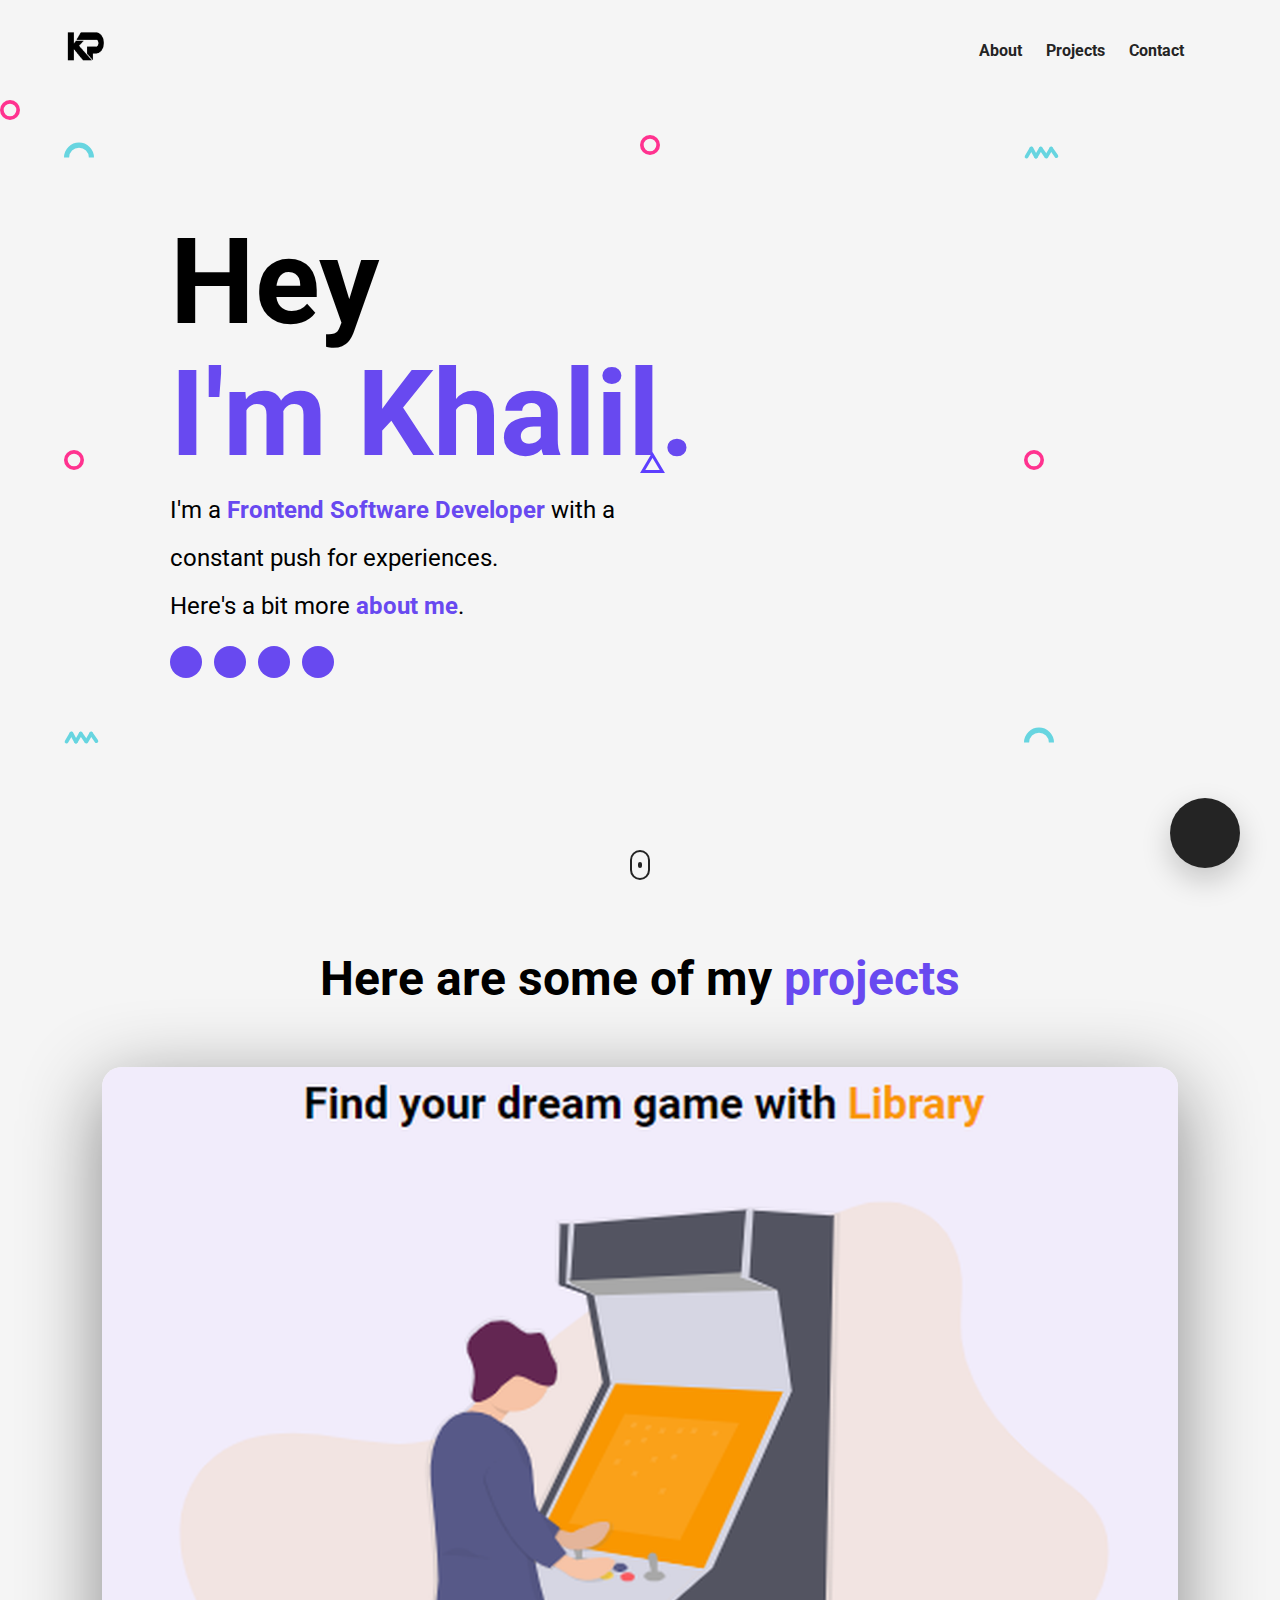
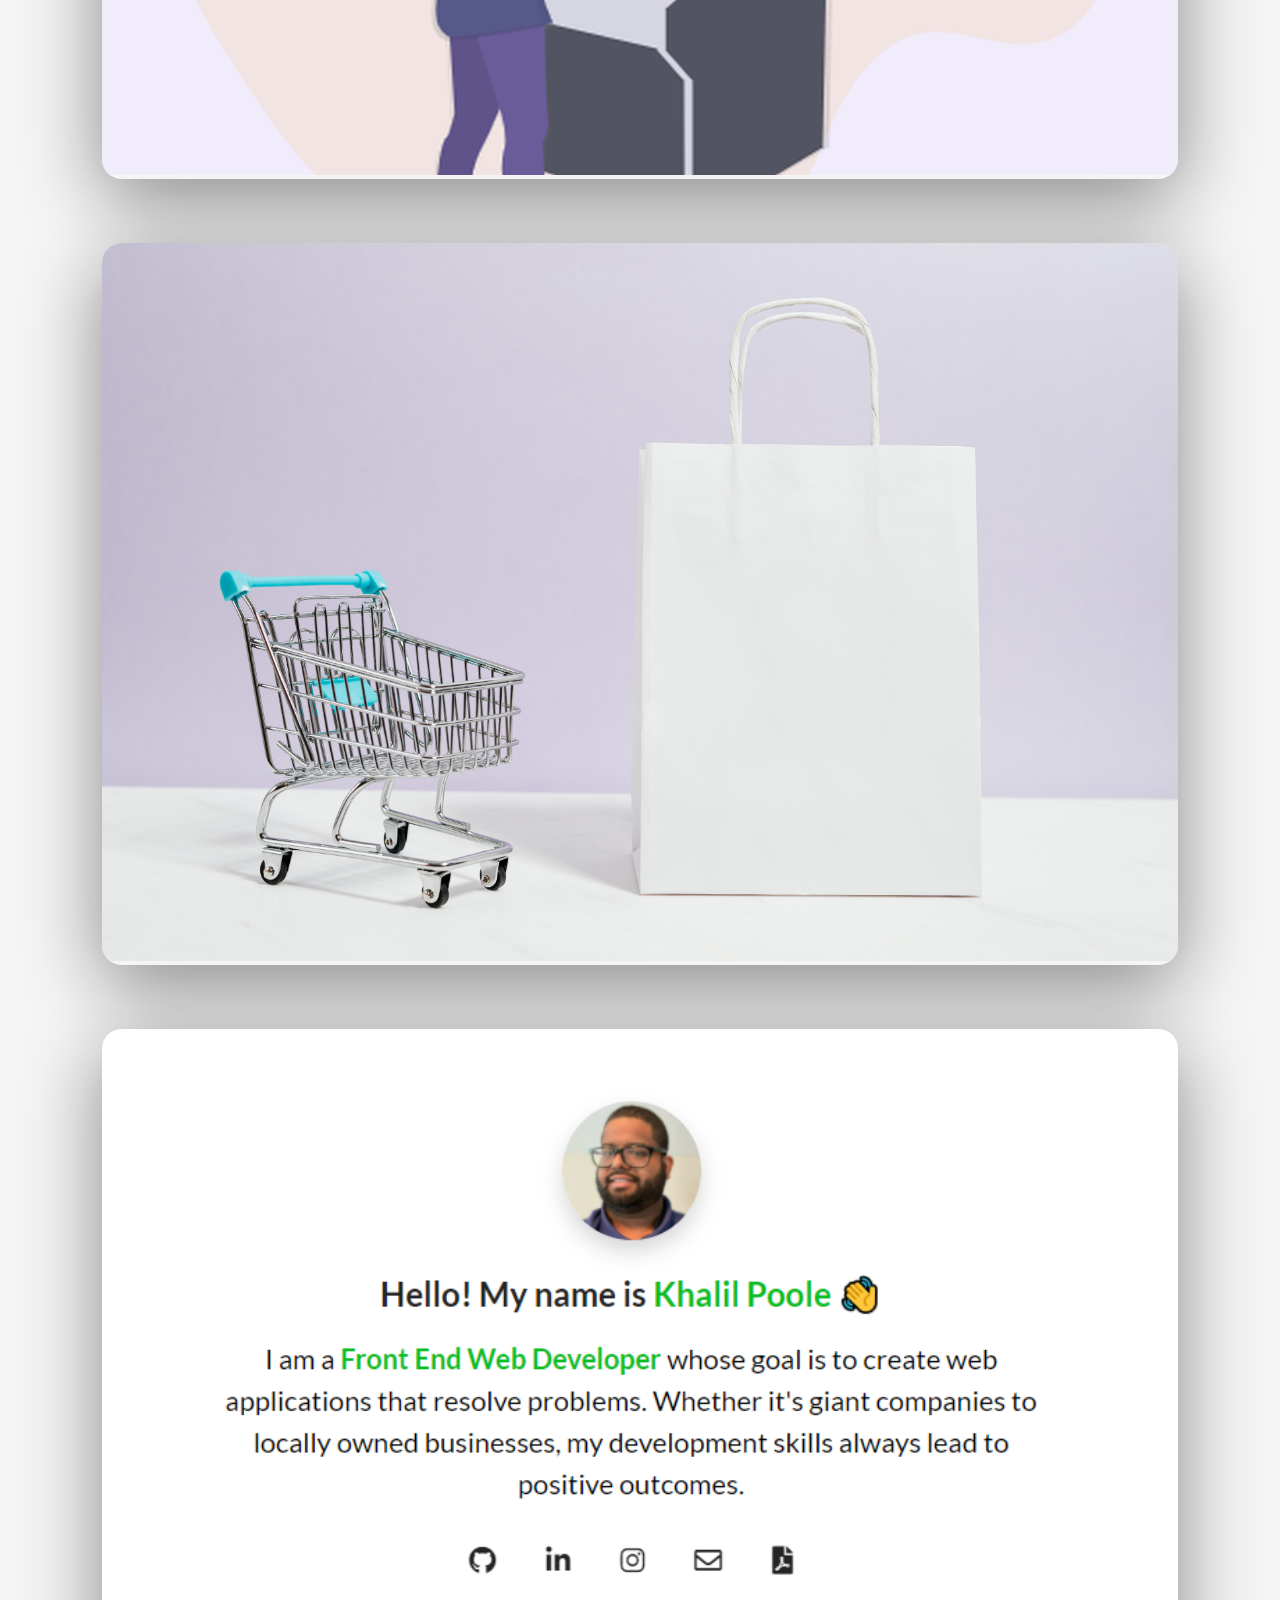
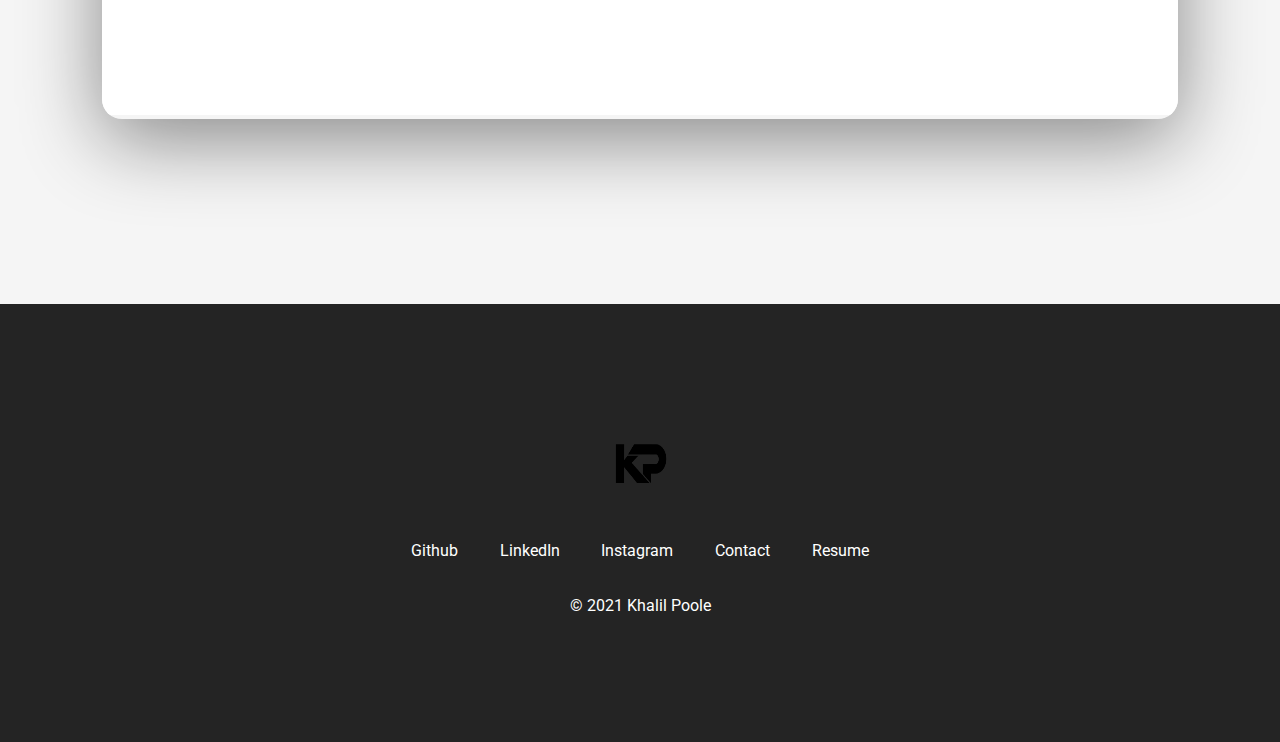
==== docs/index.html @ 57aba7e8 "Add files via upload" ====
<!DOCTYPE html>
<html lang="en">

<head>
    <meta charset="UTF-8">
    <meta http-equiv="X-UA-Compatible" content="IE=edge">
    <meta name="viewport" content="width=device-width, initial-scale=1.0">
    <link rel="stylesheet" href="styles.css">
    <script src="app.js"></script>
    <script src="https://kit.fontawesome.com/c8e4d183c2.js" crossorigin="anonymous"></script>
    <title>Khalil Poole</title>
    <script type="text/javascript" src="https://cdn.jsdelivr.net/npm/emailjs-com@3/dist/email.min.js"></script>
    <script type="text/javascript">
        (function () {
            emailjs.init("user_VnzhlwlmrXYTBYsgRkktB");
        })();
    </script>
</head>

<body>
    <section id="landing-page" onmousemove="moveBackground(event)">
        <nav>
            <figure>
                <img id="personal-logo" src="logonew.png" alt="">
            </figure>
            <ul class="nav__link--list">
                <li class="nav__link" onclick="toggleModal()">
                    <a href="#" class="
                    nav__link--anchor
                    link__hover-effect
                    link__hover-effect--black">About</a>
                </li>
                <li class="nav__link">
                    <a href="#projects" class="
                    nav__link--anchor
                    link__hover-effect
                    link__hover-effect--black">Projects</a>
                </li>
                <li class="nav__link" onclick="toggleModal()">
                    <a href="#" class="
                    nav__link--anchor
                    link__hover-effect
                    link__hover-effect--black">Contact</a>
                </li>
                <li class="nav__link click">
                    <a href="#" class="
                    nav__link--anchor
                    link__hover-effect
                    link__hover-effect--black
                    "><i class="fas fa-adjust" onclick="toggleContrast()"></i></a>
                </li>
            </ul>
        </nav>
        <header class="header">
            <div class="header__content">
                <h1 class="title">Hey</h1>
                <h1 class="title blue">I'm Khalil.</h1>
                <p class="header__para">
                    I'm a <b class="blue">Frontend Software Developer</b> with a constant push
                    for experiences.
                    <br>
                    Here's a bit more <b class="blue click" onclick="toggleModal()">about me</b>.
                </p>
                <div class="social__list">
                    <a href="https://github.com/khalil-poole" class="social__link click">
                        <i class="fab fa-github"></i>
                    </a>
                    <a href="https://www.linkedin.com/in/khalilpoole/" class="social__link click">
                        <i class="fab fa-linkedin-in"></i>
                    </a>
                    <a href="https://www.instagram.com/kp_webdev" class="social__link click">
                        <i class="fab fa-instagram"></i>
                    </a>
                    <a href="ResumeNovember2021.pdf" target="_blank" class="social__link click">
                        <i class="fas fa-file-pdf"></i>
                    </a>
                </div>
            </div>
        </header>
        <a href="#">
            <button class="mail__btn click" onclick="toggleModal()">
                <i class=" fas fa-envelope"></i>
            </button>
        </a>
        <a href="#projects" class="scroll">
            <div class="scroll__icon click"></div>
        </a>
        <div class="modal">
            <div class="modal__half modal__about">
                <h3 class="modal__title">Here's a bit about me</h3>
                <h4 class="modal__sub--title modal__sub--title--about">Frontend Software Developer</h4>
                <p class="modal__para">
                    I'm a 28 year-old <b class="blue">front end web developer</b> with a strong passion for delivering
                    great <b class="blue">user
                        experiences.</b>
                    <br>
                    I currently solve extremely difficult engineering problems and learn new challenges from others
                    consisting of some of the most <b class="blue">talented</b> and <b class="blue">experienced</b>
                    software developers every day.
                </p>
                <div class="modal__languages">
                    <figure class="modal__language">
                        <img class="modal__language--img"
                            src="https://upload.wikimedia.org/wikipedia/commons/thumb/3/38/HTML5_Badge.svg/240px-HTML5_Badge.svg.png"
                            alt="">
                        <span class="language__name">HTML</span>
                    </figure>
                    <figure class="modal__language">
                        <img class="modal__language--img"
                            src="https://cdn.iconscout.com/icon/free/png-256/css-131-722685.png" alt="">
                        <span class="language__name">CSS</span>
                    </figure>
                    <figure class="modal__language">
                        <img class="modal__language--img"
                            src="https://cdn.iconscout.com/icon/free/png-256/javascript-1-225993.png" alt="">
                        <span class="language__name">JavaScript</span>
                    </figure>
                    <figure class="modal__language">
                        <img class="modal__language--img"
                            src="https://cdn.iconscout.com/icon/free/png-256/react-3-1175109.png" alt="">
                        <span class="language__name">React</span>
                    </figure>
                </div>
            </div>
            <div class="modal__half modal__contact">
                <i class="fas fa-times modal__exit click" onclick="toggleModal()"></i>
                <h3 class="modal__title modal__title--contact">
                    Let's have a chat!
                </h3>
                <h4 class="modal__sub--title modal__sub-title--contact">
                    I love to hear from you about amazing opportunities.
                </h4>
                <form id="contact__form" onsubmit="contact(event)">
                    <div class="form__item">
                        <label class="form__item--label">Name</label>
                        <input type="text" class="input" name="user_name" required></input>
                    </div>
                    <div class="form__item">
                        <label class="form__item--label">Email</label>
                        <input type="email" class="input" name="user_email" required></input>
                    </div>
                    <div class="form__item">
                        <label class="form__item--label">Message</label>
                        <textarea type="text" class="input" name="message" required></textarea>
                    </div>
                    <button id="contact__submit" class="form__submit">
                        Send !
                    </button>
                </form>
                <div class="modal__overlay modal__overlay--loading">
                    <i class="fas fa-spinner"></i>
                </div>
                <div class="modal__overlay modal__overlay--success">
                    Thanks for the message! Looking forward to speaking to you soon.
                </div>
            </div>
        </div>
        <img src="semi circle.svg" class="shape shape--0">
        <img src="circle.svg" class="shape shape--1">
        <img src="squiggly.svg" class="shape shape--2">
        <img src="circle.svg" class="shape shape--3">
        <img src="triangle.svg" class="shape shape--4">
        <img src="circle.svg" class="shape shape--5">
        <img src="squiggly.svg" class="shape shape--6">
        <img src="circle.svg" class="shape shape-7">
        <img src="semi circle.svg" class="shape shape--8">
    </section>
    <section id="projects">
        <div class="container">
            <div class="row">
                <h1 class="section__title">
                    Here are some of my <span class="blue">projects</span>
                </h1>
                <ul class="project__list">
                    <li class="project">
                        <div class="project__wrapper">
                            <img src="ProjectScreen3.png" class="project__img" alt="">
                            <div class="project__wrapper--bg"></div>
                            <div class="project__description">
                                <h3 class="project__description--title">
                                    E-Commerce
                                </h3>
                                <h4 class="project__description--sub-title">
                                    HTML, CSS, JavaScript
                                </h4>
                                <p class="project__description--para">
                                    Lorem ipsum dolor sit, amet consectetur adipisicing elit. Eligendi nostrum molestias
                                    saepe quis omnis laborum sed ipsam ut, id iusto, quos pariatur. Inventore numquam
                                    nisi odio ipsam explicabo velit quam?
                                </p>
                                <div class="project__description--links">
                                    <a href="https://github.com/khalil-poole/e-commerce"
                                        class="project__description--link">
                                        <i class="fab fa-github"></i>
                                    </a>
                                    <a href="https://khalil-poole.github.io/e-commerce/"
                                        class="project__description--link">
                                        <i class="fas fa-link"></i>
                                    </a>
                                </div>
                            </div>
                        </div>
                        <div class="project__wrapper">
                            <img src="pexels3.jpg" class="project__img" alt="">
                            <div class="project__wrapper--bg"></div>
                            <div class="project__description">
                                <h3 class="project__description--title">
                                    Email Marketing
                                </h3>
                                <h4 class="project__description--sub-title">
                                    HTML, CSS
                                </h4>
                                <p class="project__description--para">
                                    Lorem ipsum dolor sit, amet consectetur adipisicing elit. Eligendi nostrum molestias
                                    saepe quis omnis laborum sed ipsam ut, id iusto, quos pariatur. Inventore numquam
                                    nisi odio ipsam explicabo velit quam?
                                </p>
                                <div class="project__description--links">
                                    <a href="https://github.com/khalil-poole/html-email-august-2021"
                                        class="project__description--link">
                                        <i class="fab fa-github"></i>
                                    </a>
                                    <a href="https://khalil-poole.github.io/html-email-august-2021/"
                                        class="project__description--link">
                                        <i class="fas fa-link"></i>
                                    </a>
                                </div>
                            </div>
                        </div>
                        <div class="project__wrapper">
                            <img src="EarlyPortfolio.png" class="project__img" alt="">
                            <div class="project__wrapper--bg"></div>
                            <div class="project__description">
                                <h3 class="project__description--title">
                                    My First Portfolio
                                </h3>
                                <h4 class="project__description--sub-title">
                                    HTML, CSS
                                </h4>
                                <p class="project__description--para">
                                    This was early on in my coding journey. I decided to use this to showcase how far I
                                    have come
                                    and my drive to further expand on my experiences going from this point.
                                </p>
                                <div class="project__description--links">
                                    <a href="https://github.com/khalil-poole/portfolio-first"
                                        class="project__description--link">
                                        <i class="fab fa-github"></i>
                                    </a>
                                    <a href="https://khalil-poole.github.io/portfolio-first/"
                                        class="project__description--link">
                                        <i class="fas fa-link"></i>
                                    </a>
                                </div>
                            </div>
                        </div>
                    </li>
                </ul>
            </div>
        </div>
    </section>
    <footer>
        <div class="container">
            <div class="row footer__row">


                <figure>
                    <img src="logonew.png" class="footer__logo--img" alt="">
                </figure>
                <div class="footer__social--list">
                    <a href="https://github.com/khalil-poole" target="_blank" class="
                            footer__social--link
                            link__hover-effect
                            link__hover-effect--white
                            ">
                        Github
                    </a>

                    <a href="https://www.linkedin.com/in/khalilpoole/" target="_blank" class="
                            footer__social--link
                            link__hover-effect
                            link__hover-effect--white
                            ">
                        LinkedIn
                    </a>

                    <a href="https://www.instagram.com/kp_webdev" target="_blank" class="
                    footer__social--link
                    link__hover-effect
                    link__hover-effect--white
                    ">
                        Instagram
                    </a>

                    <a href="#" onclick="toggleModal()" class="
                            footer__social--link
                            link__hover-effect
                            link__hover-effect--white
                            ">
                        Contact
                    </a>

                    <a href="ResumeNovember2021.pdf" target="_blank" class="
                            footer__social--link
                            link__hover-effect
                            link__hover-effect--white
                            ">
                        Resume
                    </a>

                </div>
                <div class="footer__copyright">© 2021 Khalil Poole</div>
            </div>
    </footer>
</body>

</html>
---- docs/styles.css ----
@import url('https://fonts.googleapis.com/css2?family=Roboto:wght@100;300;400;500;700;900&display=swap');

* {
    margin: 0;
    padding: 0;
    box-sizing: border-box;
    font-family: 'Roboto', sans-serif;
}

html {
    scroll-behavior: smooth;
}

li {
    list-style-type: none;
}


p {
    line-height: 1.5;
    font-size: 16px;
}

a {
    text-decoration: none;
}

button {
    cursor: pointer;
}

section {
    background-color: rgb(245, 245, 245);
    transition: all 300ms ease;
}

input, textarea {
    width: 100%;
    background-color: #242424;
    color: #fff;
    outline: none;
    border: 3px solid #c0c4cc;
    border-top: none;
    border-left: none;
    border-right: none;
    height: 40px;
    transition: all 300ms ease;
}

input:hover,
textarea:hover {
    border-color: #dcdfe6;
}

input:focus,
textarea:focus {
    border-color: #6849f0;
}

textarea {
    resize: vertical;
    height: 100px;
    margin-top: 8px;
}

label {
    font-size: 14px;
    font-weight: bold;
}





.container {
    padding: 50px 0;
    width: 100%;
}

.row {
    width: 100%;
    max-width: 1100px;
    margin: 0 auto;
    padding: 0 12px;
}

.header {
    /*Centering to the page*/ 
    position: absolute;
    top: 50%;
    left: 50%;
    transform: translate(-50%, -50%);
    /*-----------------*/
    width: 100%;
    max-width: 1000px;
    padding: 0 30px;
}

.header__para {
    font-size: 24px;
    line-height: 2;
    max-width: 500px;
}

.social__list {
    margin-top: 16px;
    display: flex;
}

.social__link {
    background-color: #6849f0;
    color: #fff;
    padding: 6px;
    width: 32px;
    height: 32px;
    font-size: 14px;
    margin-right: 12px;
    display: flex;
    justify-content: center;
    align-items: center;
    border-radius: 50%;
}

.click {
    cursor: pointer;
    transition: all 300ms ease;
}

.click:hover {
    transform: scale(1.1);
}

.click:active {
    transform: scale(0.8);
}

.title {
    font-size: 120px;
    margin-bottom: 12px;
    text-align: left;
    line-height: 1;
}


.blue {
    color: #6849f0 !important;
}

.link__hover-effect {
    position: relative;
}

.link__hover-effect:after {
    content: "";
    position: absolute;
    bottom: -3px;
    height: 3px;
    width: 0;
    left: 0;;
    transition: all 300ms ease;
}

.link__hover-effect--white:after {
    background-color: #fff;
}

.link__hover-effect--black:after {
    background-color: #242424;
}

.link__hover-effect:hover:after {
    left: 0;
    width: 100%;
}

nav, 
.scroll, 
.header {
    opacity: 1;
    visibility: visible;
    transition: all 600ms 800ms;
}

.modal--open nav, 
.modal--open .scroll, 
.modal--open .header {
    opacity: 0;
    visibility: hidden;
    transition: all 400ms;
}


/*DARK MODE*/
.dark-theme .title,
.dark-theme .section__title,
.dark-theme .section__sub-title,
.dark-theme .nav__link--anchor,
.dark-theme .fa-adjust,
.dark-theme .header__para
{
    color: #fff;
}

.dark-theme section {
    background-color: #242424;
}

.dark-theme #personal-logo,
.dark-theme .footer__logo--img {
    filter: invert();
}

.dark-theme .scroll__icon {
    border-color: #fff;
}

.dark-theme .scroll__icon:after
.dark-theme .link__hover-effect--black:after {
    background-color: #fff;
}


.dark-theme .mail__btn {
    background-color: #fff;
    color: #242424;
}


/*=============================================================================*/


/*LANDING PAGE*/

#landing-page {
    min-height: 100vh; /*Skips the next section*/

}

.mail__btn {
    width: 70px;
    height: 70px;
    font-size: 32px;
    border-radius: 50%;
    border: none;
    background-color: #242424;
    color: #fff;
    position: absolute;
    bottom: 32px;
    right: 40px;
    position: fixed;
    z-index: 100;
    box-shadow: 0 12px 30px 0 rgb(0, 0, 0, 0.2);
}

.scroll {
    position: absolute;
    bottom: 20px;
    left: 50%;
    transform: translateX(-50%);
}

.scroll__icon {
    width: 20px;
    height: 30px;
    border: 2px solid #242424;
    border-radius: 24px;
    display: flex;
    align-items: center;
    justify-content: center;
}

.scroll__icon:after {
    content: "";
    width: 4px;
    height: 6px;
    background-color: #242424;
    border-radius: 2px;
    animation: scroll 1000ms infinite alternate-reverse;
}

@keyframes scroll {
    0% {
        transform: translateY(3px);
    }

    100% {
        transform: translateY(-3px);
    }
}


/*=============================================================================*/



/*NAVIGATION*/

nav {
    display: flex;
    justify-content: space-between;
    align-items: center;
    width: 100%;
    max-width: 1200px;
    margin: 0 auto;
    height: 100px;
    padding: 0 20px;
}

.nav__link--list {
   display: flex;
}

.nav__link {
    margin: 0 12px;
}

.nav__link--anchor {
    text-decoration: none;
    font-size: 16px;
    color: #242424;
    font-weight: 700;
}

#personal-logo {
    width: 50px;
    height: 50px;
}

.fa-adjust {
    font-size: 20px;
}

/*=============================================================================*/


/*MODAL*/


.modal {
    position: absolute;
    top: 50%;
    left: 50%;
    transform: translate(-50%, -50%);
    width: 90%;
    max-width: 1100px;
    height: 700px;
    border-radius: 20px;
    overflow: hidden;
    display: flex;
    visibility: hidden;
    z-index: -1;
    transition:  visibility 1s, z-index 1s, box-shadow 0.5s ease;
}

.modal--open .modal {
    z-index: 60;
    box-shadow: 0 20px 80px 0 rgb(0, 0, 0, 0.55);
    visibility: visible;
}

.modal__half {
    width: 50%;
    padding: 40px 72px;
    display: flex;
    flex-direction: column;
    justify-content: center;
    position: relative;
    transition: all 300ms ease-in;
}



.modal--open .modal__about,
.modal--open .modal__contact {
    transform: translateX(0%);
}

.modal__about {
    background-color: rgb(245, 245, 245);
    transform: translateX(-110%);
}

.modal__contact {
    background-color: #242424;
    color: #fff;
    transform: translateX(110%);
}

.modal__languages {
    display: flex;
    flex-wrap: wrap;
}

.modal__language {
    width: 25%;
    padding: 16px;
    position: relative;
    display: flex;
    flex-direction: column;
    align-items: center;
    transition: all 300ms ease;
}

.modal__language:hover .language__name {
    transform: scale(1);
}

.modal__language:hover {
    filter: brightness(80%);
    transform: scale(0.9);
}

.language__name {
    position: absolute;
    bottom: -10px;
    transform: scale(0);
    transition: all 300ms ease;
}

.modal__language--img {
    width: 100%;
}

.modal__title {
    font-size: 26px;
}

.modal__sub--title {
    margin: 12px 0 24px 0;
    font-size: 14px;
}

.modal__para {
    margin-bottom: 12px;
    line-height: 1.75;
}

.form__item {
    margin-bottom: 20px;
}

.form__submit {
    background-color: #6849f0;
    border: 2px solid #6849f0;
    color: #fff;
    font-weight: 700;
    width: 100%;
    max-width: 240px;
    padding: 12px 24px;
    font-size: 20px;
    transition: all 300ms ease;
}

.form__submit:hover {
    border-color: #fff;
    background-color: transparent;
}

.form__submit:active {
    border-color: #6849f0;
    color: #6849f0;
}

.modal__overlay {
    position: absolute;
    top: 0;
    left: 0;
    width: 100%;
    height: 100%;
    display: flex;
    align-items: center;
    justify-content: center;
    z-index: -1;
    display: none;
}

.modal__overlay--loading {
    background-color: #242424;
    font-size: 80px;
    
}



.modal__overlay--success {
   background-color: #4bb543;
   font-size: 40px;
   font-weight: 700;
   text-align: center;
   padding: 28px;
}

.modal__overlay--visible {
    z-index: 1;
    display: flex;
}

.fa-spinner {
    animation: spinner 750ms infinite linear;
}

@keyframes spinner {
    0% {
        transform: rotate(0);
    }

    100% {
        transform: rotate(360deg);
    }
}

.modal__exit {
    position: absolute;
    top: 30px;
    right: 40px;
    color: #fff;
    font-size: 36px;
    z-index: 100;
}

/*=============================================================================*/



/*PROJECTS*/

.section__title {
    text-align: center;
    font-size: 48px;
    margin-bottom: 60px;
}

.project {
    margin-bottom: 135px;
}

.project__img {
    width: 100%;
    transition: all 600ms ease;
}

.project__wrapper {
    position: relative;
    border-radius: 20px;
    box-shadow: 0 20px 80px 0 rgb(0, 0, 0, 0.45);
    overflow: hidden;
}

.project__wrapper:hover .project__description {
    opacity: 1;
    transform: translateY(-50%);
}

.project__wrapper:hover .project__img {
    transform: scale(1.07);
    filter: blur(5px);
}

.project__description {
    position: absolute;
    top: 50%;
    left: 90px;
    transform: translateY(100%);
    opacity: 0;
    transition: opacity 300ms, transform 450ms ease;
    color: #fff;
    max-width: 550px;
}

.project__wrapper:hover .project__wrapper-bg {
    opacity: 0.7;
    visibility: visible;
}

.project__wrapper--bg {
    position: absolute;
    top: 0;
    left: 0;
    width: 100%;
    height: 100%;
    background-color: #1c1d25;
    opacity: 0;
    transition: all 450ms ease;
    visibility: hidden;
}

.project__description--title {
    font-size: 40px;
}

.project__description--sub-title {
    margin-top: 8px;
}

.project__description--link {
    color: #fff;
    font-size: 20px;
    margin-right: 16px;
}

.project__description--para {
    margin: 16px 0;
}

.project__img {
    width: 100%;
    transition: all 600ms ease;
}

.project__wrapper {
    position: relative;
    border-radius: 20px;
    box-shadow: 0 20px 80px 0 rgb(0, 0, 0, 0.45);
    overflow: hidden;
    margin-bottom: 64px;
}

.project__wrapper:hover .project__description {
    opacity: 1;
    transform: translateY(-50%);
}

.project__wrapper:hover .project__img {
    transform: scale(1.07);
    filter: blur(5px);
}

.project__description {
    position: absolute;
    top: 50%;
    left: 90px;
    transform: translateY(100%);
    opacity: 0;
    transition: opacity 300ms, transform 450ms ease;
    color: #fff;
    max-width: 550px;
}

.project__wrapper:hover .project__wrapper--bg {
    opacity: 0.7;
    visibility: visible;
}

.project__wrapper-bg {
    position: absolute;
    top: 0;
    left: 0;
    width: 100%;
    height: 100%;
    background-color: #1c1d25;
    opacity: 0;
    transition: all 450ms ease;
    visibility: hidden;
}

.project__description--title {
    font-size: 40px;
}

.project__description--sub-title {
    margin-top: 8px;
}

.project__description--link {
    color: #fff;
    font-size: 20px;
    margin-right: 16px;
}

.project__description--para {
    margin: 16px 0;
}

/*=============================================================================*/




/*FOOTER*/

footer {
    position: relative;
    background-color: #242424;
    display: flex;
    padding: 6% 0;
}


.footer__row {
    display: flex;
    flex-direction: column;
    align-items: center;
}

.footer__logo--img {
    width: 70px;
    height: 70px;
}

.footer__social--list {
    width: 100%;
    max-width: 500px;
    display: flex;
    justify-content: space-around;
    margin: 36px 0;
}

.footer__social--link,
.footer__copyright {
    color: #fff;
}


/*=============================================================================*/


/*SHAPES

first row
height = 15vh;

second row
height = 50vh;

third row
height = 80vh;

first column
width = 5vw;

second column
width = 50vw;

third column
width = 80vw;

*/

.shape {
    position: fixed;

}

.shape--0 {
    top: 15vh;
    left: 5vw;
}

.shape--1 {
    top: 15vh;
    left: 50vw;
}

.shape--2 {
    top: 15vh;
    left: 80vw;
}

.shape--3 {
    top: 50vh;
    left: 5vw;
}

.shape--4 {
    top: 50vh;
    left: 50vw;
}

.shape--5 {
    top: 50vh;
    left: 80vw;
}

.shape--6 {
    top: 80vh;
    left: 5vw;
}

.shape--7 {
    top: 80vh;
    left: 50vw;
}

.shape--8 {
    top: 80vh;
    left: 80vw;
}



/*RESPONSIVE*/ 

/*Small phones, tables, large smart phones*/

@media (max-width: 768px) {
    .title {
        font-size: 80px;
    }
    .header__para {
        font-size: 20px;
    }
    .modal {
        top: 0;
        left: 0;
        height: auto;
        transform: none;
        width: 100%;
        flex-direction: column-reverse;
        border-radius: 0;
    }
    .modal__half {
        width: 100%;
    }
}

/*Smaller Phones*/

@media (max-width: 480px) {
    .title {
        font-size: 52px;
    }
    .header__para {
        font-size: 18px;
    }
    .nav__link:first-child {
        display: none;
    }
    .project__description--para {
        display: none;
    }
    .project__description {
        left: 0;
        padding: 0;
        width: 100%;
        text-align: center;
    }
    .project__description--sub-title {
        margin-bottom: 8px;
    }
    .modal__half {
        padding: 40px;
    }
}
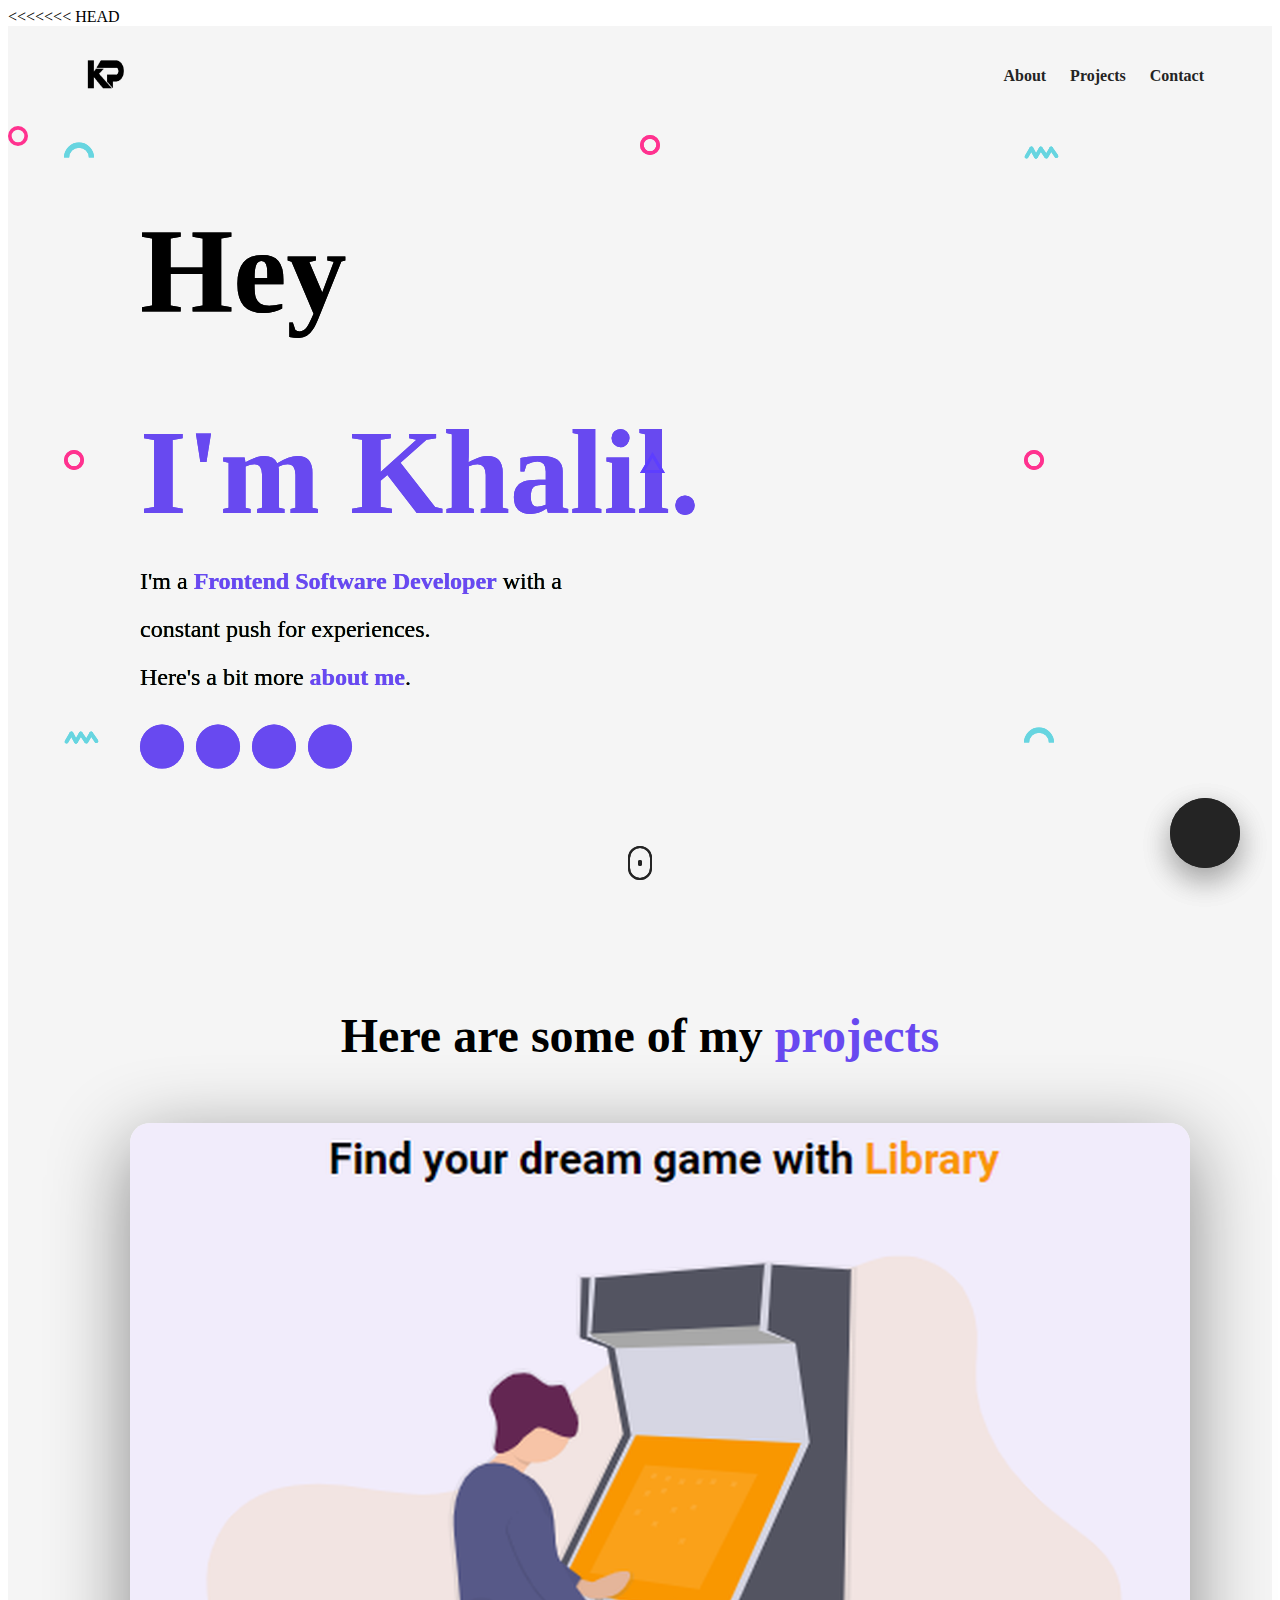
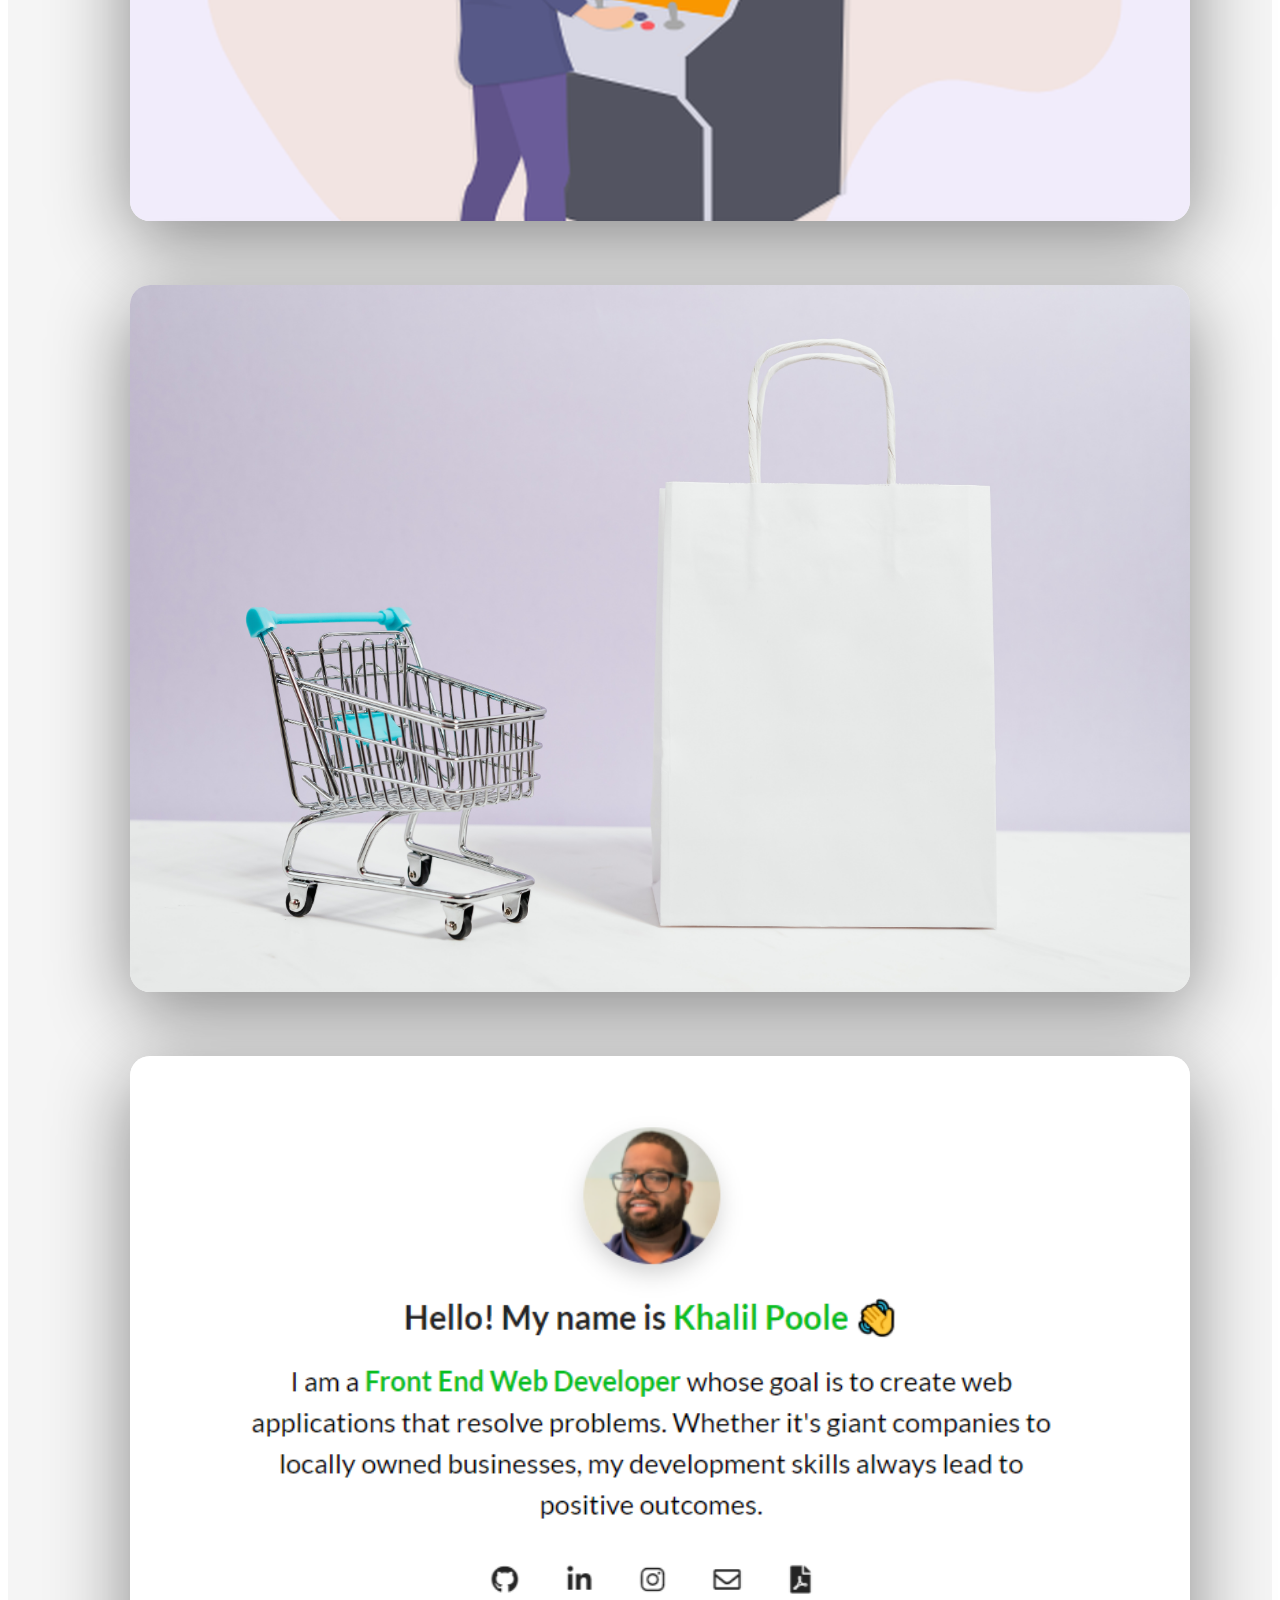
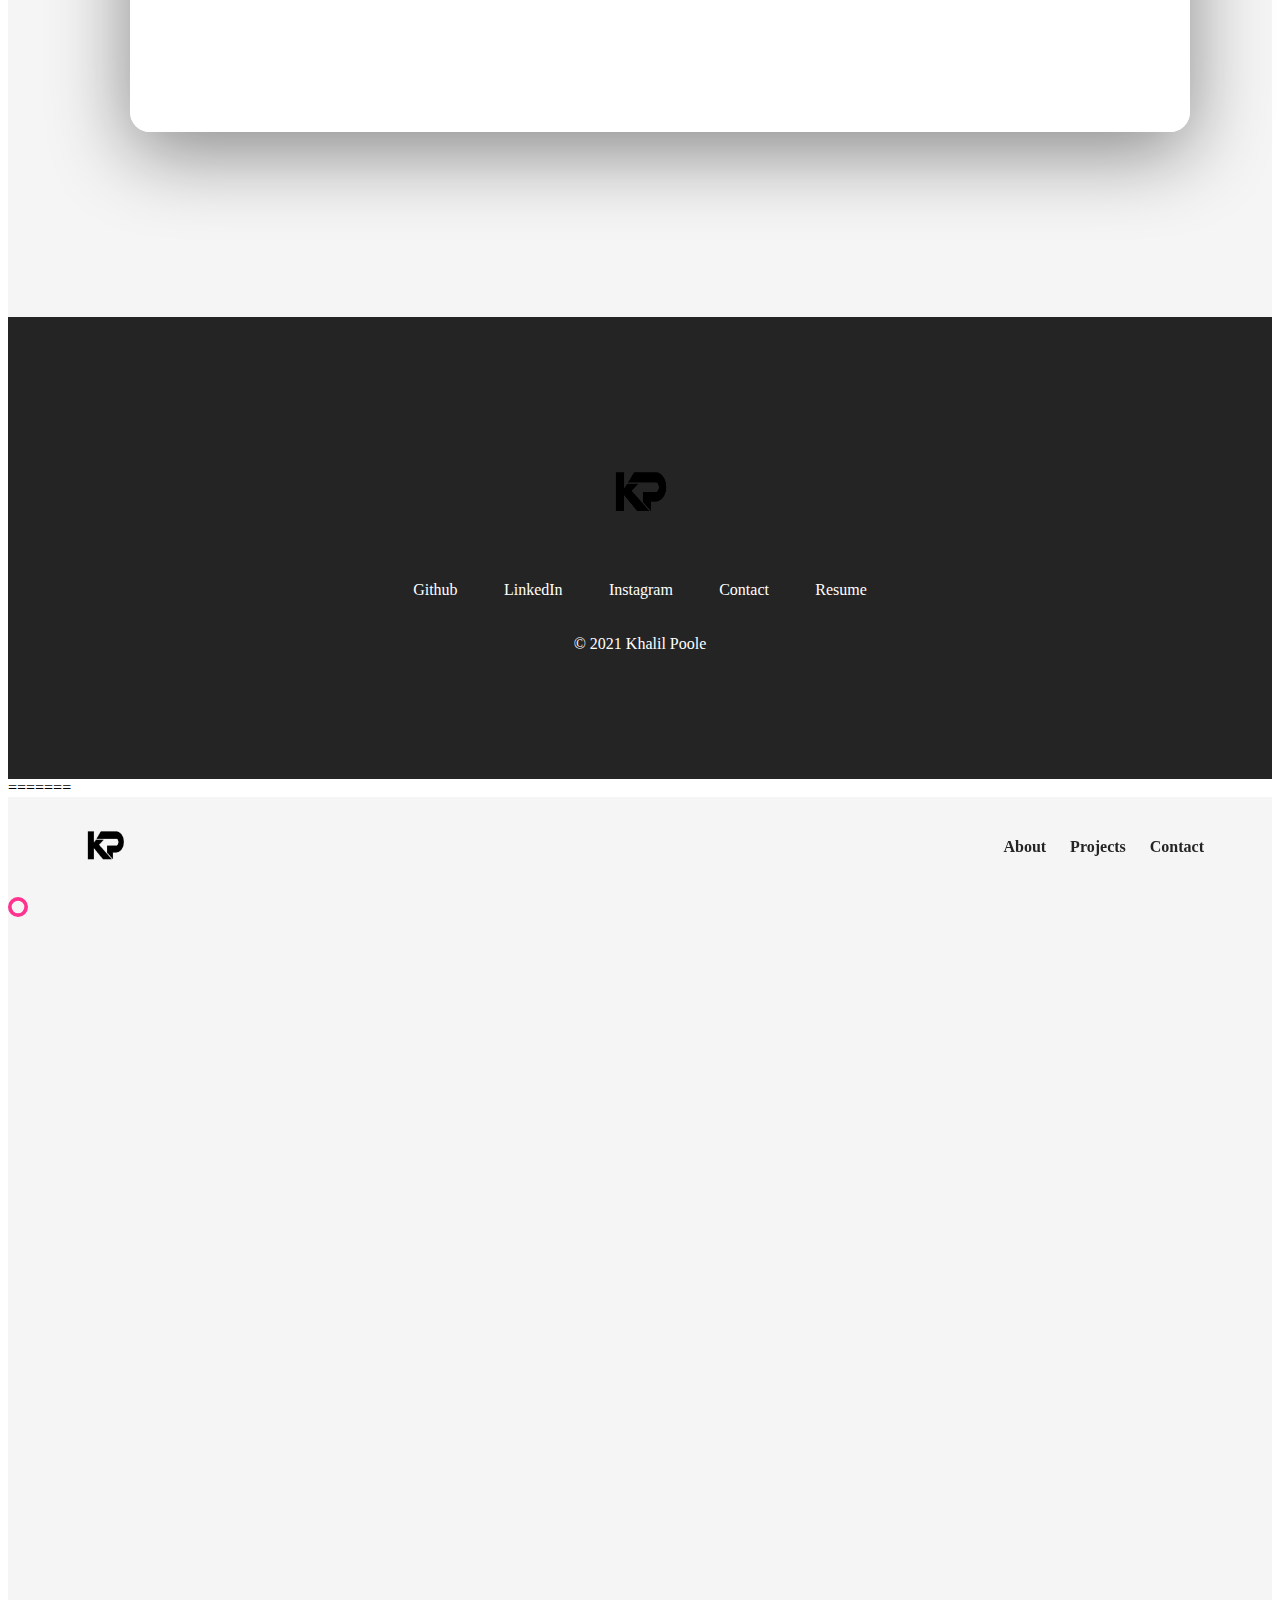
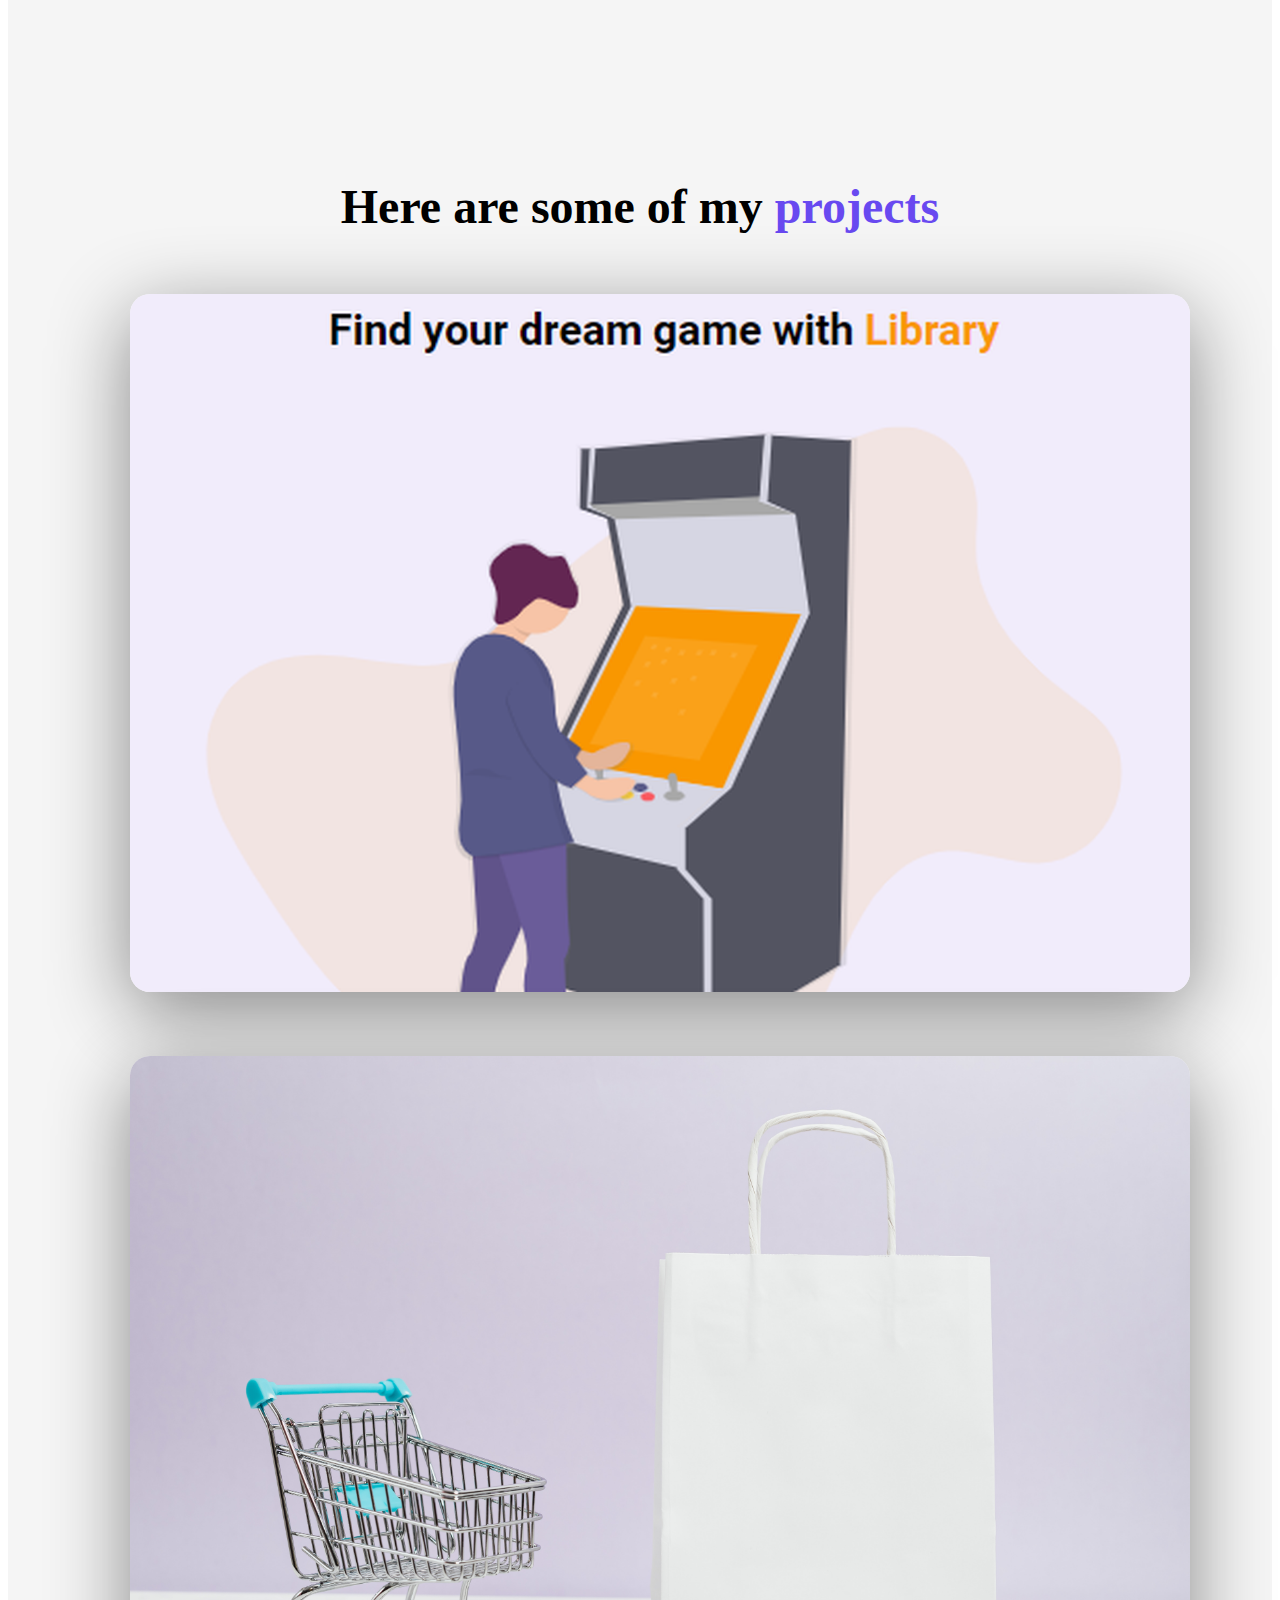
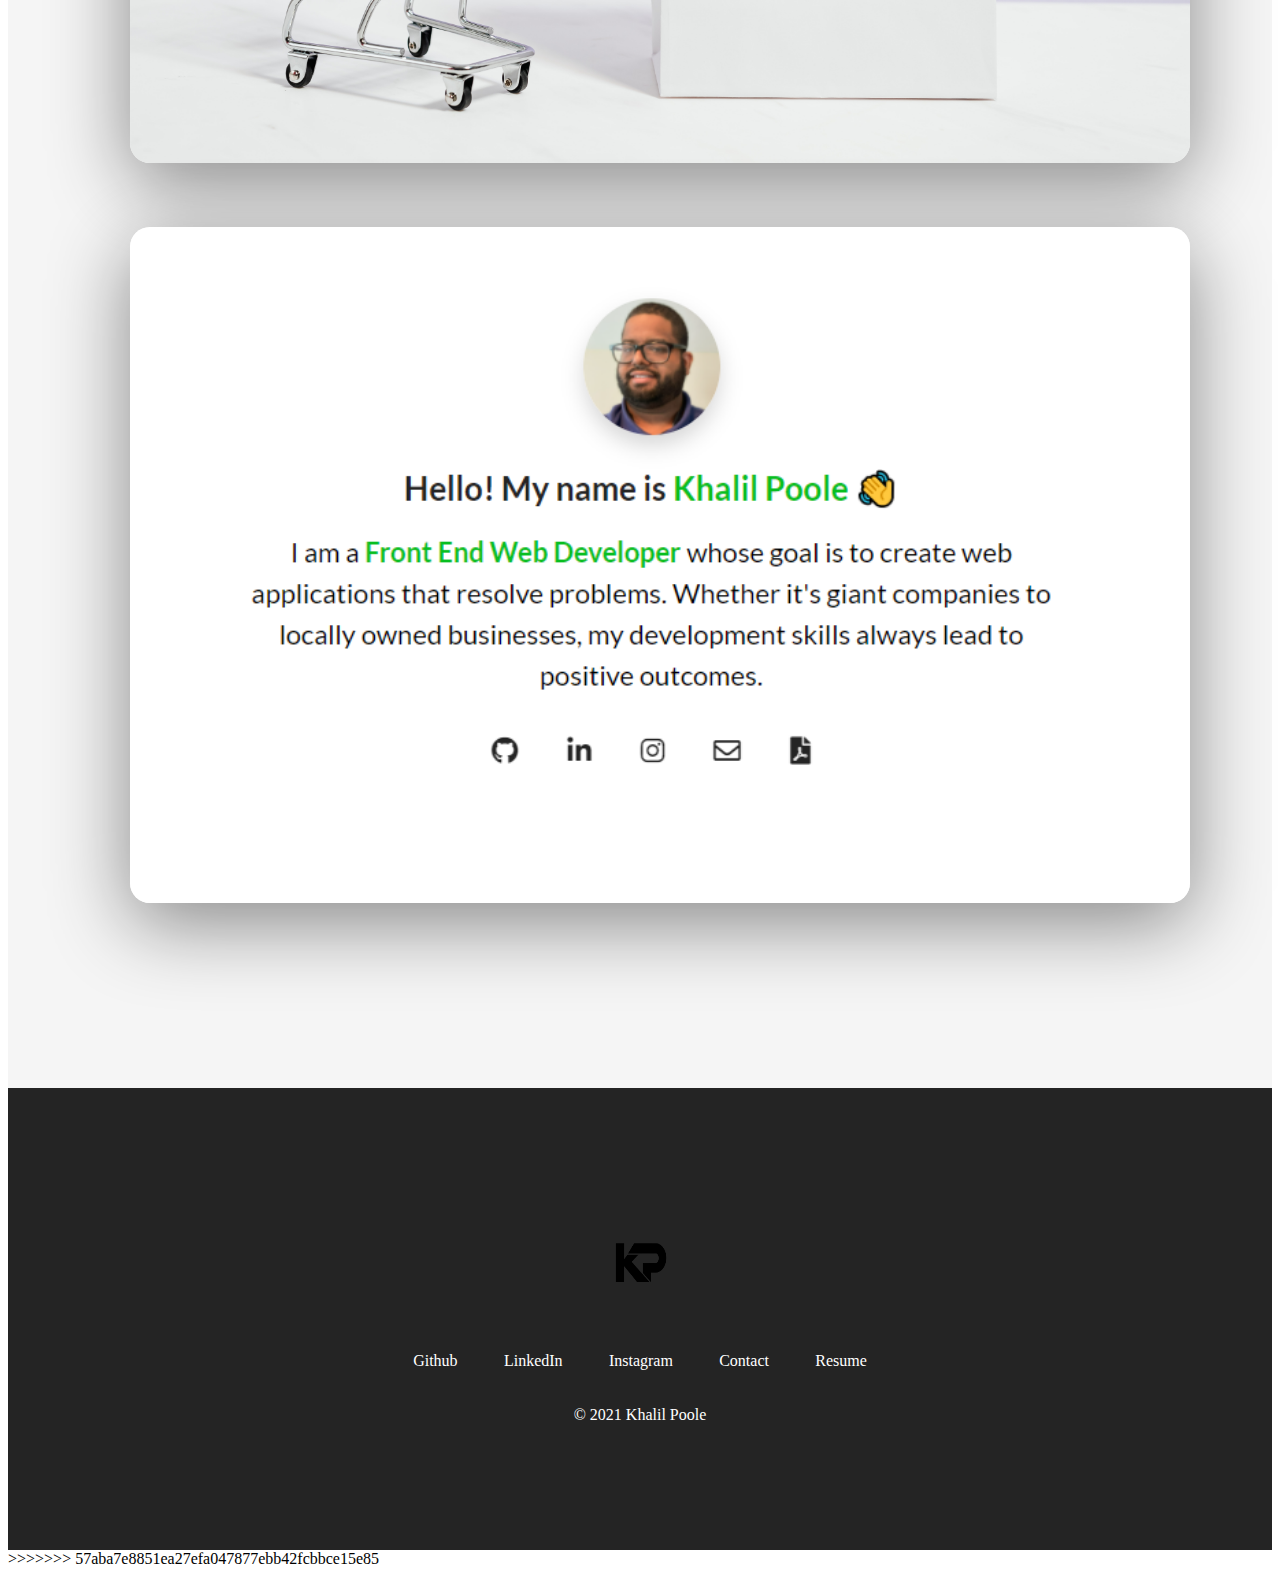
==== commit 1952f735: "deleted old resume" ====
--- a/docs/index.html
+++ b/docs/index.html
@@ -1,317 +1,636 @@
-<!DOCTYPE html>
-<html lang="en">
-
-<head>
-    <meta charset="UTF-8">
-    <meta http-equiv="X-UA-Compatible" content="IE=edge">
-    <meta name="viewport" content="width=device-width, initial-scale=1.0">
-    <link rel="stylesheet" href="styles.css">
-    <script src="app.js"></script>
-    <script src="https://kit.fontawesome.com/c8e4d183c2.js" crossorigin="anonymous"></script>
-    <title>Khalil Poole</title>
-    <script type="text/javascript" src="https://cdn.jsdelivr.net/npm/emailjs-com@3/dist/email.min.js"></script>
-    <script type="text/javascript">
-        (function () {
-            emailjs.init("user_VnzhlwlmrXYTBYsgRkktB");
-        })();
-    </script>
-</head>
-
-<body>
-    <section id="landing-page" onmousemove="moveBackground(event)">
-        <nav>
-            <figure>
-                <img id="personal-logo" src="logonew.png" alt="">
-            </figure>
-            <ul class="nav__link--list">
-                <li class="nav__link" onclick="toggleModal()">
-                    <a href="#" class="
-                    nav__link--anchor
-                    link__hover-effect
-                    link__hover-effect--black">About</a>
-                </li>
-                <li class="nav__link">
-                    <a href="#projects" class="
-                    nav__link--anchor
-                    link__hover-effect
-                    link__hover-effect--black">Projects</a>
-                </li>
-                <li class="nav__link" onclick="toggleModal()">
-                    <a href="#" class="
-                    nav__link--anchor
-                    link__hover-effect
-                    link__hover-effect--black">Contact</a>
-                </li>
-                <li class="nav__link click">
-                    <a href="#" class="
-                    nav__link--anchor
-                    link__hover-effect
-                    link__hover-effect--black
-                    "><i class="fas fa-adjust" onclick="toggleContrast()"></i></a>
-                </li>
-            </ul>
-        </nav>
-        <header class="header">
-            <div class="header__content">
-                <h1 class="title">Hey</h1>
-                <h1 class="title blue">I'm Khalil.</h1>
-                <p class="header__para">
-                    I'm a <b class="blue">Frontend Software Developer</b> with a constant push
-                    for experiences.
-                    <br>
-                    Here's a bit more <b class="blue click" onclick="toggleModal()">about me</b>.
-                </p>
-                <div class="social__list">
-                    <a href="https://github.com/khalil-poole" class="social__link click">
-                        <i class="fab fa-github"></i>
-                    </a>
-                    <a href="https://www.linkedin.com/in/khalilpoole/" class="social__link click">
-                        <i class="fab fa-linkedin-in"></i>
-                    </a>
-                    <a href="https://www.instagram.com/kp_webdev" class="social__link click">
-                        <i class="fab fa-instagram"></i>
-                    </a>
-                    <a href="ResumeNovember2021.pdf" target="_blank" class="social__link click">
-                        <i class="fas fa-file-pdf"></i>
-                    </a>
-                </div>
-            </div>
-        </header>
-        <a href="#">
-            <button class="mail__btn click" onclick="toggleModal()">
-                <i class=" fas fa-envelope"></i>
-            </button>
-        </a>
-        <a href="#projects" class="scroll">
-            <div class="scroll__icon click"></div>
-        </a>
-        <div class="modal">
-            <div class="modal__half modal__about">
-                <h3 class="modal__title">Here's a bit about me</h3>
-                <h4 class="modal__sub--title modal__sub--title--about">Frontend Software Developer</h4>
-                <p class="modal__para">
-                    I'm a 28 year-old <b class="blue">front end web developer</b> with a strong passion for delivering
-                    great <b class="blue">user
-                        experiences.</b>
-                    <br>
-                    I currently solve extremely difficult engineering problems and learn new challenges from others
-                    consisting of some of the most <b class="blue">talented</b> and <b class="blue">experienced</b>
-                    software developers every day.
-                </p>
-                <div class="modal__languages">
-                    <figure class="modal__language">
-                        <img class="modal__language--img"
-                            src="https://upload.wikimedia.org/wikipedia/commons/thumb/3/38/HTML5_Badge.svg/240px-HTML5_Badge.svg.png"
-                            alt="">
-                        <span class="language__name">HTML</span>
-                    </figure>
-                    <figure class="modal__language">
-                        <img class="modal__language--img"
-                            src="https://cdn.iconscout.com/icon/free/png-256/css-131-722685.png" alt="">
-                        <span class="language__name">CSS</span>
-                    </figure>
-                    <figure class="modal__language">
-                        <img class="modal__language--img"
-                            src="https://cdn.iconscout.com/icon/free/png-256/javascript-1-225993.png" alt="">
-                        <span class="language__name">JavaScript</span>
-                    </figure>
-                    <figure class="modal__language">
-                        <img class="modal__language--img"
-                            src="https://cdn.iconscout.com/icon/free/png-256/react-3-1175109.png" alt="">
-                        <span class="language__name">React</span>
-                    </figure>
-                </div>
-            </div>
-            <div class="modal__half modal__contact">
-                <i class="fas fa-times modal__exit click" onclick="toggleModal()"></i>
-                <h3 class="modal__title modal__title--contact">
-                    Let's have a chat!
-                </h3>
-                <h4 class="modal__sub--title modal__sub-title--contact">
-                    I love to hear from you about amazing opportunities.
-                </h4>
-                <form id="contact__form" onsubmit="contact(event)">
-                    <div class="form__item">
-                        <label class="form__item--label">Name</label>
-                        <input type="text" class="input" name="user_name" required></input>
-                    </div>
-                    <div class="form__item">
-                        <label class="form__item--label">Email</label>
-                        <input type="email" class="input" name="user_email" required></input>
-                    </div>
-                    <div class="form__item">
-                        <label class="form__item--label">Message</label>
-                        <textarea type="text" class="input" name="message" required></textarea>
-                    </div>
-                    <button id="contact__submit" class="form__submit">
-                        Send !
-                    </button>
-                </form>
-                <div class="modal__overlay modal__overlay--loading">
-                    <i class="fas fa-spinner"></i>
-                </div>
-                <div class="modal__overlay modal__overlay--success">
-                    Thanks for the message! Looking forward to speaking to you soon.
-                </div>
-            </div>
-        </div>
-        <img src="semi circle.svg" class="shape shape--0">
-        <img src="circle.svg" class="shape shape--1">
-        <img src="squiggly.svg" class="shape shape--2">
-        <img src="circle.svg" class="shape shape--3">
-        <img src="triangle.svg" class="shape shape--4">
-        <img src="circle.svg" class="shape shape--5">
-        <img src="squiggly.svg" class="shape shape--6">
-        <img src="circle.svg" class="shape shape-7">
-        <img src="semi circle.svg" class="shape shape--8">
-    </section>
-    <section id="projects">
-        <div class="container">
-            <div class="row">
-                <h1 class="section__title">
-                    Here are some of my <span class="blue">projects</span>
-                </h1>
-                <ul class="project__list">
-                    <li class="project">
-                        <div class="project__wrapper">
-                            <img src="ProjectScreen3.png" class="project__img" alt="">
-                            <div class="project__wrapper--bg"></div>
-                            <div class="project__description">
-                                <h3 class="project__description--title">
-                                    E-Commerce
-                                </h3>
-                                <h4 class="project__description--sub-title">
-                                    HTML, CSS, JavaScript
-                                </h4>
-                                <p class="project__description--para">
-                                    Lorem ipsum dolor sit, amet consectetur adipisicing elit. Eligendi nostrum molestias
-                                    saepe quis omnis laborum sed ipsam ut, id iusto, quos pariatur. Inventore numquam
-                                    nisi odio ipsam explicabo velit quam?
-                                </p>
-                                <div class="project__description--links">
-                                    <a href="https://github.com/khalil-poole/e-commerce"
-                                        class="project__description--link">
-                                        <i class="fab fa-github"></i>
-                                    </a>
-                                    <a href="https://khalil-poole.github.io/e-commerce/"
-                                        class="project__description--link">
-                                        <i class="fas fa-link"></i>
-                                    </a>
-                                </div>
-                            </div>
-                        </div>
-                        <div class="project__wrapper">
-                            <img src="pexels3.jpg" class="project__img" alt="">
-                            <div class="project__wrapper--bg"></div>
-                            <div class="project__description">
-                                <h3 class="project__description--title">
-                                    Email Marketing
-                                </h3>
-                                <h4 class="project__description--sub-title">
-                                    HTML, CSS
-                                </h4>
-                                <p class="project__description--para">
-                                    Lorem ipsum dolor sit, amet consectetur adipisicing elit. Eligendi nostrum molestias
-                                    saepe quis omnis laborum sed ipsam ut, id iusto, quos pariatur. Inventore numquam
-                                    nisi odio ipsam explicabo velit quam?
-                                </p>
-                                <div class="project__description--links">
-                                    <a href="https://github.com/khalil-poole/html-email-august-2021"
-                                        class="project__description--link">
-                                        <i class="fab fa-github"></i>
-                                    </a>
-                                    <a href="https://khalil-poole.github.io/html-email-august-2021/"
-                                        class="project__description--link">
-                                        <i class="fas fa-link"></i>
-                                    </a>
-                                </div>
-                            </div>
-                        </div>
-                        <div class="project__wrapper">
-                            <img src="EarlyPortfolio.png" class="project__img" alt="">
-                            <div class="project__wrapper--bg"></div>
-                            <div class="project__description">
-                                <h3 class="project__description--title">
-                                    My First Portfolio
-                                </h3>
-                                <h4 class="project__description--sub-title">
-                                    HTML, CSS
-                                </h4>
-                                <p class="project__description--para">
-                                    This was early on in my coding journey. I decided to use this to showcase how far I
-                                    have come
-                                    and my drive to further expand on my experiences going from this point.
-                                </p>
-                                <div class="project__description--links">
-                                    <a href="https://github.com/khalil-poole/portfolio-first"
-                                        class="project__description--link">
-                                        <i class="fab fa-github"></i>
-                                    </a>
-                                    <a href="https://khalil-poole.github.io/portfolio-first/"
-                                        class="project__description--link">
-                                        <i class="fas fa-link"></i>
-                                    </a>
-                                </div>
-                            </div>
-                        </div>
-                    </li>
-                </ul>
-            </div>
-        </div>
-    </section>
-    <footer>
-        <div class="container">
-            <div class="row footer__row">
-
-
-                <figure>
-                    <img src="logonew.png" class="footer__logo--img" alt="">
-                </figure>
-                <div class="footer__social--list">
-                    <a href="https://github.com/khalil-poole" target="_blank" class="
-                            footer__social--link
-                            link__hover-effect
-                            link__hover-effect--white
-                            ">
-                        Github
-                    </a>
-
-                    <a href="https://www.linkedin.com/in/khalilpoole/" target="_blank" class="
-                            footer__social--link
-                            link__hover-effect
-                            link__hover-effect--white
-                            ">
-                        LinkedIn
-                    </a>
-
-                    <a href="https://www.instagram.com/kp_webdev" target="_blank" class="
-                    footer__social--link
-                    link__hover-effect
-                    link__hover-effect--white
-                    ">
-                        Instagram
-                    </a>
-
-                    <a href="#" onclick="toggleModal()" class="
-                            footer__social--link
-                            link__hover-effect
-                            link__hover-effect--white
-                            ">
-                        Contact
-                    </a>
-
-                    <a href="ResumeNovember2021.pdf" target="_blank" class="
-                            footer__social--link
-                            link__hover-effect
-                            link__hover-effect--white
-                            ">
-                        Resume
-                    </a>
-
-                </div>
-                <div class="footer__copyright">© 2021 Khalil Poole</div>
-            </div>
-    </footer>
-</body>
-
+<<<<<<< HEAD
+<!DOCTYPE html>
+<html lang="en">
+
+<head>
+    <meta charset="UTF-8">
+    <meta http-equiv="X-UA-Compatible" content="IE=edge">
+    <meta name="viewport" content="width=device-width, initial-scale=1.0">
+    <link rel="stylesheet" href="styles.css">
+    <script src="app.js"></script>
+    <script src="https://kit.fontawesome.com/c8e4d183c2.js" crossorigin="anonymous"></script>
+    <title>Khalil Poole</title>
+    <script type="text/javascript" src="https://cdn.jsdelivr.net/npm/emailjs-com@3/dist/email.min.js"></script>
+    <script type="text/javascript">
+        (function () {
+            emailjs.init("user_VnzhlwlmrXYTBYsgRkktB");
+        })();
+    </script>
+</head>
+
+<body>
+    <section id="landing-page" onmousemove="moveBackground(event)">
+        <nav>
+            <figure>
+                <img id="personal-logo" src="logonew.png" alt="">
+            </figure>
+            <ul class="nav__link--list">
+                <li class="nav__link" onclick="toggleModal()">
+                    <a href="#" class="
+                    nav__link--anchor
+                    link__hover-effect
+                    link__hover-effect--black">About</a>
+                </li>
+                <li class="nav__link">
+                    <a href="#projects" class="
+                    nav__link--anchor
+                    link__hover-effect
+                    link__hover-effect--black">Projects</a>
+                </li>
+                <li class="nav__link" onclick="toggleModal()">
+                    <a href="#" class="
+                    nav__link--anchor
+                    link__hover-effect
+                    link__hover-effect--black">Contact</a>
+                </li>
+                <li class="nav__link click">
+                    <a href="#" class="
+                    nav__link--anchor
+                    link__hover-effect
+                    link__hover-effect--black
+                    "><i class="fas fa-adjust" onclick="toggleContrast()"></i></a>
+                </li>
+            </ul>
+        </nav>
+        <header class="header">
+            <div class="header__content">
+                <h1 class="title">Hey</h1>
+                <h1 class="title blue">I'm Khalil.</h1>
+                <p class="header__para">
+                    I'm a <b class="blue">Frontend Software Developer</b> with a constant push
+                    for experiences.
+                    <br>
+                    Here's a bit more <b class="blue click" onclick="toggleModal()">about me</b>.
+                </p>
+                <div class="social__list">
+                    <a href="https://github.com/khalil-poole" class="social__link click">
+                        <i class="fab fa-github"></i>
+                    </a>
+                    <a href="https://www.linkedin.com/in/khalilpoole/" class="social__link click">
+                        <i class="fab fa-linkedin-in"></i>
+                    </a>
+                    <a href="https://www.instagram.com/kp_webdev" class="social__link click">
+                        <i class="fab fa-instagram"></i>
+                    </a>
+                    <a href="ResumeNovember2021.pdf" target="_blank" class="social__link click">
+                        <i class="fas fa-file-pdf"></i>
+                    </a>
+                </div>
+            </div>
+        </header>
+        <a href="#">
+            <button class="mail__btn click" onclick="toggleModal()">
+                <i class=" fas fa-envelope"></i>
+            </button>
+        </a>
+        <a href="#projects" class="scroll">
+            <div class="scroll__icon click"></div>
+        </a>
+        <div class="modal">
+            <div class="modal__half modal__about">
+                <h3 class="modal__title">Here's a bit about me</h3>
+                <h4 class="modal__sub--title modal__sub--title--about">Frontend Software Developer</h4>
+                <p class="modal__para">
+                    I'm a 28 year-old <b class="blue">front end web developer</b> with a strong passion for delivering
+                    great <b class="blue">user
+                        experiences.</b>
+                    <br>
+                    I currently solve extremely difficult engineering problems and learn new challenges from others
+                    consisting of some of the most <b class="blue">talented</b> and <b class="blue">experienced</b>
+                    software developers every day.
+                </p>
+                <div class="modal__languages">
+                    <figure class="modal__language">
+                        <img class="modal__language--img"
+                            src="https://upload.wikimedia.org/wikipedia/commons/thumb/3/38/HTML5_Badge.svg/240px-HTML5_Badge.svg.png"
+                            alt="">
+                        <span class="language__name">HTML</span>
+                    </figure>
+                    <figure class="modal__language">
+                        <img class="modal__language--img"
+                            src="https://cdn.iconscout.com/icon/free/png-256/css-131-722685.png" alt="">
+                        <span class="language__name">CSS</span>
+                    </figure>
+                    <figure class="modal__language">
+                        <img class="modal__language--img"
+                            src="https://cdn.iconscout.com/icon/free/png-256/javascript-1-225993.png" alt="">
+                        <span class="language__name">JavaScript</span>
+                    </figure>
+                    <figure class="modal__language">
+                        <img class="modal__language--img"
+                            src="https://cdn.iconscout.com/icon/free/png-256/react-3-1175109.png" alt="">
+                        <span class="language__name">React</span>
+                    </figure>
+                </div>
+            </div>
+            <div class="modal__half modal__contact">
+                <i class="fas fa-times modal__exit click" onclick="toggleModal()"></i>
+                <h3 class="modal__title modal__title--contact">
+                    Let's have a chat!
+                </h3>
+                <h4 class="modal__sub--title modal__sub-title--contact">
+                    I love to hear from you about amazing opportunities.
+                </h4>
+                <form id="contact__form" onsubmit="contact(event)">
+                    <div class="form__item">
+                        <label class="form__item--label">Name</label>
+                        <input type="text" class="input" name="user_name" required></input>
+                    </div>
+                    <div class="form__item">
+                        <label class="form__item--label">Email</label>
+                        <input type="email" class="input" name="user_email" required></input>
+                    </div>
+                    <div class="form__item">
+                        <label class="form__item--label">Message</label>
+                        <textarea type="text" class="input" name="message" required></textarea>
+                    </div>
+                    <button id="contact__submit" class="form__submit">
+                        Send !
+                    </button>
+                </form>
+                <div class="modal__overlay modal__overlay--loading">
+                    <i class="fas fa-spinner"></i>
+                </div>
+                <div class="modal__overlay modal__overlay--success">
+                    Thanks for the message! Looking forward to speaking to you soon.
+                </div>
+            </div>
+        </div>
+        <img src="semi circle.svg" class="shape shape--0">
+        <img src="circle.svg" class="shape shape--1">
+        <img src="squiggly.svg" class="shape shape--2">
+        <img src="circle.svg" class="shape shape--3">
+        <img src="triangle.svg" class="shape shape--4">
+        <img src="circle.svg" class="shape shape--5">
+        <img src="squiggly.svg" class="shape shape--6">
+        <img src="circle.svg" class="shape shape-7">
+        <img src="semi circle.svg" class="shape shape--8">
+    </section>
+    <section id="projects">
+        <div class="container">
+            <div class="row">
+                <h1 class="section__title">
+                    Here are some of my <span class="blue">projects</span>
+                </h1>
+                <ul class="project__list">
+                    <li class="project">
+                        <div class="project__wrapper">
+                            <img src="ProjectScreen3.png" class="project__img" alt="">
+                            <div class="project__wrapper--bg"></div>
+                            <div class="project__description">
+                                <h3 class="project__description--title">
+                                    E-Commerce
+                                </h3>
+                                <h4 class="project__description--sub-title">
+                                    HTML, CSS, JavaScript
+                                </h4>
+                                <p class="project__description--para">
+                                    Lorem ipsum dolor sit, amet consectetur adipisicing elit. Eligendi nostrum molestias
+                                    saepe quis omnis laborum sed ipsam ut, id iusto, quos pariatur. Inventore numquam
+                                    nisi odio ipsam explicabo velit quam?
+                                </p>
+                                <div class="project__description--links">
+                                    <a href="https://github.com/khalil-poole/e-commerce"
+                                        class="project__description--link">
+                                        <i class="fab fa-github"></i>
+                                    </a>
+                                    <a href="https://khalil-poole.github.io/e-commerce/"
+                                        class="project__description--link">
+                                        <i class="fas fa-link"></i>
+                                    </a>
+                                </div>
+                            </div>
+                        </div>
+                        <div class="project__wrapper">
+                            <img src="pexels3.jpg" class="project__img" alt="">
+                            <div class="project__wrapper--bg"></div>
+                            <div class="project__description">
+                                <h3 class="project__description--title">
+                                    Email Marketing
+                                </h3>
+                                <h4 class="project__description--sub-title">
+                                    HTML, CSS
+                                </h4>
+                                <p class="project__description--para">
+                                    Lorem ipsum dolor sit, amet consectetur adipisicing elit. Eligendi nostrum molestias
+                                    saepe quis omnis laborum sed ipsam ut, id iusto, quos pariatur. Inventore numquam
+                                    nisi odio ipsam explicabo velit quam?
+                                </p>
+                                <div class="project__description--links">
+                                    <a href="https://github.com/khalil-poole/html-email-august-2021"
+                                        class="project__description--link">
+                                        <i class="fab fa-github"></i>
+                                    </a>
+                                    <a href="https://khalil-poole.github.io/html-email-august-2021/"
+                                        class="project__description--link">
+                                        <i class="fas fa-link"></i>
+                                    </a>
+                                </div>
+                            </div>
+                        </div>
+                        <div class="project__wrapper">
+                            <img src="EarlyPortfolio.png" class="project__img" alt="">
+                            <div class="project__wrapper--bg"></div>
+                            <div class="project__description">
+                                <h3 class="project__description--title">
+                                    My First Portfolio
+                                </h3>
+                                <h4 class="project__description--sub-title">
+                                    HTML, CSS
+                                </h4>
+                                <p class="project__description--para">
+                                    This was early on in my coding journey. I decided to use this to showcase how far I
+                                    have come
+                                    and my drive to further expand on my experiences going from this point.
+                                </p>
+                                <div class="project__description--links">
+                                    <a href="https://github.com/khalil-poole/portfolio-first"
+                                        class="project__description--link">
+                                        <i class="fab fa-github"></i>
+                                    </a>
+                                    <a href="https://khalil-poole.github.io/portfolio-first/"
+                                        class="project__description--link">
+                                        <i class="fas fa-link"></i>
+                                    </a>
+                                </div>
+                            </div>
+                        </div>
+                    </li>
+                </ul>
+            </div>
+        </div>
+    </section>
+    <footer>
+        <div class="container">
+            <div class="row footer__row">
+
+
+                <figure>
+                    <img src="logonew.png" class="footer__logo--img" alt="">
+                </figure>
+                <div class="footer__social--list">
+                    <a href="https://github.com/khalil-poole" target="_blank" class="
+                            footer__social--link
+                            link__hover-effect
+                            link__hover-effect--white
+                            ">
+                        Github
+                    </a>
+
+                    <a href="https://www.linkedin.com/in/khalilpoole/" target="_blank" class="
+                            footer__social--link
+                            link__hover-effect
+                            link__hover-effect--white
+                            ">
+                        LinkedIn
+                    </a>
+
+                    <a href="https://www.instagram.com/kp_webdev" target="_blank" class="
+                    footer__social--link
+                    link__hover-effect
+                    link__hover-effect--white
+                    ">
+                        Instagram
+                    </a>
+
+                    <a href="#" onclick="toggleModal()" class="
+                            footer__social--link
+                            link__hover-effect
+                            link__hover-effect--white
+                            ">
+                        Contact
+                    </a>
+
+                    <a href="ResumeNovember2021.pdf" target="_blank" class="
+                            footer__social--link
+                            link__hover-effect
+                            link__hover-effect--white
+                            ">
+                        Resume
+                    </a>
+
+                </div>
+                <div class="footer__copyright">© 2021 Khalil Poole</div>
+            </div>
+    </footer>
+</body>
+
+=======
+<!DOCTYPE html>
+<html lang="en">
+
+<head>
+    <meta charset="UTF-8">
+    <meta http-equiv="X-UA-Compatible" content="IE=edge">
+    <meta name="viewport" content="width=device-width, initial-scale=1.0">
+    <link rel="stylesheet" href="styles.css">
+    <script src="app.js"></script>
+    <script src="https://kit.fontawesome.com/c8e4d183c2.js" crossorigin="anonymous"></script>
+    <title>Khalil Poole</title>
+    <script type="text/javascript" src="https://cdn.jsdelivr.net/npm/emailjs-com@3/dist/email.min.js"></script>
+    <script type="text/javascript">
+        (function () {
+            emailjs.init("user_VnzhlwlmrXYTBYsgRkktB");
+        })();
+    </script>
+</head>
+
+<body>
+    <section id="landing-page" onmousemove="moveBackground(event)">
+        <nav>
+            <figure>
+                <img id="personal-logo" src="logonew.png" alt="">
+            </figure>
+            <ul class="nav__link--list">
+                <li class="nav__link" onclick="toggleModal()">
+                    <a href="#" class="
+                    nav__link--anchor
+                    link__hover-effect
+                    link__hover-effect--black">About</a>
+                </li>
+                <li class="nav__link">
+                    <a href="#projects" class="
+                    nav__link--anchor
+                    link__hover-effect
+                    link__hover-effect--black">Projects</a>
+                </li>
+                <li class="nav__link" onclick="toggleModal()">
+                    <a href="#" class="
+                    nav__link--anchor
+                    link__hover-effect
+                    link__hover-effect--black">Contact</a>
+                </li>
+                <li class="nav__link click">
+                    <a href="#" class="
+                    nav__link--anchor
+                    link__hover-effect
+                    link__hover-effect--black
+                    "><i class="fas fa-adjust" onclick="toggleContrast()"></i></a>
+                </li>
+            </ul>
+        </nav>
+        <header class="header">
+            <div class="header__content">
+                <h1 class="title">Hey</h1>
+                <h1 class="title blue">I'm Khalil.</h1>
+                <p class="header__para">
+                    I'm a <b class="blue">Frontend Software Developer</b> with a constant push
+                    for experiences.
+                    <br>
+                    Here's a bit more <b class="blue click" onclick="toggleModal()">about me</b>.
+                </p>
+                <div class="social__list">
+                    <a href="https://github.com/khalil-poole" class="social__link click">
+                        <i class="fab fa-github"></i>
+                    </a>
+                    <a href="https://www.linkedin.com/in/khalilpoole/" class="social__link click">
+                        <i class="fab fa-linkedin-in"></i>
+                    </a>
+                    <a href="https://www.instagram.com/kp_webdev" class="social__link click">
+                        <i class="fab fa-instagram"></i>
+                    </a>
+                    <a href="ResumeNovember2021.pdf" target="_blank" class="social__link click">
+                        <i class="fas fa-file-pdf"></i>
+                    </a>
+                </div>
+            </div>
+        </header>
+        <a href="#">
+            <button class="mail__btn click" onclick="toggleModal()">
+                <i class=" fas fa-envelope"></i>
+            </button>
+        </a>
+        <a href="#projects" class="scroll">
+            <div class="scroll__icon click"></div>
+        </a>
+        <div class="modal">
+            <div class="modal__half modal__about">
+                <h3 class="modal__title">Here's a bit about me</h3>
+                <h4 class="modal__sub--title modal__sub--title--about">Frontend Software Developer</h4>
+                <p class="modal__para">
+                    I'm a 28 year-old <b class="blue">front end web developer</b> with a strong passion for delivering
+                    great <b class="blue">user
+                        experiences.</b>
+                    <br>
+                    I currently solve extremely difficult engineering problems and learn new challenges from others
+                    consisting of some of the most <b class="blue">talented</b> and <b class="blue">experienced</b>
+                    software developers every day.
+                </p>
+                <div class="modal__languages">
+                    <figure class="modal__language">
+                        <img class="modal__language--img"
+                            src="https://upload.wikimedia.org/wikipedia/commons/thumb/3/38/HTML5_Badge.svg/240px-HTML5_Badge.svg.png"
+                            alt="">
+                        <span class="language__name">HTML</span>
+                    </figure>
+                    <figure class="modal__language">
+                        <img class="modal__language--img"
+                            src="https://cdn.iconscout.com/icon/free/png-256/css-131-722685.png" alt="">
+                        <span class="language__name">CSS</span>
+                    </figure>
+                    <figure class="modal__language">
+                        <img class="modal__language--img"
+                            src="https://cdn.iconscout.com/icon/free/png-256/javascript-1-225993.png" alt="">
+                        <span class="language__name">JavaScript</span>
+                    </figure>
+                    <figure class="modal__language">
+                        <img class="modal__language--img"
+                            src="https://cdn.iconscout.com/icon/free/png-256/react-3-1175109.png" alt="">
+                        <span class="language__name">React</span>
+                    </figure>
+                </div>
+            </div>
+            <div class="modal__half modal__contact">
+                <i class="fas fa-times modal__exit click" onclick="toggleModal()"></i>
+                <h3 class="modal__title modal__title--contact">
+                    Let's have a chat!
+                </h3>
+                <h4 class="modal__sub--title modal__sub-title--contact">
+                    I love to hear from you about amazing opportunities.
+                </h4>
+                <form id="contact__form" onsubmit="contact(event)">
+                    <div class="form__item">
+                        <label class="form__item--label">Name</label>
+                        <input type="text" class="input" name="user_name" required></input>
+                    </div>
+                    <div class="form__item">
+                        <label class="form__item--label">Email</label>
+                        <input type="email" class="input" name="user_email" required></input>
+                    </div>
+                    <div class="form__item">
+                        <label class="form__item--label">Message</label>
+                        <textarea type="text" class="input" name="message" required></textarea>
+                    </div>
+                    <button id="contact__submit" class="form__submit">
+                        Send !
+                    </button>
+                </form>
+                <div class="modal__overlay modal__overlay--loading">
+                    <i class="fas fa-spinner"></i>
+                </div>
+                <div class="modal__overlay modal__overlay--success">
+                    Thanks for the message! Looking forward to speaking to you soon.
+                </div>
+            </div>
+        </div>
+        <img src="semi circle.svg" class="shape shape--0">
+        <img src="circle.svg" class="shape shape--1">
+        <img src="squiggly.svg" class="shape shape--2">
+        <img src="circle.svg" class="shape shape--3">
+        <img src="triangle.svg" class="shape shape--4">
+        <img src="circle.svg" class="shape shape--5">
+        <img src="squiggly.svg" class="shape shape--6">
+        <img src="circle.svg" class="shape shape-7">
+        <img src="semi circle.svg" class="shape shape--8">
+    </section>
+    <section id="projects">
+        <div class="container">
+            <div class="row">
+                <h1 class="section__title">
+                    Here are some of my <span class="blue">projects</span>
+                </h1>
+                <ul class="project__list">
+                    <li class="project">
+                        <div class="project__wrapper">
+                            <img src="ProjectScreen3.png" class="project__img" alt="">
+                            <div class="project__wrapper--bg"></div>
+                            <div class="project__description">
+                                <h3 class="project__description--title">
+                                    E-Commerce
+                                </h3>
+                                <h4 class="project__description--sub-title">
+                                    HTML, CSS, JavaScript
+                                </h4>
+                                <p class="project__description--para">
+                                    Lorem ipsum dolor sit, amet consectetur adipisicing elit. Eligendi nostrum molestias
+                                    saepe quis omnis laborum sed ipsam ut, id iusto, quos pariatur. Inventore numquam
+                                    nisi odio ipsam explicabo velit quam?
+                                </p>
+                                <div class="project__description--links">
+                                    <a href="https://github.com/khalil-poole/e-commerce"
+                                        class="project__description--link">
+                                        <i class="fab fa-github"></i>
+                                    </a>
+                                    <a href="https://khalil-poole.github.io/e-commerce/"
+                                        class="project__description--link">
+                                        <i class="fas fa-link"></i>
+                                    </a>
+                                </div>
+                            </div>
+                        </div>
+                        <div class="project__wrapper">
+                            <img src="pexels3.jpg" class="project__img" alt="">
+                            <div class="project__wrapper--bg"></div>
+                            <div class="project__description">
+                                <h3 class="project__description--title">
+                                    Email Marketing
+                                </h3>
+                                <h4 class="project__description--sub-title">
+                                    HTML, CSS
+                                </h4>
+                                <p class="project__description--para">
+                                    Lorem ipsum dolor sit, amet consectetur adipisicing elit. Eligendi nostrum molestias
+                                    saepe quis omnis laborum sed ipsam ut, id iusto, quos pariatur. Inventore numquam
+                                    nisi odio ipsam explicabo velit quam?
+                                </p>
+                                <div class="project__description--links">
+                                    <a href="https://github.com/khalil-poole/html-email-august-2021"
+                                        class="project__description--link">
+                                        <i class="fab fa-github"></i>
+                                    </a>
+                                    <a href="https://khalil-poole.github.io/html-email-august-2021/"
+                                        class="project__description--link">
+                                        <i class="fas fa-link"></i>
+                                    </a>
+                                </div>
+                            </div>
+                        </div>
+                        <div class="project__wrapper">
+                            <img src="EarlyPortfolio.png" class="project__img" alt="">
+                            <div class="project__wrapper--bg"></div>
+                            <div class="project__description">
+                                <h3 class="project__description--title">
+                                    My First Portfolio
+                                </h3>
+                                <h4 class="project__description--sub-title">
+                                    HTML, CSS
+                                </h4>
+                                <p class="project__description--para">
+                                    This was early on in my coding journey. I decided to use this to showcase how far I
+                                    have come
+                                    and my drive to further expand on my experiences going from this point.
+                                </p>
+                                <div class="project__description--links">
+                                    <a href="https://github.com/khalil-poole/portfolio-first"
+                                        class="project__description--link">
+                                        <i class="fab fa-github"></i>
+                                    </a>
+                                    <a href="https://khalil-poole.github.io/portfolio-first/"
+                                        class="project__description--link">
+                                        <i class="fas fa-link"></i>
+                                    </a>
+                                </div>
+                            </div>
+                        </div>
+                    </li>
+                </ul>
+            </div>
+        </div>
+    </section>
+    <footer>
+        <div class="container">
+            <div class="row footer__row">
+
+
+                <figure>
+                    <img src="logonew.png" class="footer__logo--img" alt="">
+                </figure>
+                <div class="footer__social--list">
+                    <a href="https://github.com/khalil-poole" target="_blank" class="
+                            footer__social--link
+                            link__hover-effect
+                            link__hover-effect--white
+                            ">
+                        Github
+                    </a>
+
+                    <a href="https://www.linkedin.com/in/khalilpoole/" target="_blank" class="
+                            footer__social--link
+                            link__hover-effect
+                            link__hover-effect--white
+                            ">
+                        LinkedIn
+                    </a>
+
+                    <a href="https://www.instagram.com/kp_webdev" target="_blank" class="
+                    footer__social--link
+                    link__hover-effect
+                    link__hover-effect--white
+                    ">
+                        Instagram
+                    </a>
+
+                    <a href="#" onclick="toggleModal()" class="
+                            footer__social--link
+                            link__hover-effect
+                            link__hover-effect--white
+                            ">
+                        Contact
+                    </a>
+
+                    <a href="ResumeNovember2021.pdf" target="_blank" class="
+                            footer__social--link
+                            link__hover-effect
+                            link__hover-effect--white
+                            ">
+                        Resume
+                    </a>
+
+                </div>
+                <div class="footer__copyright">© 2021 Khalil Poole</div>
+            </div>
+    </footer>
+</body>
+
+>>>>>>> 57aba7e8851ea27efa047877ebb42fcbbce15e85
 </html>--- a/docs/styles.css
+++ b/docs/styles.css
@@ -1,843 +1,1688 @@
-@import url('https://fonts.googleapis.com/css2?family=Roboto:wght@100;300;400;500;700;900&display=swap');
-
-* {
-    margin: 0;
-    padding: 0;
-    box-sizing: border-box;
-    font-family: 'Roboto', sans-serif;
-}
-
-html {
-    scroll-behavior: smooth;
-}
-
-li {
-    list-style-type: none;
-}
-
-
-p {
-    line-height: 1.5;
-    font-size: 16px;
-}
-
-a {
-    text-decoration: none;
-}
-
-button {
-    cursor: pointer;
-}
-
-section {
-    background-color: rgb(245, 245, 245);
-    transition: all 300ms ease;
-}
-
-input, textarea {
-    width: 100%;
-    background-color: #242424;
-    color: #fff;
-    outline: none;
-    border: 3px solid #c0c4cc;
-    border-top: none;
-    border-left: none;
-    border-right: none;
-    height: 40px;
-    transition: all 300ms ease;
-}
-
-input:hover,
-textarea:hover {
-    border-color: #dcdfe6;
-}
-
-input:focus,
-textarea:focus {
-    border-color: #6849f0;
-}
-
-textarea {
-    resize: vertical;
-    height: 100px;
-    margin-top: 8px;
-}
-
-label {
-    font-size: 14px;
-    font-weight: bold;
-}
-
-
-
-
-
-.container {
-    padding: 50px 0;
-    width: 100%;
-}
-
-.row {
-    width: 100%;
-    max-width: 1100px;
-    margin: 0 auto;
-    padding: 0 12px;
-}
-
-.header {
-    /*Centering to the page*/ 
-    position: absolute;
-    top: 50%;
-    left: 50%;
-    transform: translate(-50%, -50%);
-    /*-----------------*/
-    width: 100%;
-    max-width: 1000px;
-    padding: 0 30px;
-}
-
-.header__para {
-    font-size: 24px;
-    line-height: 2;
-    max-width: 500px;
-}
-
-.social__list {
-    margin-top: 16px;
-    display: flex;
-}
-
-.social__link {
-    background-color: #6849f0;
-    color: #fff;
-    padding: 6px;
-    width: 32px;
-    height: 32px;
-    font-size: 14px;
-    margin-right: 12px;
-    display: flex;
-    justify-content: center;
-    align-items: center;
-    border-radius: 50%;
-}
-
-.click {
-    cursor: pointer;
-    transition: all 300ms ease;
-}
-
-.click:hover {
-    transform: scale(1.1);
-}
-
-.click:active {
-    transform: scale(0.8);
-}
-
-.title {
-    font-size: 120px;
-    margin-bottom: 12px;
-    text-align: left;
-    line-height: 1;
-}
-
-
-.blue {
-    color: #6849f0 !important;
-}
-
-.link__hover-effect {
-    position: relative;
-}
-
-.link__hover-effect:after {
-    content: "";
-    position: absolute;
-    bottom: -3px;
-    height: 3px;
-    width: 0;
-    left: 0;;
-    transition: all 300ms ease;
-}
-
-.link__hover-effect--white:after {
-    background-color: #fff;
-}
-
-.link__hover-effect--black:after {
-    background-color: #242424;
-}
-
-.link__hover-effect:hover:after {
-    left: 0;
-    width: 100%;
-}
-
-nav, 
-.scroll, 
-.header {
-    opacity: 1;
-    visibility: visible;
-    transition: all 600ms 800ms;
-}
-
-.modal--open nav, 
-.modal--open .scroll, 
-.modal--open .header {
-    opacity: 0;
-    visibility: hidden;
-    transition: all 400ms;
-}
-
-
-/*DARK MODE*/
-.dark-theme .title,
-.dark-theme .section__title,
-.dark-theme .section__sub-title,
-.dark-theme .nav__link--anchor,
-.dark-theme .fa-adjust,
-.dark-theme .header__para
-{
-    color: #fff;
-}
-
-.dark-theme section {
-    background-color: #242424;
-}
-
-.dark-theme #personal-logo,
-.dark-theme .footer__logo--img {
-    filter: invert();
-}
-
-.dark-theme .scroll__icon {
-    border-color: #fff;
-}
-
-.dark-theme .scroll__icon:after
-.dark-theme .link__hover-effect--black:after {
-    background-color: #fff;
-}
-
-
-.dark-theme .mail__btn {
-    background-color: #fff;
-    color: #242424;
-}
-
-
-/*=============================================================================*/
-
-
-/*LANDING PAGE*/
-
-#landing-page {
-    min-height: 100vh; /*Skips the next section*/
-
-}
-
-.mail__btn {
-    width: 70px;
-    height: 70px;
-    font-size: 32px;
-    border-radius: 50%;
-    border: none;
-    background-color: #242424;
-    color: #fff;
-    position: absolute;
-    bottom: 32px;
-    right: 40px;
-    position: fixed;
-    z-index: 100;
-    box-shadow: 0 12px 30px 0 rgb(0, 0, 0, 0.2);
-}
-
-.scroll {
-    position: absolute;
-    bottom: 20px;
-    left: 50%;
-    transform: translateX(-50%);
-}
-
-.scroll__icon {
-    width: 20px;
-    height: 30px;
-    border: 2px solid #242424;
-    border-radius: 24px;
-    display: flex;
-    align-items: center;
-    justify-content: center;
-}
-
-.scroll__icon:after {
-    content: "";
-    width: 4px;
-    height: 6px;
-    background-color: #242424;
-    border-radius: 2px;
-    animation: scroll 1000ms infinite alternate-reverse;
-}
-
-@keyframes scroll {
-    0% {
-        transform: translateY(3px);
-    }
-
-    100% {
-        transform: translateY(-3px);
-    }
-}
-
-
-/*=============================================================================*/
-
-
-
-/*NAVIGATION*/
-
-nav {
-    display: flex;
-    justify-content: space-between;
-    align-items: center;
-    width: 100%;
-    max-width: 1200px;
-    margin: 0 auto;
-    height: 100px;
-    padding: 0 20px;
-}
-
-.nav__link--list {
-   display: flex;
-}
-
-.nav__link {
-    margin: 0 12px;
-}
-
-.nav__link--anchor {
-    text-decoration: none;
-    font-size: 16px;
-    color: #242424;
-    font-weight: 700;
-}
-
-#personal-logo {
-    width: 50px;
-    height: 50px;
-}
-
-.fa-adjust {
-    font-size: 20px;
-}
-
-/*=============================================================================*/
-
-
-/*MODAL*/
-
-
-.modal {
-    position: absolute;
-    top: 50%;
-    left: 50%;
-    transform: translate(-50%, -50%);
-    width: 90%;
-    max-width: 1100px;
-    height: 700px;
-    border-radius: 20px;
-    overflow: hidden;
-    display: flex;
-    visibility: hidden;
-    z-index: -1;
-    transition:  visibility 1s, z-index 1s, box-shadow 0.5s ease;
-}
-
-.modal--open .modal {
-    z-index: 60;
-    box-shadow: 0 20px 80px 0 rgb(0, 0, 0, 0.55);
-    visibility: visible;
-}
-
-.modal__half {
-    width: 50%;
-    padding: 40px 72px;
-    display: flex;
-    flex-direction: column;
-    justify-content: center;
-    position: relative;
-    transition: all 300ms ease-in;
-}
-
-
-
-.modal--open .modal__about,
-.modal--open .modal__contact {
-    transform: translateX(0%);
-}
-
-.modal__about {
-    background-color: rgb(245, 245, 245);
-    transform: translateX(-110%);
-}
-
-.modal__contact {
-    background-color: #242424;
-    color: #fff;
-    transform: translateX(110%);
-}
-
-.modal__languages {
-    display: flex;
-    flex-wrap: wrap;
-}
-
-.modal__language {
-    width: 25%;
-    padding: 16px;
-    position: relative;
-    display: flex;
-    flex-direction: column;
-    align-items: center;
-    transition: all 300ms ease;
-}
-
-.modal__language:hover .language__name {
-    transform: scale(1);
-}
-
-.modal__language:hover {
-    filter: brightness(80%);
-    transform: scale(0.9);
-}
-
-.language__name {
-    position: absolute;
-    bottom: -10px;
-    transform: scale(0);
-    transition: all 300ms ease;
-}
-
-.modal__language--img {
-    width: 100%;
-}
-
-.modal__title {
-    font-size: 26px;
-}
-
-.modal__sub--title {
-    margin: 12px 0 24px 0;
-    font-size: 14px;
-}
-
-.modal__para {
-    margin-bottom: 12px;
-    line-height: 1.75;
-}
-
-.form__item {
-    margin-bottom: 20px;
-}
-
-.form__submit {
-    background-color: #6849f0;
-    border: 2px solid #6849f0;
-    color: #fff;
-    font-weight: 700;
-    width: 100%;
-    max-width: 240px;
-    padding: 12px 24px;
-    font-size: 20px;
-    transition: all 300ms ease;
-}
-
-.form__submit:hover {
-    border-color: #fff;
-    background-color: transparent;
-}
-
-.form__submit:active {
-    border-color: #6849f0;
-    color: #6849f0;
-}
-
-.modal__overlay {
-    position: absolute;
-    top: 0;
-    left: 0;
-    width: 100%;
-    height: 100%;
-    display: flex;
-    align-items: center;
-    justify-content: center;
-    z-index: -1;
-    display: none;
-}
-
-.modal__overlay--loading {
-    background-color: #242424;
-    font-size: 80px;
-    
-}
-
-
-
-.modal__overlay--success {
-   background-color: #4bb543;
-   font-size: 40px;
-   font-weight: 700;
-   text-align: center;
-   padding: 28px;
-}
-
-.modal__overlay--visible {
-    z-index: 1;
-    display: flex;
-}
-
-.fa-spinner {
-    animation: spinner 750ms infinite linear;
-}
-
-@keyframes spinner {
-    0% {
-        transform: rotate(0);
-    }
-
-    100% {
-        transform: rotate(360deg);
-    }
-}
-
-.modal__exit {
-    position: absolute;
-    top: 30px;
-    right: 40px;
-    color: #fff;
-    font-size: 36px;
-    z-index: 100;
-}
-
-/*=============================================================================*/
-
-
-
-/*PROJECTS*/
-
-.section__title {
-    text-align: center;
-    font-size: 48px;
-    margin-bottom: 60px;
-}
-
-.project {
-    margin-bottom: 135px;
-}
-
-.project__img {
-    width: 100%;
-    transition: all 600ms ease;
-}
-
-.project__wrapper {
-    position: relative;
-    border-radius: 20px;
-    box-shadow: 0 20px 80px 0 rgb(0, 0, 0, 0.45);
-    overflow: hidden;
-}
-
-.project__wrapper:hover .project__description {
-    opacity: 1;
-    transform: translateY(-50%);
-}
-
-.project__wrapper:hover .project__img {
-    transform: scale(1.07);
-    filter: blur(5px);
-}
-
-.project__description {
-    position: absolute;
-    top: 50%;
-    left: 90px;
-    transform: translateY(100%);
-    opacity: 0;
-    transition: opacity 300ms, transform 450ms ease;
-    color: #fff;
-    max-width: 550px;
-}
-
-.project__wrapper:hover .project__wrapper-bg {
-    opacity: 0.7;
-    visibility: visible;
-}
-
-.project__wrapper--bg {
-    position: absolute;
-    top: 0;
-    left: 0;
-    width: 100%;
-    height: 100%;
-    background-color: #1c1d25;
-    opacity: 0;
-    transition: all 450ms ease;
-    visibility: hidden;
-}
-
-.project__description--title {
-    font-size: 40px;
-}
-
-.project__description--sub-title {
-    margin-top: 8px;
-}
-
-.project__description--link {
-    color: #fff;
-    font-size: 20px;
-    margin-right: 16px;
-}
-
-.project__description--para {
-    margin: 16px 0;
-}
-
-.project__img {
-    width: 100%;
-    transition: all 600ms ease;
-}
-
-.project__wrapper {
-    position: relative;
-    border-radius: 20px;
-    box-shadow: 0 20px 80px 0 rgb(0, 0, 0, 0.45);
-    overflow: hidden;
-    margin-bottom: 64px;
-}
-
-.project__wrapper:hover .project__description {
-    opacity: 1;
-    transform: translateY(-50%);
-}
-
-.project__wrapper:hover .project__img {
-    transform: scale(1.07);
-    filter: blur(5px);
-}
-
-.project__description {
-    position: absolute;
-    top: 50%;
-    left: 90px;
-    transform: translateY(100%);
-    opacity: 0;
-    transition: opacity 300ms, transform 450ms ease;
-    color: #fff;
-    max-width: 550px;
-}
-
-.project__wrapper:hover .project__wrapper--bg {
-    opacity: 0.7;
-    visibility: visible;
-}
-
-.project__wrapper-bg {
-    position: absolute;
-    top: 0;
-    left: 0;
-    width: 100%;
-    height: 100%;
-    background-color: #1c1d25;
-    opacity: 0;
-    transition: all 450ms ease;
-    visibility: hidden;
-}
-
-.project__description--title {
-    font-size: 40px;
-}
-
-.project__description--sub-title {
-    margin-top: 8px;
-}
-
-.project__description--link {
-    color: #fff;
-    font-size: 20px;
-    margin-right: 16px;
-}
-
-.project__description--para {
-    margin: 16px 0;
-}
-
-/*=============================================================================*/
-
-
-
-
-/*FOOTER*/
-
-footer {
-    position: relative;
-    background-color: #242424;
-    display: flex;
-    padding: 6% 0;
-}
-
-
-.footer__row {
-    display: flex;
-    flex-direction: column;
-    align-items: center;
-}
-
-.footer__logo--img {
-    width: 70px;
-    height: 70px;
-}
-
-.footer__social--list {
-    width: 100%;
-    max-width: 500px;
-    display: flex;
-    justify-content: space-around;
-    margin: 36px 0;
-}
-
-.footer__social--link,
-.footer__copyright {
-    color: #fff;
-}
-
-
-/*=============================================================================*/
-
-
-/*SHAPES
-
-first row
-height = 15vh;
-
-second row
-height = 50vh;
-
-third row
-height = 80vh;
-
-first column
-width = 5vw;
-
-second column
-width = 50vw;
-
-third column
-width = 80vw;
-
-*/
-
-.shape {
-    position: fixed;
-
-}
-
-.shape--0 {
-    top: 15vh;
-    left: 5vw;
-}
-
-.shape--1 {
-    top: 15vh;
-    left: 50vw;
-}
-
-.shape--2 {
-    top: 15vh;
-    left: 80vw;
-}
-
-.shape--3 {
-    top: 50vh;
-    left: 5vw;
-}
-
-.shape--4 {
-    top: 50vh;
-    left: 50vw;
-}
-
-.shape--5 {
-    top: 50vh;
-    left: 80vw;
-}
-
-.shape--6 {
-    top: 80vh;
-    left: 5vw;
-}
-
-.shape--7 {
-    top: 80vh;
-    left: 50vw;
-}
-
-.shape--8 {
-    top: 80vh;
-    left: 80vw;
-}
-
-
-
-/*RESPONSIVE*/ 
-
-/*Small phones, tables, large smart phones*/
-
-@media (max-width: 768px) {
-    .title {
-        font-size: 80px;
-    }
-    .header__para {
-        font-size: 20px;
-    }
-    .modal {
-        top: 0;
-        left: 0;
-        height: auto;
-        transform: none;
-        width: 100%;
-        flex-direction: column-reverse;
-        border-radius: 0;
-    }
-    .modal__half {
-        width: 100%;
-    }
-}
-
-/*Smaller Phones*/
-
-@media (max-width: 480px) {
-    .title {
-        font-size: 52px;
-    }
-    .header__para {
-        font-size: 18px;
-    }
-    .nav__link:first-child {
-        display: none;
-    }
-    .project__description--para {
-        display: none;
-    }
-    .project__description {
-        left: 0;
-        padding: 0;
-        width: 100%;
-        text-align: center;
-    }
-    .project__description--sub-title {
-        margin-bottom: 8px;
-    }
-    .modal__half {
-        padding: 40px;
-    }
+<<<<<<< HEAD
+@import url('https://fonts.googleapis.com/css2?family=Roboto:wght@100;300;400;500;700;900&display=swap');
+
+* {
+    margin: 0;
+    padding: 0;
+    box-sizing: border-box;
+    font-family: 'Roboto', sans-serif;
+}
+
+html {
+    scroll-behavior: smooth;
+}
+
+li {
+    list-style-type: none;
+}
+
+
+p {
+    line-height: 1.5;
+    font-size: 16px;
+}
+
+a {
+    text-decoration: none;
+}
+
+button {
+    cursor: pointer;
+}
+
+section {
+    background-color: rgb(245, 245, 245);
+    transition: all 300ms ease;
+}
+
+input, textarea {
+    width: 100%;
+    background-color: #242424;
+    color: #fff;
+    outline: none;
+    border: 3px solid #c0c4cc;
+    border-top: none;
+    border-left: none;
+    border-right: none;
+    height: 40px;
+    transition: all 300ms ease;
+}
+
+input:hover,
+textarea:hover {
+    border-color: #dcdfe6;
+}
+
+input:focus,
+textarea:focus {
+    border-color: #6849f0;
+}
+
+textarea {
+    resize: vertical;
+    height: 100px;
+    margin-top: 8px;
+}
+
+label {
+    font-size: 14px;
+    font-weight: bold;
+}
+
+
+
+
+
+.container {
+    padding: 50px 0;
+    width: 100%;
+}
+
+.row {
+    width: 100%;
+    max-width: 1100px;
+    margin: 0 auto;
+    padding: 0 12px;
+}
+
+.header {
+    /*Centering to the page*/ 
+    position: absolute;
+    top: 50%;
+    left: 50%;
+    transform: translate(-50%, -50%);
+    /*-----------------*/
+    width: 100%;
+    max-width: 1000px;
+    padding: 0 30px;
+}
+
+.header__para {
+    font-size: 24px;
+    line-height: 2;
+    max-width: 500px;
+}
+
+.social__list {
+    margin-top: 16px;
+    display: flex;
+}
+
+.social__link {
+    background-color: #6849f0;
+    color: #fff;
+    padding: 6px;
+    width: 32px;
+    height: 32px;
+    font-size: 14px;
+    margin-right: 12px;
+    display: flex;
+    justify-content: center;
+    align-items: center;
+    border-radius: 50%;
+}
+
+.click {
+    cursor: pointer;
+    transition: all 300ms ease;
+}
+
+.click:hover {
+    transform: scale(1.1);
+}
+
+.click:active {
+    transform: scale(0.8);
+}
+
+.title {
+    font-size: 120px;
+    margin-bottom: 12px;
+    text-align: left;
+    line-height: 1;
+}
+
+
+.blue {
+    color: #6849f0 !important;
+}
+
+.link__hover-effect {
+    position: relative;
+}
+
+.link__hover-effect:after {
+    content: "";
+    position: absolute;
+    bottom: -3px;
+    height: 3px;
+    width: 0;
+    left: 0;;
+    transition: all 300ms ease;
+}
+
+.link__hover-effect--white:after {
+    background-color: #fff;
+}
+
+.link__hover-effect--black:after {
+    background-color: #242424;
+}
+
+.link__hover-effect:hover:after {
+    left: 0;
+    width: 100%;
+}
+
+nav, 
+.scroll, 
+.header {
+    opacity: 1;
+    visibility: visible;
+    transition: all 600ms 800ms;
+}
+
+.modal--open nav, 
+.modal--open .scroll, 
+.modal--open .header {
+    opacity: 0;
+    visibility: hidden;
+    transition: all 400ms;
+}
+
+
+/*DARK MODE*/
+.dark-theme .title,
+.dark-theme .section__title,
+.dark-theme .section__sub-title,
+.dark-theme .nav__link--anchor,
+.dark-theme .fa-adjust,
+.dark-theme .header__para
+{
+    color: #fff;
+}
+
+.dark-theme section {
+    background-color: #242424;
+}
+
+.dark-theme #personal-logo,
+.dark-theme .footer__logo--img {
+    filter: invert();
+}
+
+.dark-theme .scroll__icon {
+    border-color: #fff;
+}
+
+.dark-theme .scroll__icon:after
+.dark-theme .link__hover-effect--black:after {
+    background-color: #fff;
+}
+
+
+.dark-theme .mail__btn {
+    background-color: #fff;
+    color: #242424;
+}
+
+
+/*=============================================================================*/
+
+
+/*LANDING PAGE*/
+
+#landing-page {
+    min-height: 100vh; /*Skips the next section*/
+
+}
+
+.mail__btn {
+    width: 70px;
+    height: 70px;
+    font-size: 32px;
+    border-radius: 50%;
+    border: none;
+    background-color: #242424;
+    color: #fff;
+    position: absolute;
+    bottom: 32px;
+    right: 40px;
+    position: fixed;
+    z-index: 100;
+    box-shadow: 0 12px 30px 0 rgb(0, 0, 0, 0.2);
+}
+
+.scroll {
+    position: absolute;
+    bottom: 20px;
+    left: 50%;
+    transform: translateX(-50%);
+}
+
+.scroll__icon {
+    width: 20px;
+    height: 30px;
+    border: 2px solid #242424;
+    border-radius: 24px;
+    display: flex;
+    align-items: center;
+    justify-content: center;
+}
+
+.scroll__icon:after {
+    content: "";
+    width: 4px;
+    height: 6px;
+    background-color: #242424;
+    border-radius: 2px;
+    animation: scroll 1000ms infinite alternate-reverse;
+}
+
+@keyframes scroll {
+    0% {
+        transform: translateY(3px);
+    }
+
+    100% {
+        transform: translateY(-3px);
+    }
+}
+
+
+/*=============================================================================*/
+
+
+
+/*NAVIGATION*/
+
+nav {
+    display: flex;
+    justify-content: space-between;
+    align-items: center;
+    width: 100%;
+    max-width: 1200px;
+    margin: 0 auto;
+    height: 100px;
+    padding: 0 20px;
+}
+
+.nav__link--list {
+   display: flex;
+}
+
+.nav__link {
+    margin: 0 12px;
+}
+
+.nav__link--anchor {
+    text-decoration: none;
+    font-size: 16px;
+    color: #242424;
+    font-weight: 700;
+}
+
+#personal-logo {
+    width: 50px;
+    height: 50px;
+}
+
+.fa-adjust {
+    font-size: 20px;
+}
+
+/*=============================================================================*/
+
+
+/*MODAL*/
+
+
+.modal {
+    position: absolute;
+    top: 50%;
+    left: 50%;
+    transform: translate(-50%, -50%);
+    width: 90%;
+    max-width: 1100px;
+    height: 700px;
+    border-radius: 20px;
+    overflow: hidden;
+    display: flex;
+    visibility: hidden;
+    z-index: -1;
+    transition:  visibility 1s, z-index 1s, box-shadow 0.5s ease;
+}
+
+.modal--open .modal {
+    z-index: 60;
+    box-shadow: 0 20px 80px 0 rgb(0, 0, 0, 0.55);
+    visibility: visible;
+}
+
+.modal__half {
+    width: 50%;
+    padding: 40px 72px;
+    display: flex;
+    flex-direction: column;
+    justify-content: center;
+    position: relative;
+    transition: all 300ms ease-in;
+}
+
+
+
+.modal--open .modal__about,
+.modal--open .modal__contact {
+    transform: translateX(0%);
+}
+
+.modal__about {
+    background-color: rgb(245, 245, 245);
+    transform: translateX(-110%);
+}
+
+.modal__contact {
+    background-color: #242424;
+    color: #fff;
+    transform: translateX(110%);
+}
+
+.modal__languages {
+    display: flex;
+    flex-wrap: wrap;
+}
+
+.modal__language {
+    width: 25%;
+    padding: 16px;
+    position: relative;
+    display: flex;
+    flex-direction: column;
+    align-items: center;
+    transition: all 300ms ease;
+}
+
+.modal__language:hover .language__name {
+    transform: scale(1);
+}
+
+.modal__language:hover {
+    filter: brightness(80%);
+    transform: scale(0.9);
+}
+
+.language__name {
+    position: absolute;
+    bottom: -10px;
+    transform: scale(0);
+    transition: all 300ms ease;
+}
+
+.modal__language--img {
+    width: 100%;
+}
+
+.modal__title {
+    font-size: 26px;
+}
+
+.modal__sub--title {
+    margin: 12px 0 24px 0;
+    font-size: 14px;
+}
+
+.modal__para {
+    margin-bottom: 12px;
+    line-height: 1.75;
+}
+
+.form__item {
+    margin-bottom: 20px;
+}
+
+.form__submit {
+    background-color: #6849f0;
+    border: 2px solid #6849f0;
+    color: #fff;
+    font-weight: 700;
+    width: 100%;
+    max-width: 240px;
+    padding: 12px 24px;
+    font-size: 20px;
+    transition: all 300ms ease;
+}
+
+.form__submit:hover {
+    border-color: #fff;
+    background-color: transparent;
+}
+
+.form__submit:active {
+    border-color: #6849f0;
+    color: #6849f0;
+}
+
+.modal__overlay {
+    position: absolute;
+    top: 0;
+    left: 0;
+    width: 100%;
+    height: 100%;
+    display: flex;
+    align-items: center;
+    justify-content: center;
+    z-index: -1;
+    display: none;
+}
+
+.modal__overlay--loading {
+    background-color: #242424;
+    font-size: 80px;
+    
+}
+
+
+
+.modal__overlay--success {
+   background-color: #4bb543;
+   font-size: 40px;
+   font-weight: 700;
+   text-align: center;
+   padding: 28px;
+}
+
+.modal__overlay--visible {
+    z-index: 1;
+    display: flex;
+}
+
+.fa-spinner {
+    animation: spinner 750ms infinite linear;
+}
+
+@keyframes spinner {
+    0% {
+        transform: rotate(0);
+    }
+
+    100% {
+        transform: rotate(360deg);
+    }
+}
+
+.modal__exit {
+    position: absolute;
+    top: 30px;
+    right: 40px;
+    color: #fff;
+    font-size: 36px;
+    z-index: 100;
+}
+
+/*=============================================================================*/
+
+
+
+/*PROJECTS*/
+
+.section__title {
+    text-align: center;
+    font-size: 48px;
+    margin-bottom: 60px;
+}
+
+.project {
+    margin-bottom: 135px;
+}
+
+.project__img {
+    width: 100%;
+    transition: all 600ms ease;
+}
+
+.project__wrapper {
+    position: relative;
+    border-radius: 20px;
+    box-shadow: 0 20px 80px 0 rgb(0, 0, 0, 0.45);
+    overflow: hidden;
+}
+
+.project__wrapper:hover .project__description {
+    opacity: 1;
+    transform: translateY(-50%);
+}
+
+.project__wrapper:hover .project__img {
+    transform: scale(1.07);
+    filter: blur(5px);
+}
+
+.project__description {
+    position: absolute;
+    top: 50%;
+    left: 90px;
+    transform: translateY(100%);
+    opacity: 0;
+    transition: opacity 300ms, transform 450ms ease;
+    color: #fff;
+    max-width: 550px;
+}
+
+.project__wrapper:hover .project__wrapper-bg {
+    opacity: 0.7;
+    visibility: visible;
+}
+
+.project__wrapper--bg {
+    position: absolute;
+    top: 0;
+    left: 0;
+    width: 100%;
+    height: 100%;
+    background-color: #1c1d25;
+    opacity: 0;
+    transition: all 450ms ease;
+    visibility: hidden;
+}
+
+.project__description--title {
+    font-size: 40px;
+}
+
+.project__description--sub-title {
+    margin-top: 8px;
+}
+
+.project__description--link {
+    color: #fff;
+    font-size: 20px;
+    margin-right: 16px;
+}
+
+.project__description--para {
+    margin: 16px 0;
+}
+
+.project__img {
+    width: 100%;
+    transition: all 600ms ease;
+}
+
+.project__wrapper {
+    position: relative;
+    border-radius: 20px;
+    box-shadow: 0 20px 80px 0 rgb(0, 0, 0, 0.45);
+    overflow: hidden;
+    margin-bottom: 64px;
+}
+
+.project__wrapper:hover .project__description {
+    opacity: 1;
+    transform: translateY(-50%);
+}
+
+.project__wrapper:hover .project__img {
+    transform: scale(1.07);
+    filter: blur(5px);
+}
+
+.project__description {
+    position: absolute;
+    top: 50%;
+    left: 90px;
+    transform: translateY(100%);
+    opacity: 0;
+    transition: opacity 300ms, transform 450ms ease;
+    color: #fff;
+    max-width: 550px;
+}
+
+.project__wrapper:hover .project__wrapper--bg {
+    opacity: 0.7;
+    visibility: visible;
+}
+
+.project__wrapper-bg {
+    position: absolute;
+    top: 0;
+    left: 0;
+    width: 100%;
+    height: 100%;
+    background-color: #1c1d25;
+    opacity: 0;
+    transition: all 450ms ease;
+    visibility: hidden;
+}
+
+.project__description--title {
+    font-size: 40px;
+}
+
+.project__description--sub-title {
+    margin-top: 8px;
+}
+
+.project__description--link {
+    color: #fff;
+    font-size: 20px;
+    margin-right: 16px;
+}
+
+.project__description--para {
+    margin: 16px 0;
+}
+
+/*=============================================================================*/
+
+
+
+
+/*FOOTER*/
+
+footer {
+    position: relative;
+    background-color: #242424;
+    display: flex;
+    padding: 6% 0;
+}
+
+
+.footer__row {
+    display: flex;
+    flex-direction: column;
+    align-items: center;
+}
+
+.footer__logo--img {
+    width: 70px;
+    height: 70px;
+}
+
+.footer__social--list {
+    width: 100%;
+    max-width: 500px;
+    display: flex;
+    justify-content: space-around;
+    margin: 36px 0;
+}
+
+.footer__social--link,
+.footer__copyright {
+    color: #fff;
+}
+
+
+/*=============================================================================*/
+
+
+/*SHAPES
+
+first row
+height = 15vh;
+
+second row
+height = 50vh;
+
+third row
+height = 80vh;
+
+first column
+width = 5vw;
+
+second column
+width = 50vw;
+
+third column
+width = 80vw;
+
+*/
+
+.shape {
+    position: fixed;
+
+}
+
+.shape--0 {
+    top: 15vh;
+    left: 5vw;
+}
+
+.shape--1 {
+    top: 15vh;
+    left: 50vw;
+}
+
+.shape--2 {
+    top: 15vh;
+    left: 80vw;
+}
+
+.shape--3 {
+    top: 50vh;
+    left: 5vw;
+}
+
+.shape--4 {
+    top: 50vh;
+    left: 50vw;
+}
+
+.shape--5 {
+    top: 50vh;
+    left: 80vw;
+}
+
+.shape--6 {
+    top: 80vh;
+    left: 5vw;
+}
+
+.shape--7 {
+    top: 80vh;
+    left: 50vw;
+}
+
+.shape--8 {
+    top: 80vh;
+    left: 80vw;
+}
+
+
+
+/*RESPONSIVE*/ 
+
+/*Small phones, tables, large smart phones*/
+
+@media (max-width: 768px) {
+    .title {
+        font-size: 80px;
+    }
+    .header__para {
+        font-size: 20px;
+    }
+    .modal {
+        top: 0;
+        left: 0;
+        height: auto;
+        transform: none;
+        width: 100%;
+        flex-direction: column-reverse;
+        border-radius: 0;
+    }
+    .modal__half {
+        width: 100%;
+    }
+}
+
+/*Smaller Phones*/
+
+@media (max-width: 480px) {
+    .title {
+        font-size: 52px;
+    }
+    .header__para {
+        font-size: 18px;
+    }
+    .nav__link:first-child {
+        display: none;
+    }
+    .project__description--para {
+        display: none;
+    }
+    .project__description {
+        left: 0;
+        padding: 0;
+        width: 100%;
+        text-align: center;
+    }
+    .project__description--sub-title {
+        margin-bottom: 8px;
+    }
+    .modal__half {
+        padding: 40px;
+    }
+=======
+@import url('https://fonts.googleapis.com/css2?family=Roboto:wght@100;300;400;500;700;900&display=swap');
+
+* {
+    margin: 0;
+    padding: 0;
+    box-sizing: border-box;
+    font-family: 'Roboto', sans-serif;
+}
+
+html {
+    scroll-behavior: smooth;
+}
+
+li {
+    list-style-type: none;
+}
+
+
+p {
+    line-height: 1.5;
+    font-size: 16px;
+}
+
+a {
+    text-decoration: none;
+}
+
+button {
+    cursor: pointer;
+}
+
+section {
+    background-color: rgb(245, 245, 245);
+    transition: all 300ms ease;
+}
+
+input, textarea {
+    width: 100%;
+    background-color: #242424;
+    color: #fff;
+    outline: none;
+    border: 3px solid #c0c4cc;
+    border-top: none;
+    border-left: none;
+    border-right: none;
+    height: 40px;
+    transition: all 300ms ease;
+}
+
+input:hover,
+textarea:hover {
+    border-color: #dcdfe6;
+}
+
+input:focus,
+textarea:focus {
+    border-color: #6849f0;
+}
+
+textarea {
+    resize: vertical;
+    height: 100px;
+    margin-top: 8px;
+}
+
+label {
+    font-size: 14px;
+    font-weight: bold;
+}
+
+
+
+
+
+.container {
+    padding: 50px 0;
+    width: 100%;
+}
+
+.row {
+    width: 100%;
+    max-width: 1100px;
+    margin: 0 auto;
+    padding: 0 12px;
+}
+
+.header {
+    /*Centering to the page*/ 
+    position: absolute;
+    top: 50%;
+    left: 50%;
+    transform: translate(-50%, -50%);
+    /*-----------------*/
+    width: 100%;
+    max-width: 1000px;
+    padding: 0 30px;
+}
+
+.header__para {
+    font-size: 24px;
+    line-height: 2;
+    max-width: 500px;
+}
+
+.social__list {
+    margin-top: 16px;
+    display: flex;
+}
+
+.social__link {
+    background-color: #6849f0;
+    color: #fff;
+    padding: 6px;
+    width: 32px;
+    height: 32px;
+    font-size: 14px;
+    margin-right: 12px;
+    display: flex;
+    justify-content: center;
+    align-items: center;
+    border-radius: 50%;
+}
+
+.click {
+    cursor: pointer;
+    transition: all 300ms ease;
+}
+
+.click:hover {
+    transform: scale(1.1);
+}
+
+.click:active {
+    transform: scale(0.8);
+}
+
+.title {
+    font-size: 120px;
+    margin-bottom: 12px;
+    text-align: left;
+    line-height: 1;
+}
+
+
+.blue {
+    color: #6849f0 !important;
+}
+
+.link__hover-effect {
+    position: relative;
+}
+
+.link__hover-effect:after {
+    content: "";
+    position: absolute;
+    bottom: -3px;
+    height: 3px;
+    width: 0;
+    left: 0;;
+    transition: all 300ms ease;
+}
+
+.link__hover-effect--white:after {
+    background-color: #fff;
+}
+
+.link__hover-effect--black:after {
+    background-color: #242424;
+}
+
+.link__hover-effect:hover:after {
+    left: 0;
+    width: 100%;
+}
+
+nav, 
+.scroll, 
+.header {
+    opacity: 1;
+    visibility: visible;
+    transition: all 600ms 800ms;
+}
+
+.modal--open nav, 
+.modal--open .scroll, 
+.modal--open .header {
+    opacity: 0;
+    visibility: hidden;
+    transition: all 400ms;
+}
+
+
+/*DARK MODE*/
+.dark-theme .title,
+.dark-theme .section__title,
+.dark-theme .section__sub-title,
+.dark-theme .nav__link--anchor,
+.dark-theme .fa-adjust,
+.dark-theme .header__para
+{
+    color: #fff;
+}
+
+.dark-theme section {
+    background-color: #242424;
+}
+
+.dark-theme #personal-logo,
+.dark-theme .footer__logo--img {
+    filter: invert();
+}
+
+.dark-theme .scroll__icon {
+    border-color: #fff;
+}
+
+.dark-theme .scroll__icon:after
+.dark-theme .link__hover-effect--black:after {
+    background-color: #fff;
+}
+
+
+.dark-theme .mail__btn {
+    background-color: #fff;
+    color: #242424;
+}
+
+
+/*=============================================================================*/
+
+
+/*LANDING PAGE*/
+
+#landing-page {
+    min-height: 100vh; /*Skips the next section*/
+
+}
+
+.mail__btn {
+    width: 70px;
+    height: 70px;
+    font-size: 32px;
+    border-radius: 50%;
+    border: none;
+    background-color: #242424;
+    color: #fff;
+    position: absolute;
+    bottom: 32px;
+    right: 40px;
+    position: fixed;
+    z-index: 100;
+    box-shadow: 0 12px 30px 0 rgb(0, 0, 0, 0.2);
+}
+
+.scroll {
+    position: absolute;
+    bottom: 20px;
+    left: 50%;
+    transform: translateX(-50%);
+}
+
+.scroll__icon {
+    width: 20px;
+    height: 30px;
+    border: 2px solid #242424;
+    border-radius: 24px;
+    display: flex;
+    align-items: center;
+    justify-content: center;
+}
+
+.scroll__icon:after {
+    content: "";
+    width: 4px;
+    height: 6px;
+    background-color: #242424;
+    border-radius: 2px;
+    animation: scroll 1000ms infinite alternate-reverse;
+}
+
+@keyframes scroll {
+    0% {
+        transform: translateY(3px);
+    }
+
+    100% {
+        transform: translateY(-3px);
+    }
+}
+
+
+/*=============================================================================*/
+
+
+
+/*NAVIGATION*/
+
+nav {
+    display: flex;
+    justify-content: space-between;
+    align-items: center;
+    width: 100%;
+    max-width: 1200px;
+    margin: 0 auto;
+    height: 100px;
+    padding: 0 20px;
+}
+
+.nav__link--list {
+   display: flex;
+}
+
+.nav__link {
+    margin: 0 12px;
+}
+
+.nav__link--anchor {
+    text-decoration: none;
+    font-size: 16px;
+    color: #242424;
+    font-weight: 700;
+}
+
+#personal-logo {
+    width: 50px;
+    height: 50px;
+}
+
+.fa-adjust {
+    font-size: 20px;
+}
+
+/*=============================================================================*/
+
+
+/*MODAL*/
+
+
+.modal {
+    position: absolute;
+    top: 50%;
+    left: 50%;
+    transform: translate(-50%, -50%);
+    width: 90%;
+    max-width: 1100px;
+    height: 700px;
+    border-radius: 20px;
+    overflow: hidden;
+    display: flex;
+    visibility: hidden;
+    z-index: -1;
+    transition:  visibility 1s, z-index 1s, box-shadow 0.5s ease;
+}
+
+.modal--open .modal {
+    z-index: 60;
+    box-shadow: 0 20px 80px 0 rgb(0, 0, 0, 0.55);
+    visibility: visible;
+}
+
+.modal__half {
+    width: 50%;
+    padding: 40px 72px;
+    display: flex;
+    flex-direction: column;
+    justify-content: center;
+    position: relative;
+    transition: all 300ms ease-in;
+}
+
+
+
+.modal--open .modal__about,
+.modal--open .modal__contact {
+    transform: translateX(0%);
+}
+
+.modal__about {
+    background-color: rgb(245, 245, 245);
+    transform: translateX(-110%);
+}
+
+.modal__contact {
+    background-color: #242424;
+    color: #fff;
+    transform: translateX(110%);
+}
+
+.modal__languages {
+    display: flex;
+    flex-wrap: wrap;
+}
+
+.modal__language {
+    width: 25%;
+    padding: 16px;
+    position: relative;
+    display: flex;
+    flex-direction: column;
+    align-items: center;
+    transition: all 300ms ease;
+}
+
+.modal__language:hover .language__name {
+    transform: scale(1);
+}
+
+.modal__language:hover {
+    filter: brightness(80%);
+    transform: scale(0.9);
+}
+
+.language__name {
+    position: absolute;
+    bottom: -10px;
+    transform: scale(0);
+    transition: all 300ms ease;
+}
+
+.modal__language--img {
+    width: 100%;
+}
+
+.modal__title {
+    font-size: 26px;
+}
+
+.modal__sub--title {
+    margin: 12px 0 24px 0;
+    font-size: 14px;
+}
+
+.modal__para {
+    margin-bottom: 12px;
+    line-height: 1.75;
+}
+
+.form__item {
+    margin-bottom: 20px;
+}
+
+.form__submit {
+    background-color: #6849f0;
+    border: 2px solid #6849f0;
+    color: #fff;
+    font-weight: 700;
+    width: 100%;
+    max-width: 240px;
+    padding: 12px 24px;
+    font-size: 20px;
+    transition: all 300ms ease;
+}
+
+.form__submit:hover {
+    border-color: #fff;
+    background-color: transparent;
+}
+
+.form__submit:active {
+    border-color: #6849f0;
+    color: #6849f0;
+}
+
+.modal__overlay {
+    position: absolute;
+    top: 0;
+    left: 0;
+    width: 100%;
+    height: 100%;
+    display: flex;
+    align-items: center;
+    justify-content: center;
+    z-index: -1;
+    display: none;
+}
+
+.modal__overlay--loading {
+    background-color: #242424;
+    font-size: 80px;
+    
+}
+
+
+
+.modal__overlay--success {
+   background-color: #4bb543;
+   font-size: 40px;
+   font-weight: 700;
+   text-align: center;
+   padding: 28px;
+}
+
+.modal__overlay--visible {
+    z-index: 1;
+    display: flex;
+}
+
+.fa-spinner {
+    animation: spinner 750ms infinite linear;
+}
+
+@keyframes spinner {
+    0% {
+        transform: rotate(0);
+    }
+
+    100% {
+        transform: rotate(360deg);
+    }
+}
+
+.modal__exit {
+    position: absolute;
+    top: 30px;
+    right: 40px;
+    color: #fff;
+    font-size: 36px;
+    z-index: 100;
+}
+
+/*=============================================================================*/
+
+
+
+/*PROJECTS*/
+
+.section__title {
+    text-align: center;
+    font-size: 48px;
+    margin-bottom: 60px;
+}
+
+.project {
+    margin-bottom: 135px;
+}
+
+.project__img {
+    width: 100%;
+    transition: all 600ms ease;
+}
+
+.project__wrapper {
+    position: relative;
+    border-radius: 20px;
+    box-shadow: 0 20px 80px 0 rgb(0, 0, 0, 0.45);
+    overflow: hidden;
+}
+
+.project__wrapper:hover .project__description {
+    opacity: 1;
+    transform: translateY(-50%);
+}
+
+.project__wrapper:hover .project__img {
+    transform: scale(1.07);
+    filter: blur(5px);
+}
+
+.project__description {
+    position: absolute;
+    top: 50%;
+    left: 90px;
+    transform: translateY(100%);
+    opacity: 0;
+    transition: opacity 300ms, transform 450ms ease;
+    color: #fff;
+    max-width: 550px;
+}
+
+.project__wrapper:hover .project__wrapper-bg {
+    opacity: 0.7;
+    visibility: visible;
+}
+
+.project__wrapper--bg {
+    position: absolute;
+    top: 0;
+    left: 0;
+    width: 100%;
+    height: 100%;
+    background-color: #1c1d25;
+    opacity: 0;
+    transition: all 450ms ease;
+    visibility: hidden;
+}
+
+.project__description--title {
+    font-size: 40px;
+}
+
+.project__description--sub-title {
+    margin-top: 8px;
+}
+
+.project__description--link {
+    color: #fff;
+    font-size: 20px;
+    margin-right: 16px;
+}
+
+.project__description--para {
+    margin: 16px 0;
+}
+
+.project__img {
+    width: 100%;
+    transition: all 600ms ease;
+}
+
+.project__wrapper {
+    position: relative;
+    border-radius: 20px;
+    box-shadow: 0 20px 80px 0 rgb(0, 0, 0, 0.45);
+    overflow: hidden;
+    margin-bottom: 64px;
+}
+
+.project__wrapper:hover .project__description {
+    opacity: 1;
+    transform: translateY(-50%);
+}
+
+.project__wrapper:hover .project__img {
+    transform: scale(1.07);
+    filter: blur(5px);
+}
+
+.project__description {
+    position: absolute;
+    top: 50%;
+    left: 90px;
+    transform: translateY(100%);
+    opacity: 0;
+    transition: opacity 300ms, transform 450ms ease;
+    color: #fff;
+    max-width: 550px;
+}
+
+.project__wrapper:hover .project__wrapper--bg {
+    opacity: 0.7;
+    visibility: visible;
+}
+
+.project__wrapper-bg {
+    position: absolute;
+    top: 0;
+    left: 0;
+    width: 100%;
+    height: 100%;
+    background-color: #1c1d25;
+    opacity: 0;
+    transition: all 450ms ease;
+    visibility: hidden;
+}
+
+.project__description--title {
+    font-size: 40px;
+}
+
+.project__description--sub-title {
+    margin-top: 8px;
+}
+
+.project__description--link {
+    color: #fff;
+    font-size: 20px;
+    margin-right: 16px;
+}
+
+.project__description--para {
+    margin: 16px 0;
+}
+
+/*=============================================================================*/
+
+
+
+
+/*FOOTER*/
+
+footer {
+    position: relative;
+    background-color: #242424;
+    display: flex;
+    padding: 6% 0;
+}
+
+
+.footer__row {
+    display: flex;
+    flex-direction: column;
+    align-items: center;
+}
+
+.footer__logo--img {
+    width: 70px;
+    height: 70px;
+}
+
+.footer__social--list {
+    width: 100%;
+    max-width: 500px;
+    display: flex;
+    justify-content: space-around;
+    margin: 36px 0;
+}
+
+.footer__social--link,
+.footer__copyright {
+    color: #fff;
+}
+
+
+/*=============================================================================*/
+
+
+/*SHAPES
+
+first row
+height = 15vh;
+
+second row
+height = 50vh;
+
+third row
+height = 80vh;
+
+first column
+width = 5vw;
+
+second column
+width = 50vw;
+
+third column
+width = 80vw;
+
+*/
+
+.shape {
+    position: fixed;
+
+}
+
+.shape--0 {
+    top: 15vh;
+    left: 5vw;
+}
+
+.shape--1 {
+    top: 15vh;
+    left: 50vw;
+}
+
+.shape--2 {
+    top: 15vh;
+    left: 80vw;
+}
+
+.shape--3 {
+    top: 50vh;
+    left: 5vw;
+}
+
+.shape--4 {
+    top: 50vh;
+    left: 50vw;
+}
+
+.shape--5 {
+    top: 50vh;
+    left: 80vw;
+}
+
+.shape--6 {
+    top: 80vh;
+    left: 5vw;
+}
+
+.shape--7 {
+    top: 80vh;
+    left: 50vw;
+}
+
+.shape--8 {
+    top: 80vh;
+    left: 80vw;
+}
+
+
+
+/*RESPONSIVE*/ 
+
+/*Small phones, tables, large smart phones*/
+
+@media (max-width: 768px) {
+    .title {
+        font-size: 80px;
+    }
+    .header__para {
+        font-size: 20px;
+    }
+    .modal {
+        top: 0;
+        left: 0;
+        height: auto;
+        transform: none;
+        width: 100%;
+        flex-direction: column-reverse;
+        border-radius: 0;
+    }
+    .modal__half {
+        width: 100%;
+    }
+}
+
+/*Smaller Phones*/
+
+@media (max-width: 480px) {
+    .title {
+        font-size: 52px;
+    }
+    .header__para {
+        font-size: 18px;
+    }
+    .nav__link:first-child {
+        display: none;
+    }
+    .project__description--para {
+        display: none;
+    }
+    .project__description {
+        left: 0;
+        padding: 0;
+        width: 100%;
+        text-align: center;
+    }
+    .project__description--sub-title {
+        margin-bottom: 8px;
+    }
+    .modal__half {
+        padding: 40px;
+    }
+>>>>>>> 57aba7e8851ea27efa047877ebb42fcbbce15e85
 }--- a/docs/styles.css
+++ b/docs/styles.css
@@ -1,843 +1,1688 @@
-@import url('https://fonts.googleapis.com/css2?family=Roboto:wght@100;300;400;500;700;900&display=swap');
-
-* {
-    margin: 0;
-    padding: 0;
-    box-sizing: border-box;
-    font-family: 'Roboto', sans-serif;
-}
-
-html {
-    scroll-behavior: smooth;
-}
-
-li {
-    list-style-type: none;
-}
-
-
-p {
-    line-height: 1.5;
-    font-size: 16px;
-}
-
-a {
-    text-decoration: none;
-}
-
-button {
-    cursor: pointer;
-}
-
-section {
-    background-color: rgb(245, 245, 245);
-    transition: all 300ms ease;
-}
-
-input, textarea {
-    width: 100%;
-    background-color: #242424;
-    color: #fff;
-    outline: none;
-    border: 3px solid #c0c4cc;
-    border-top: none;
-    border-left: none;
-    border-right: none;
-    height: 40px;
-    transition: all 300ms ease;
-}
-
-input:hover,
-textarea:hover {
-    border-color: #dcdfe6;
-}
-
-input:focus,
-textarea:focus {
-    border-color: #6849f0;
-}
-
-textarea {
-    resize: vertical;
-    height: 100px;
-    margin-top: 8px;
-}
-
-label {
-    font-size: 14px;
-    font-weight: bold;
-}
-
-
-
-
-
-.container {
-    padding: 50px 0;
-    width: 100%;
-}
-
-.row {
-    width: 100%;
-    max-width: 1100px;
-    margin: 0 auto;
-    padding: 0 12px;
-}
-
-.header {
-    /*Centering to the page*/ 
-    position: absolute;
-    top: 50%;
-    left: 50%;
-    transform: translate(-50%, -50%);
-    /*-----------------*/
-    width: 100%;
-    max-width: 1000px;
-    padding: 0 30px;
-}
-
-.header__para {
-    font-size: 24px;
-    line-height: 2;
-    max-width: 500px;
-}
-
-.social__list {
-    margin-top: 16px;
-    display: flex;
-}
-
-.social__link {
-    background-color: #6849f0;
-    color: #fff;
-    padding: 6px;
-    width: 32px;
-    height: 32px;
-    font-size: 14px;
-    margin-right: 12px;
-    display: flex;
-    justify-content: center;
-    align-items: center;
-    border-radius: 50%;
-}
-
-.click {
-    cursor: pointer;
-    transition: all 300ms ease;
-}
-
-.click:hover {
-    transform: scale(1.1);
-}
-
-.click:active {
-    transform: scale(0.8);
-}
-
-.title {
-    font-size: 120px;
-    margin-bottom: 12px;
-    text-align: left;
-    line-height: 1;
-}
-
-
-.blue {
-    color: #6849f0 !important;
-}
-
-.link__hover-effect {
-    position: relative;
-}
-
-.link__hover-effect:after {
-    content: "";
-    position: absolute;
-    bottom: -3px;
-    height: 3px;
-    width: 0;
-    left: 0;;
-    transition: all 300ms ease;
-}
-
-.link__hover-effect--white:after {
-    background-color: #fff;
-}
-
-.link__hover-effect--black:after {
-    background-color: #242424;
-}
-
-.link__hover-effect:hover:after {
-    left: 0;
-    width: 100%;
-}
-
-nav, 
-.scroll, 
-.header {
-    opacity: 1;
-    visibility: visible;
-    transition: all 600ms 800ms;
-}
-
-.modal--open nav, 
-.modal--open .scroll, 
-.modal--open .header {
-    opacity: 0;
-    visibility: hidden;
-    transition: all 400ms;
-}
-
-
-/*DARK MODE*/
-.dark-theme .title,
-.dark-theme .section__title,
-.dark-theme .section__sub-title,
-.dark-theme .nav__link--anchor,
-.dark-theme .fa-adjust,
-.dark-theme .header__para
-{
-    color: #fff;
-}
-
-.dark-theme section {
-    background-color: #242424;
-}
-
-.dark-theme #personal-logo,
-.dark-theme .footer__logo--img {
-    filter: invert();
-}
-
-.dark-theme .scroll__icon {
-    border-color: #fff;
-}
-
-.dark-theme .scroll__icon:after
-.dark-theme .link__hover-effect--black:after {
-    background-color: #fff;
-}
-
-
-.dark-theme .mail__btn {
-    background-color: #fff;
-    color: #242424;
-}
-
-
-/*=============================================================================*/
-
-
-/*LANDING PAGE*/
-
-#landing-page {
-    min-height: 100vh; /*Skips the next section*/
-
-}
-
-.mail__btn {
-    width: 70px;
-    height: 70px;
-    font-size: 32px;
-    border-radius: 50%;
-    border: none;
-    background-color: #242424;
-    color: #fff;
-    position: absolute;
-    bottom: 32px;
-    right: 40px;
-    position: fixed;
-    z-index: 100;
-    box-shadow: 0 12px 30px 0 rgb(0, 0, 0, 0.2);
-}
-
-.scroll {
-    position: absolute;
-    bottom: 20px;
-    left: 50%;
-    transform: translateX(-50%);
-}
-
-.scroll__icon {
-    width: 20px;
-    height: 30px;
-    border: 2px solid #242424;
-    border-radius: 24px;
-    display: flex;
-    align-items: center;
-    justify-content: center;
-}
-
-.scroll__icon:after {
-    content: "";
-    width: 4px;
-    height: 6px;
-    background-color: #242424;
-    border-radius: 2px;
-    animation: scroll 1000ms infinite alternate-reverse;
-}
-
-@keyframes scroll {
-    0% {
-        transform: translateY(3px);
-    }
-
-    100% {
-        transform: translateY(-3px);
-    }
-}
-
-
-/*=============================================================================*/
-
-
-
-/*NAVIGATION*/
-
-nav {
-    display: flex;
-    justify-content: space-between;
-    align-items: center;
-    width: 100%;
-    max-width: 1200px;
-    margin: 0 auto;
-    height: 100px;
-    padding: 0 20px;
-}
-
-.nav__link--list {
-   display: flex;
-}
-
-.nav__link {
-    margin: 0 12px;
-}
-
-.nav__link--anchor {
-    text-decoration: none;
-    font-size: 16px;
-    color: #242424;
-    font-weight: 700;
-}
-
-#personal-logo {
-    width: 50px;
-    height: 50px;
-}
-
-.fa-adjust {
-    font-size: 20px;
-}
-
-/*=============================================================================*/
-
-
-/*MODAL*/
-
-
-.modal {
-    position: absolute;
-    top: 50%;
-    left: 50%;
-    transform: translate(-50%, -50%);
-    width: 90%;
-    max-width: 1100px;
-    height: 700px;
-    border-radius: 20px;
-    overflow: hidden;
-    display: flex;
-    visibility: hidden;
-    z-index: -1;
-    transition:  visibility 1s, z-index 1s, box-shadow 0.5s ease;
-}
-
-.modal--open .modal {
-    z-index: 60;
-    box-shadow: 0 20px 80px 0 rgb(0, 0, 0, 0.55);
-    visibility: visible;
-}
-
-.modal__half {
-    width: 50%;
-    padding: 40px 72px;
-    display: flex;
-    flex-direction: column;
-    justify-content: center;
-    position: relative;
-    transition: all 300ms ease-in;
-}
-
-
-
-.modal--open .modal__about,
-.modal--open .modal__contact {
-    transform: translateX(0%);
-}
-
-.modal__about {
-    background-color: rgb(245, 245, 245);
-    transform: translateX(-110%);
-}
-
-.modal__contact {
-    background-color: #242424;
-    color: #fff;
-    transform: translateX(110%);
-}
-
-.modal__languages {
-    display: flex;
-    flex-wrap: wrap;
-}
-
-.modal__language {
-    width: 25%;
-    padding: 16px;
-    position: relative;
-    display: flex;
-    flex-direction: column;
-    align-items: center;
-    transition: all 300ms ease;
-}
-
-.modal__language:hover .language__name {
-    transform: scale(1);
-}
-
-.modal__language:hover {
-    filter: brightness(80%);
-    transform: scale(0.9);
-}
-
-.language__name {
-    position: absolute;
-    bottom: -10px;
-    transform: scale(0);
-    transition: all 300ms ease;
-}
-
-.modal__language--img {
-    width: 100%;
-}
-
-.modal__title {
-    font-size: 26px;
-}
-
-.modal__sub--title {
-    margin: 12px 0 24px 0;
-    font-size: 14px;
-}
-
-.modal__para {
-    margin-bottom: 12px;
-    line-height: 1.75;
-}
-
-.form__item {
-    margin-bottom: 20px;
-}
-
-.form__submit {
-    background-color: #6849f0;
-    border: 2px solid #6849f0;
-    color: #fff;
-    font-weight: 700;
-    width: 100%;
-    max-width: 240px;
-    padding: 12px 24px;
-    font-size: 20px;
-    transition: all 300ms ease;
-}
-
-.form__submit:hover {
-    border-color: #fff;
-    background-color: transparent;
-}
-
-.form__submit:active {
-    border-color: #6849f0;
-    color: #6849f0;
-}
-
-.modal__overlay {
-    position: absolute;
-    top: 0;
-    left: 0;
-    width: 100%;
-    height: 100%;
-    display: flex;
-    align-items: center;
-    justify-content: center;
-    z-index: -1;
-    display: none;
-}
-
-.modal__overlay--loading {
-    background-color: #242424;
-    font-size: 80px;
-    
-}
-
-
-
-.modal__overlay--success {
-   background-color: #4bb543;
-   font-size: 40px;
-   font-weight: 700;
-   text-align: center;
-   padding: 28px;
-}
-
-.modal__overlay--visible {
-    z-index: 1;
-    display: flex;
-}
-
-.fa-spinner {
-    animation: spinner 750ms infinite linear;
-}
-
-@keyframes spinner {
-    0% {
-        transform: rotate(0);
-    }
-
-    100% {
-        transform: rotate(360deg);
-    }
-}
-
-.modal__exit {
-    position: absolute;
-    top: 30px;
-    right: 40px;
-    color: #fff;
-    font-size: 36px;
-    z-index: 100;
-}
-
-/*=============================================================================*/
-
-
-
-/*PROJECTS*/
-
-.section__title {
-    text-align: center;
-    font-size: 48px;
-    margin-bottom: 60px;
-}
-
-.project {
-    margin-bottom: 135px;
-}
-
-.project__img {
-    width: 100%;
-    transition: all 600ms ease;
-}
-
-.project__wrapper {
-    position: relative;
-    border-radius: 20px;
-    box-shadow: 0 20px 80px 0 rgb(0, 0, 0, 0.45);
-    overflow: hidden;
-}
-
-.project__wrapper:hover .project__description {
-    opacity: 1;
-    transform: translateY(-50%);
-}
-
-.project__wrapper:hover .project__img {
-    transform: scale(1.07);
-    filter: blur(5px);
-}
-
-.project__description {
-    position: absolute;
-    top: 50%;
-    left: 90px;
-    transform: translateY(100%);
-    opacity: 0;
-    transition: opacity 300ms, transform 450ms ease;
-    color: #fff;
-    max-width: 550px;
-}
-
-.project__wrapper:hover .project__wrapper-bg {
-    opacity: 0.7;
-    visibility: visible;
-}
-
-.project__wrapper--bg {
-    position: absolute;
-    top: 0;
-    left: 0;
-    width: 100%;
-    height: 100%;
-    background-color: #1c1d25;
-    opacity: 0;
-    transition: all 450ms ease;
-    visibility: hidden;
-}
-
-.project__description--title {
-    font-size: 40px;
-}
-
-.project__description--sub-title {
-    margin-top: 8px;
-}
-
-.project__description--link {
-    color: #fff;
-    font-size: 20px;
-    margin-right: 16px;
-}
-
-.project__description--para {
-    margin: 16px 0;
-}
-
-.project__img {
-    width: 100%;
-    transition: all 600ms ease;
-}
-
-.project__wrapper {
-    position: relative;
-    border-radius: 20px;
-    box-shadow: 0 20px 80px 0 rgb(0, 0, 0, 0.45);
-    overflow: hidden;
-    margin-bottom: 64px;
-}
-
-.project__wrapper:hover .project__description {
-    opacity: 1;
-    transform: translateY(-50%);
-}
-
-.project__wrapper:hover .project__img {
-    transform: scale(1.07);
-    filter: blur(5px);
-}
-
-.project__description {
-    position: absolute;
-    top: 50%;
-    left: 90px;
-    transform: translateY(100%);
-    opacity: 0;
-    transition: opacity 300ms, transform 450ms ease;
-    color: #fff;
-    max-width: 550px;
-}
-
-.project__wrapper:hover .project__wrapper--bg {
-    opacity: 0.7;
-    visibility: visible;
-}
-
-.project__wrapper-bg {
-    position: absolute;
-    top: 0;
-    left: 0;
-    width: 100%;
-    height: 100%;
-    background-color: #1c1d25;
-    opacity: 0;
-    transition: all 450ms ease;
-    visibility: hidden;
-}
-
-.project__description--title {
-    font-size: 40px;
-}
-
-.project__description--sub-title {
-    margin-top: 8px;
-}
-
-.project__description--link {
-    color: #fff;
-    font-size: 20px;
-    margin-right: 16px;
-}
-
-.project__description--para {
-    margin: 16px 0;
-}
-
-/*=============================================================================*/
-
-
-
-
-/*FOOTER*/
-
-footer {
-    position: relative;
-    background-color: #242424;
-    display: flex;
-    padding: 6% 0;
-}
-
-
-.footer__row {
-    display: flex;
-    flex-direction: column;
-    align-items: center;
-}
-
-.footer__logo--img {
-    width: 70px;
-    height: 70px;
-}
-
-.footer__social--list {
-    width: 100%;
-    max-width: 500px;
-    display: flex;
-    justify-content: space-around;
-    margin: 36px 0;
-}
-
-.footer__social--link,
-.footer__copyright {
-    color: #fff;
-}
-
-
-/*=============================================================================*/
-
-
-/*SHAPES
-
-first row
-height = 15vh;
-
-second row
-height = 50vh;
-
-third row
-height = 80vh;
-
-first column
-width = 5vw;
-
-second column
-width = 50vw;
-
-third column
-width = 80vw;
-
-*/
-
-.shape {
-    position: fixed;
-
-}
-
-.shape--0 {
-    top: 15vh;
-    left: 5vw;
-}
-
-.shape--1 {
-    top: 15vh;
-    left: 50vw;
-}
-
-.shape--2 {
-    top: 15vh;
-    left: 80vw;
-}
-
-.shape--3 {
-    top: 50vh;
-    left: 5vw;
-}
-
-.shape--4 {
-    top: 50vh;
-    left: 50vw;
-}
-
-.shape--5 {
-    top: 50vh;
-    left: 80vw;
-}
-
-.shape--6 {
-    top: 80vh;
-    left: 5vw;
-}
-
-.shape--7 {
-    top: 80vh;
-    left: 50vw;
-}
-
-.shape--8 {
-    top: 80vh;
-    left: 80vw;
-}
-
-
-
-/*RESPONSIVE*/ 
-
-/*Small phones, tables, large smart phones*/
-
-@media (max-width: 768px) {
-    .title {
-        font-size: 80px;
-    }
-    .header__para {
-        font-size: 20px;
-    }
-    .modal {
-        top: 0;
-        left: 0;
-        height: auto;
-        transform: none;
-        width: 100%;
-        flex-direction: column-reverse;
-        border-radius: 0;
-    }
-    .modal__half {
-        width: 100%;
-    }
-}
-
-/*Smaller Phones*/
-
-@media (max-width: 480px) {
-    .title {
-        font-size: 52px;
-    }
-    .header__para {
-        font-size: 18px;
-    }
-    .nav__link:first-child {
-        display: none;
-    }
-    .project__description--para {
-        display: none;
-    }
-    .project__description {
-        left: 0;
-        padding: 0;
-        width: 100%;
-        text-align: center;
-    }
-    .project__description--sub-title {
-        margin-bottom: 8px;
-    }
-    .modal__half {
-        padding: 40px;
-    }
+<<<<<<< HEAD
+@import url('https://fonts.googleapis.com/css2?family=Roboto:wght@100;300;400;500;700;900&display=swap');
+
+* {
+    margin: 0;
+    padding: 0;
+    box-sizing: border-box;
+    font-family: 'Roboto', sans-serif;
+}
+
+html {
+    scroll-behavior: smooth;
+}
+
+li {
+    list-style-type: none;
+}
+
+
+p {
+    line-height: 1.5;
+    font-size: 16px;
+}
+
+a {
+    text-decoration: none;
+}
+
+button {
+    cursor: pointer;
+}
+
+section {
+    background-color: rgb(245, 245, 245);
+    transition: all 300ms ease;
+}
+
+input, textarea {
+    width: 100%;
+    background-color: #242424;
+    color: #fff;
+    outline: none;
+    border: 3px solid #c0c4cc;
+    border-top: none;
+    border-left: none;
+    border-right: none;
+    height: 40px;
+    transition: all 300ms ease;
+}
+
+input:hover,
+textarea:hover {
+    border-color: #dcdfe6;
+}
+
+input:focus,
+textarea:focus {
+    border-color: #6849f0;
+}
+
+textarea {
+    resize: vertical;
+    height: 100px;
+    margin-top: 8px;
+}
+
+label {
+    font-size: 14px;
+    font-weight: bold;
+}
+
+
+
+
+
+.container {
+    padding: 50px 0;
+    width: 100%;
+}
+
+.row {
+    width: 100%;
+    max-width: 1100px;
+    margin: 0 auto;
+    padding: 0 12px;
+}
+
+.header {
+    /*Centering to the page*/ 
+    position: absolute;
+    top: 50%;
+    left: 50%;
+    transform: translate(-50%, -50%);
+    /*-----------------*/
+    width: 100%;
+    max-width: 1000px;
+    padding: 0 30px;
+}
+
+.header__para {
+    font-size: 24px;
+    line-height: 2;
+    max-width: 500px;
+}
+
+.social__list {
+    margin-top: 16px;
+    display: flex;
+}
+
+.social__link {
+    background-color: #6849f0;
+    color: #fff;
+    padding: 6px;
+    width: 32px;
+    height: 32px;
+    font-size: 14px;
+    margin-right: 12px;
+    display: flex;
+    justify-content: center;
+    align-items: center;
+    border-radius: 50%;
+}
+
+.click {
+    cursor: pointer;
+    transition: all 300ms ease;
+}
+
+.click:hover {
+    transform: scale(1.1);
+}
+
+.click:active {
+    transform: scale(0.8);
+}
+
+.title {
+    font-size: 120px;
+    margin-bottom: 12px;
+    text-align: left;
+    line-height: 1;
+}
+
+
+.blue {
+    color: #6849f0 !important;
+}
+
+.link__hover-effect {
+    position: relative;
+}
+
+.link__hover-effect:after {
+    content: "";
+    position: absolute;
+    bottom: -3px;
+    height: 3px;
+    width: 0;
+    left: 0;;
+    transition: all 300ms ease;
+}
+
+.link__hover-effect--white:after {
+    background-color: #fff;
+}
+
+.link__hover-effect--black:after {
+    background-color: #242424;
+}
+
+.link__hover-effect:hover:after {
+    left: 0;
+    width: 100%;
+}
+
+nav, 
+.scroll, 
+.header {
+    opacity: 1;
+    visibility: visible;
+    transition: all 600ms 800ms;
+}
+
+.modal--open nav, 
+.modal--open .scroll, 
+.modal--open .header {
+    opacity: 0;
+    visibility: hidden;
+    transition: all 400ms;
+}
+
+
+/*DARK MODE*/
+.dark-theme .title,
+.dark-theme .section__title,
+.dark-theme .section__sub-title,
+.dark-theme .nav__link--anchor,
+.dark-theme .fa-adjust,
+.dark-theme .header__para
+{
+    color: #fff;
+}
+
+.dark-theme section {
+    background-color: #242424;
+}
+
+.dark-theme #personal-logo,
+.dark-theme .footer__logo--img {
+    filter: invert();
+}
+
+.dark-theme .scroll__icon {
+    border-color: #fff;
+}
+
+.dark-theme .scroll__icon:after
+.dark-theme .link__hover-effect--black:after {
+    background-color: #fff;
+}
+
+
+.dark-theme .mail__btn {
+    background-color: #fff;
+    color: #242424;
+}
+
+
+/*=============================================================================*/
+
+
+/*LANDING PAGE*/
+
+#landing-page {
+    min-height: 100vh; /*Skips the next section*/
+
+}
+
+.mail__btn {
+    width: 70px;
+    height: 70px;
+    font-size: 32px;
+    border-radius: 50%;
+    border: none;
+    background-color: #242424;
+    color: #fff;
+    position: absolute;
+    bottom: 32px;
+    right: 40px;
+    position: fixed;
+    z-index: 100;
+    box-shadow: 0 12px 30px 0 rgb(0, 0, 0, 0.2);
+}
+
+.scroll {
+    position: absolute;
+    bottom: 20px;
+    left: 50%;
+    transform: translateX(-50%);
+}
+
+.scroll__icon {
+    width: 20px;
+    height: 30px;
+    border: 2px solid #242424;
+    border-radius: 24px;
+    display: flex;
+    align-items: center;
+    justify-content: center;
+}
+
+.scroll__icon:after {
+    content: "";
+    width: 4px;
+    height: 6px;
+    background-color: #242424;
+    border-radius: 2px;
+    animation: scroll 1000ms infinite alternate-reverse;
+}
+
+@keyframes scroll {
+    0% {
+        transform: translateY(3px);
+    }
+
+    100% {
+        transform: translateY(-3px);
+    }
+}
+
+
+/*=============================================================================*/
+
+
+
+/*NAVIGATION*/
+
+nav {
+    display: flex;
+    justify-content: space-between;
+    align-items: center;
+    width: 100%;
+    max-width: 1200px;
+    margin: 0 auto;
+    height: 100px;
+    padding: 0 20px;
+}
+
+.nav__link--list {
+   display: flex;
+}
+
+.nav__link {
+    margin: 0 12px;
+}
+
+.nav__link--anchor {
+    text-decoration: none;
+    font-size: 16px;
+    color: #242424;
+    font-weight: 700;
+}
+
+#personal-logo {
+    width: 50px;
+    height: 50px;
+}
+
+.fa-adjust {
+    font-size: 20px;
+}
+
+/*=============================================================================*/
+
+
+/*MODAL*/
+
+
+.modal {
+    position: absolute;
+    top: 50%;
+    left: 50%;
+    transform: translate(-50%, -50%);
+    width: 90%;
+    max-width: 1100px;
+    height: 700px;
+    border-radius: 20px;
+    overflow: hidden;
+    display: flex;
+    visibility: hidden;
+    z-index: -1;
+    transition:  visibility 1s, z-index 1s, box-shadow 0.5s ease;
+}
+
+.modal--open .modal {
+    z-index: 60;
+    box-shadow: 0 20px 80px 0 rgb(0, 0, 0, 0.55);
+    visibility: visible;
+}
+
+.modal__half {
+    width: 50%;
+    padding: 40px 72px;
+    display: flex;
+    flex-direction: column;
+    justify-content: center;
+    position: relative;
+    transition: all 300ms ease-in;
+}
+
+
+
+.modal--open .modal__about,
+.modal--open .modal__contact {
+    transform: translateX(0%);
+}
+
+.modal__about {
+    background-color: rgb(245, 245, 245);
+    transform: translateX(-110%);
+}
+
+.modal__contact {
+    background-color: #242424;
+    color: #fff;
+    transform: translateX(110%);
+}
+
+.modal__languages {
+    display: flex;
+    flex-wrap: wrap;
+}
+
+.modal__language {
+    width: 25%;
+    padding: 16px;
+    position: relative;
+    display: flex;
+    flex-direction: column;
+    align-items: center;
+    transition: all 300ms ease;
+}
+
+.modal__language:hover .language__name {
+    transform: scale(1);
+}
+
+.modal__language:hover {
+    filter: brightness(80%);
+    transform: scale(0.9);
+}
+
+.language__name {
+    position: absolute;
+    bottom: -10px;
+    transform: scale(0);
+    transition: all 300ms ease;
+}
+
+.modal__language--img {
+    width: 100%;
+}
+
+.modal__title {
+    font-size: 26px;
+}
+
+.modal__sub--title {
+    margin: 12px 0 24px 0;
+    font-size: 14px;
+}
+
+.modal__para {
+    margin-bottom: 12px;
+    line-height: 1.75;
+}
+
+.form__item {
+    margin-bottom: 20px;
+}
+
+.form__submit {
+    background-color: #6849f0;
+    border: 2px solid #6849f0;
+    color: #fff;
+    font-weight: 700;
+    width: 100%;
+    max-width: 240px;
+    padding: 12px 24px;
+    font-size: 20px;
+    transition: all 300ms ease;
+}
+
+.form__submit:hover {
+    border-color: #fff;
+    background-color: transparent;
+}
+
+.form__submit:active {
+    border-color: #6849f0;
+    color: #6849f0;
+}
+
+.modal__overlay {
+    position: absolute;
+    top: 0;
+    left: 0;
+    width: 100%;
+    height: 100%;
+    display: flex;
+    align-items: center;
+    justify-content: center;
+    z-index: -1;
+    display: none;
+}
+
+.modal__overlay--loading {
+    background-color: #242424;
+    font-size: 80px;
+    
+}
+
+
+
+.modal__overlay--success {
+   background-color: #4bb543;
+   font-size: 40px;
+   font-weight: 700;
+   text-align: center;
+   padding: 28px;
+}
+
+.modal__overlay--visible {
+    z-index: 1;
+    display: flex;
+}
+
+.fa-spinner {
+    animation: spinner 750ms infinite linear;
+}
+
+@keyframes spinner {
+    0% {
+        transform: rotate(0);
+    }
+
+    100% {
+        transform: rotate(360deg);
+    }
+}
+
+.modal__exit {
+    position: absolute;
+    top: 30px;
+    right: 40px;
+    color: #fff;
+    font-size: 36px;
+    z-index: 100;
+}
+
+/*=============================================================================*/
+
+
+
+/*PROJECTS*/
+
+.section__title {
+    text-align: center;
+    font-size: 48px;
+    margin-bottom: 60px;
+}
+
+.project {
+    margin-bottom: 135px;
+}
+
+.project__img {
+    width: 100%;
+    transition: all 600ms ease;
+}
+
+.project__wrapper {
+    position: relative;
+    border-radius: 20px;
+    box-shadow: 0 20px 80px 0 rgb(0, 0, 0, 0.45);
+    overflow: hidden;
+}
+
+.project__wrapper:hover .project__description {
+    opacity: 1;
+    transform: translateY(-50%);
+}
+
+.project__wrapper:hover .project__img {
+    transform: scale(1.07);
+    filter: blur(5px);
+}
+
+.project__description {
+    position: absolute;
+    top: 50%;
+    left: 90px;
+    transform: translateY(100%);
+    opacity: 0;
+    transition: opacity 300ms, transform 450ms ease;
+    color: #fff;
+    max-width: 550px;
+}
+
+.project__wrapper:hover .project__wrapper-bg {
+    opacity: 0.7;
+    visibility: visible;
+}
+
+.project__wrapper--bg {
+    position: absolute;
+    top: 0;
+    left: 0;
+    width: 100%;
+    height: 100%;
+    background-color: #1c1d25;
+    opacity: 0;
+    transition: all 450ms ease;
+    visibility: hidden;
+}
+
+.project__description--title {
+    font-size: 40px;
+}
+
+.project__description--sub-title {
+    margin-top: 8px;
+}
+
+.project__description--link {
+    color: #fff;
+    font-size: 20px;
+    margin-right: 16px;
+}
+
+.project__description--para {
+    margin: 16px 0;
+}
+
+.project__img {
+    width: 100%;
+    transition: all 600ms ease;
+}
+
+.project__wrapper {
+    position: relative;
+    border-radius: 20px;
+    box-shadow: 0 20px 80px 0 rgb(0, 0, 0, 0.45);
+    overflow: hidden;
+    margin-bottom: 64px;
+}
+
+.project__wrapper:hover .project__description {
+    opacity: 1;
+    transform: translateY(-50%);
+}
+
+.project__wrapper:hover .project__img {
+    transform: scale(1.07);
+    filter: blur(5px);
+}
+
+.project__description {
+    position: absolute;
+    top: 50%;
+    left: 90px;
+    transform: translateY(100%);
+    opacity: 0;
+    transition: opacity 300ms, transform 450ms ease;
+    color: #fff;
+    max-width: 550px;
+}
+
+.project__wrapper:hover .project__wrapper--bg {
+    opacity: 0.7;
+    visibility: visible;
+}
+
+.project__wrapper-bg {
+    position: absolute;
+    top: 0;
+    left: 0;
+    width: 100%;
+    height: 100%;
+    background-color: #1c1d25;
+    opacity: 0;
+    transition: all 450ms ease;
+    visibility: hidden;
+}
+
+.project__description--title {
+    font-size: 40px;
+}
+
+.project__description--sub-title {
+    margin-top: 8px;
+}
+
+.project__description--link {
+    color: #fff;
+    font-size: 20px;
+    margin-right: 16px;
+}
+
+.project__description--para {
+    margin: 16px 0;
+}
+
+/*=============================================================================*/
+
+
+
+
+/*FOOTER*/
+
+footer {
+    position: relative;
+    background-color: #242424;
+    display: flex;
+    padding: 6% 0;
+}
+
+
+.footer__row {
+    display: flex;
+    flex-direction: column;
+    align-items: center;
+}
+
+.footer__logo--img {
+    width: 70px;
+    height: 70px;
+}
+
+.footer__social--list {
+    width: 100%;
+    max-width: 500px;
+    display: flex;
+    justify-content: space-around;
+    margin: 36px 0;
+}
+
+.footer__social--link,
+.footer__copyright {
+    color: #fff;
+}
+
+
+/*=============================================================================*/
+
+
+/*SHAPES
+
+first row
+height = 15vh;
+
+second row
+height = 50vh;
+
+third row
+height = 80vh;
+
+first column
+width = 5vw;
+
+second column
+width = 50vw;
+
+third column
+width = 80vw;
+
+*/
+
+.shape {
+    position: fixed;
+
+}
+
+.shape--0 {
+    top: 15vh;
+    left: 5vw;
+}
+
+.shape--1 {
+    top: 15vh;
+    left: 50vw;
+}
+
+.shape--2 {
+    top: 15vh;
+    left: 80vw;
+}
+
+.shape--3 {
+    top: 50vh;
+    left: 5vw;
+}
+
+.shape--4 {
+    top: 50vh;
+    left: 50vw;
+}
+
+.shape--5 {
+    top: 50vh;
+    left: 80vw;
+}
+
+.shape--6 {
+    top: 80vh;
+    left: 5vw;
+}
+
+.shape--7 {
+    top: 80vh;
+    left: 50vw;
+}
+
+.shape--8 {
+    top: 80vh;
+    left: 80vw;
+}
+
+
+
+/*RESPONSIVE*/ 
+
+/*Small phones, tables, large smart phones*/
+
+@media (max-width: 768px) {
+    .title {
+        font-size: 80px;
+    }
+    .header__para {
+        font-size: 20px;
+    }
+    .modal {
+        top: 0;
+        left: 0;
+        height: auto;
+        transform: none;
+        width: 100%;
+        flex-direction: column-reverse;
+        border-radius: 0;
+    }
+    .modal__half {
+        width: 100%;
+    }
+}
+
+/*Smaller Phones*/
+
+@media (max-width: 480px) {
+    .title {
+        font-size: 52px;
+    }
+    .header__para {
+        font-size: 18px;
+    }
+    .nav__link:first-child {
+        display: none;
+    }
+    .project__description--para {
+        display: none;
+    }
+    .project__description {
+        left: 0;
+        padding: 0;
+        width: 100%;
+        text-align: center;
+    }
+    .project__description--sub-title {
+        margin-bottom: 8px;
+    }
+    .modal__half {
+        padding: 40px;
+    }
+=======
+@import url('https://fonts.googleapis.com/css2?family=Roboto:wght@100;300;400;500;700;900&display=swap');
+
+* {
+    margin: 0;
+    padding: 0;
+    box-sizing: border-box;
+    font-family: 'Roboto', sans-serif;
+}
+
+html {
+    scroll-behavior: smooth;
+}
+
+li {
+    list-style-type: none;
+}
+
+
+p {
+    line-height: 1.5;
+    font-size: 16px;
+}
+
+a {
+    text-decoration: none;
+}
+
+button {
+    cursor: pointer;
+}
+
+section {
+    background-color: rgb(245, 245, 245);
+    transition: all 300ms ease;
+}
+
+input, textarea {
+    width: 100%;
+    background-color: #242424;
+    color: #fff;
+    outline: none;
+    border: 3px solid #c0c4cc;
+    border-top: none;
+    border-left: none;
+    border-right: none;
+    height: 40px;
+    transition: all 300ms ease;
+}
+
+input:hover,
+textarea:hover {
+    border-color: #dcdfe6;
+}
+
+input:focus,
+textarea:focus {
+    border-color: #6849f0;
+}
+
+textarea {
+    resize: vertical;
+    height: 100px;
+    margin-top: 8px;
+}
+
+label {
+    font-size: 14px;
+    font-weight: bold;
+}
+
+
+
+
+
+.container {
+    padding: 50px 0;
+    width: 100%;
+}
+
+.row {
+    width: 100%;
+    max-width: 1100px;
+    margin: 0 auto;
+    padding: 0 12px;
+}
+
+.header {
+    /*Centering to the page*/ 
+    position: absolute;
+    top: 50%;
+    left: 50%;
+    transform: translate(-50%, -50%);
+    /*-----------------*/
+    width: 100%;
+    max-width: 1000px;
+    padding: 0 30px;
+}
+
+.header__para {
+    font-size: 24px;
+    line-height: 2;
+    max-width: 500px;
+}
+
+.social__list {
+    margin-top: 16px;
+    display: flex;
+}
+
+.social__link {
+    background-color: #6849f0;
+    color: #fff;
+    padding: 6px;
+    width: 32px;
+    height: 32px;
+    font-size: 14px;
+    margin-right: 12px;
+    display: flex;
+    justify-content: center;
+    align-items: center;
+    border-radius: 50%;
+}
+
+.click {
+    cursor: pointer;
+    transition: all 300ms ease;
+}
+
+.click:hover {
+    transform: scale(1.1);
+}
+
+.click:active {
+    transform: scale(0.8);
+}
+
+.title {
+    font-size: 120px;
+    margin-bottom: 12px;
+    text-align: left;
+    line-height: 1;
+}
+
+
+.blue {
+    color: #6849f0 !important;
+}
+
+.link__hover-effect {
+    position: relative;
+}
+
+.link__hover-effect:after {
+    content: "";
+    position: absolute;
+    bottom: -3px;
+    height: 3px;
+    width: 0;
+    left: 0;;
+    transition: all 300ms ease;
+}
+
+.link__hover-effect--white:after {
+    background-color: #fff;
+}
+
+.link__hover-effect--black:after {
+    background-color: #242424;
+}
+
+.link__hover-effect:hover:after {
+    left: 0;
+    width: 100%;
+}
+
+nav, 
+.scroll, 
+.header {
+    opacity: 1;
+    visibility: visible;
+    transition: all 600ms 800ms;
+}
+
+.modal--open nav, 
+.modal--open .scroll, 
+.modal--open .header {
+    opacity: 0;
+    visibility: hidden;
+    transition: all 400ms;
+}
+
+
+/*DARK MODE*/
+.dark-theme .title,
+.dark-theme .section__title,
+.dark-theme .section__sub-title,
+.dark-theme .nav__link--anchor,
+.dark-theme .fa-adjust,
+.dark-theme .header__para
+{
+    color: #fff;
+}
+
+.dark-theme section {
+    background-color: #242424;
+}
+
+.dark-theme #personal-logo,
+.dark-theme .footer__logo--img {
+    filter: invert();
+}
+
+.dark-theme .scroll__icon {
+    border-color: #fff;
+}
+
+.dark-theme .scroll__icon:after
+.dark-theme .link__hover-effect--black:after {
+    background-color: #fff;
+}
+
+
+.dark-theme .mail__btn {
+    background-color: #fff;
+    color: #242424;
+}
+
+
+/*=============================================================================*/
+
+
+/*LANDING PAGE*/
+
+#landing-page {
+    min-height: 100vh; /*Skips the next section*/
+
+}
+
+.mail__btn {
+    width: 70px;
+    height: 70px;
+    font-size: 32px;
+    border-radius: 50%;
+    border: none;
+    background-color: #242424;
+    color: #fff;
+    position: absolute;
+    bottom: 32px;
+    right: 40px;
+    position: fixed;
+    z-index: 100;
+    box-shadow: 0 12px 30px 0 rgb(0, 0, 0, 0.2);
+}
+
+.scroll {
+    position: absolute;
+    bottom: 20px;
+    left: 50%;
+    transform: translateX(-50%);
+}
+
+.scroll__icon {
+    width: 20px;
+    height: 30px;
+    border: 2px solid #242424;
+    border-radius: 24px;
+    display: flex;
+    align-items: center;
+    justify-content: center;
+}
+
+.scroll__icon:after {
+    content: "";
+    width: 4px;
+    height: 6px;
+    background-color: #242424;
+    border-radius: 2px;
+    animation: scroll 1000ms infinite alternate-reverse;
+}
+
+@keyframes scroll {
+    0% {
+        transform: translateY(3px);
+    }
+
+    100% {
+        transform: translateY(-3px);
+    }
+}
+
+
+/*=============================================================================*/
+
+
+
+/*NAVIGATION*/
+
+nav {
+    display: flex;
+    justify-content: space-between;
+    align-items: center;
+    width: 100%;
+    max-width: 1200px;
+    margin: 0 auto;
+    height: 100px;
+    padding: 0 20px;
+}
+
+.nav__link--list {
+   display: flex;
+}
+
+.nav__link {
+    margin: 0 12px;
+}
+
+.nav__link--anchor {
+    text-decoration: none;
+    font-size: 16px;
+    color: #242424;
+    font-weight: 700;
+}
+
+#personal-logo {
+    width: 50px;
+    height: 50px;
+}
+
+.fa-adjust {
+    font-size: 20px;
+}
+
+/*=============================================================================*/
+
+
+/*MODAL*/
+
+
+.modal {
+    position: absolute;
+    top: 50%;
+    left: 50%;
+    transform: translate(-50%, -50%);
+    width: 90%;
+    max-width: 1100px;
+    height: 700px;
+    border-radius: 20px;
+    overflow: hidden;
+    display: flex;
+    visibility: hidden;
+    z-index: -1;
+    transition:  visibility 1s, z-index 1s, box-shadow 0.5s ease;
+}
+
+.modal--open .modal {
+    z-index: 60;
+    box-shadow: 0 20px 80px 0 rgb(0, 0, 0, 0.55);
+    visibility: visible;
+}
+
+.modal__half {
+    width: 50%;
+    padding: 40px 72px;
+    display: flex;
+    flex-direction: column;
+    justify-content: center;
+    position: relative;
+    transition: all 300ms ease-in;
+}
+
+
+
+.modal--open .modal__about,
+.modal--open .modal__contact {
+    transform: translateX(0%);
+}
+
+.modal__about {
+    background-color: rgb(245, 245, 245);
+    transform: translateX(-110%);
+}
+
+.modal__contact {
+    background-color: #242424;
+    color: #fff;
+    transform: translateX(110%);
+}
+
+.modal__languages {
+    display: flex;
+    flex-wrap: wrap;
+}
+
+.modal__language {
+    width: 25%;
+    padding: 16px;
+    position: relative;
+    display: flex;
+    flex-direction: column;
+    align-items: center;
+    transition: all 300ms ease;
+}
+
+.modal__language:hover .language__name {
+    transform: scale(1);
+}
+
+.modal__language:hover {
+    filter: brightness(80%);
+    transform: scale(0.9);
+}
+
+.language__name {
+    position: absolute;
+    bottom: -10px;
+    transform: scale(0);
+    transition: all 300ms ease;
+}
+
+.modal__language--img {
+    width: 100%;
+}
+
+.modal__title {
+    font-size: 26px;
+}
+
+.modal__sub--title {
+    margin: 12px 0 24px 0;
+    font-size: 14px;
+}
+
+.modal__para {
+    margin-bottom: 12px;
+    line-height: 1.75;
+}
+
+.form__item {
+    margin-bottom: 20px;
+}
+
+.form__submit {
+    background-color: #6849f0;
+    border: 2px solid #6849f0;
+    color: #fff;
+    font-weight: 700;
+    width: 100%;
+    max-width: 240px;
+    padding: 12px 24px;
+    font-size: 20px;
+    transition: all 300ms ease;
+}
+
+.form__submit:hover {
+    border-color: #fff;
+    background-color: transparent;
+}
+
+.form__submit:active {
+    border-color: #6849f0;
+    color: #6849f0;
+}
+
+.modal__overlay {
+    position: absolute;
+    top: 0;
+    left: 0;
+    width: 100%;
+    height: 100%;
+    display: flex;
+    align-items: center;
+    justify-content: center;
+    z-index: -1;
+    display: none;
+}
+
+.modal__overlay--loading {
+    background-color: #242424;
+    font-size: 80px;
+    
+}
+
+
+
+.modal__overlay--success {
+   background-color: #4bb543;
+   font-size: 40px;
+   font-weight: 700;
+   text-align: center;
+   padding: 28px;
+}
+
+.modal__overlay--visible {
+    z-index: 1;
+    display: flex;
+}
+
+.fa-spinner {
+    animation: spinner 750ms infinite linear;
+}
+
+@keyframes spinner {
+    0% {
+        transform: rotate(0);
+    }
+
+    100% {
+        transform: rotate(360deg);
+    }
+}
+
+.modal__exit {
+    position: absolute;
+    top: 30px;
+    right: 40px;
+    color: #fff;
+    font-size: 36px;
+    z-index: 100;
+}
+
+/*=============================================================================*/
+
+
+
+/*PROJECTS*/
+
+.section__title {
+    text-align: center;
+    font-size: 48px;
+    margin-bottom: 60px;
+}
+
+.project {
+    margin-bottom: 135px;
+}
+
+.project__img {
+    width: 100%;
+    transition: all 600ms ease;
+}
+
+.project__wrapper {
+    position: relative;
+    border-radius: 20px;
+    box-shadow: 0 20px 80px 0 rgb(0, 0, 0, 0.45);
+    overflow: hidden;
+}
+
+.project__wrapper:hover .project__description {
+    opacity: 1;
+    transform: translateY(-50%);
+}
+
+.project__wrapper:hover .project__img {
+    transform: scale(1.07);
+    filter: blur(5px);
+}
+
+.project__description {
+    position: absolute;
+    top: 50%;
+    left: 90px;
+    transform: translateY(100%);
+    opacity: 0;
+    transition: opacity 300ms, transform 450ms ease;
+    color: #fff;
+    max-width: 550px;
+}
+
+.project__wrapper:hover .project__wrapper-bg {
+    opacity: 0.7;
+    visibility: visible;
+}
+
+.project__wrapper--bg {
+    position: absolute;
+    top: 0;
+    left: 0;
+    width: 100%;
+    height: 100%;
+    background-color: #1c1d25;
+    opacity: 0;
+    transition: all 450ms ease;
+    visibility: hidden;
+}
+
+.project__description--title {
+    font-size: 40px;
+}
+
+.project__description--sub-title {
+    margin-top: 8px;
+}
+
+.project__description--link {
+    color: #fff;
+    font-size: 20px;
+    margin-right: 16px;
+}
+
+.project__description--para {
+    margin: 16px 0;
+}
+
+.project__img {
+    width: 100%;
+    transition: all 600ms ease;
+}
+
+.project__wrapper {
+    position: relative;
+    border-radius: 20px;
+    box-shadow: 0 20px 80px 0 rgb(0, 0, 0, 0.45);
+    overflow: hidden;
+    margin-bottom: 64px;
+}
+
+.project__wrapper:hover .project__description {
+    opacity: 1;
+    transform: translateY(-50%);
+}
+
+.project__wrapper:hover .project__img {
+    transform: scale(1.07);
+    filter: blur(5px);
+}
+
+.project__description {
+    position: absolute;
+    top: 50%;
+    left: 90px;
+    transform: translateY(100%);
+    opacity: 0;
+    transition: opacity 300ms, transform 450ms ease;
+    color: #fff;
+    max-width: 550px;
+}
+
+.project__wrapper:hover .project__wrapper--bg {
+    opacity: 0.7;
+    visibility: visible;
+}
+
+.project__wrapper-bg {
+    position: absolute;
+    top: 0;
+    left: 0;
+    width: 100%;
+    height: 100%;
+    background-color: #1c1d25;
+    opacity: 0;
+    transition: all 450ms ease;
+    visibility: hidden;
+}
+
+.project__description--title {
+    font-size: 40px;
+}
+
+.project__description--sub-title {
+    margin-top: 8px;
+}
+
+.project__description--link {
+    color: #fff;
+    font-size: 20px;
+    margin-right: 16px;
+}
+
+.project__description--para {
+    margin: 16px 0;
+}
+
+/*=============================================================================*/
+
+
+
+
+/*FOOTER*/
+
+footer {
+    position: relative;
+    background-color: #242424;
+    display: flex;
+    padding: 6% 0;
+}
+
+
+.footer__row {
+    display: flex;
+    flex-direction: column;
+    align-items: center;
+}
+
+.footer__logo--img {
+    width: 70px;
+    height: 70px;
+}
+
+.footer__social--list {
+    width: 100%;
+    max-width: 500px;
+    display: flex;
+    justify-content: space-around;
+    margin: 36px 0;
+}
+
+.footer__social--link,
+.footer__copyright {
+    color: #fff;
+}
+
+
+/*=============================================================================*/
+
+
+/*SHAPES
+
+first row
+height = 15vh;
+
+second row
+height = 50vh;
+
+third row
+height = 80vh;
+
+first column
+width = 5vw;
+
+second column
+width = 50vw;
+
+third column
+width = 80vw;
+
+*/
+
+.shape {
+    position: fixed;
+
+}
+
+.shape--0 {
+    top: 15vh;
+    left: 5vw;
+}
+
+.shape--1 {
+    top: 15vh;
+    left: 50vw;
+}
+
+.shape--2 {
+    top: 15vh;
+    left: 80vw;
+}
+
+.shape--3 {
+    top: 50vh;
+    left: 5vw;
+}
+
+.shape--4 {
+    top: 50vh;
+    left: 50vw;
+}
+
+.shape--5 {
+    top: 50vh;
+    left: 80vw;
+}
+
+.shape--6 {
+    top: 80vh;
+    left: 5vw;
+}
+
+.shape--7 {
+    top: 80vh;
+    left: 50vw;
+}
+
+.shape--8 {
+    top: 80vh;
+    left: 80vw;
+}
+
+
+
+/*RESPONSIVE*/ 
+
+/*Small phones, tables, large smart phones*/
+
+@media (max-width: 768px) {
+    .title {
+        font-size: 80px;
+    }
+    .header__para {
+        font-size: 20px;
+    }
+    .modal {
+        top: 0;
+        left: 0;
+        height: auto;
+        transform: none;
+        width: 100%;
+        flex-direction: column-reverse;
+        border-radius: 0;
+    }
+    .modal__half {
+        width: 100%;
+    }
+}
+
+/*Smaller Phones*/
+
+@media (max-width: 480px) {
+    .title {
+        font-size: 52px;
+    }
+    .header__para {
+        font-size: 18px;
+    }
+    .nav__link:first-child {
+        display: none;
+    }
+    .project__description--para {
+        display: none;
+    }
+    .project__description {
+        left: 0;
+        padding: 0;
+        width: 100%;
+        text-align: center;
+    }
+    .project__description--sub-title {
+        margin-bottom: 8px;
+    }
+    .modal__half {
+        padding: 40px;
+    }
+>>>>>>> 57aba7e8851ea27efa047877ebb42fcbbce15e85
 }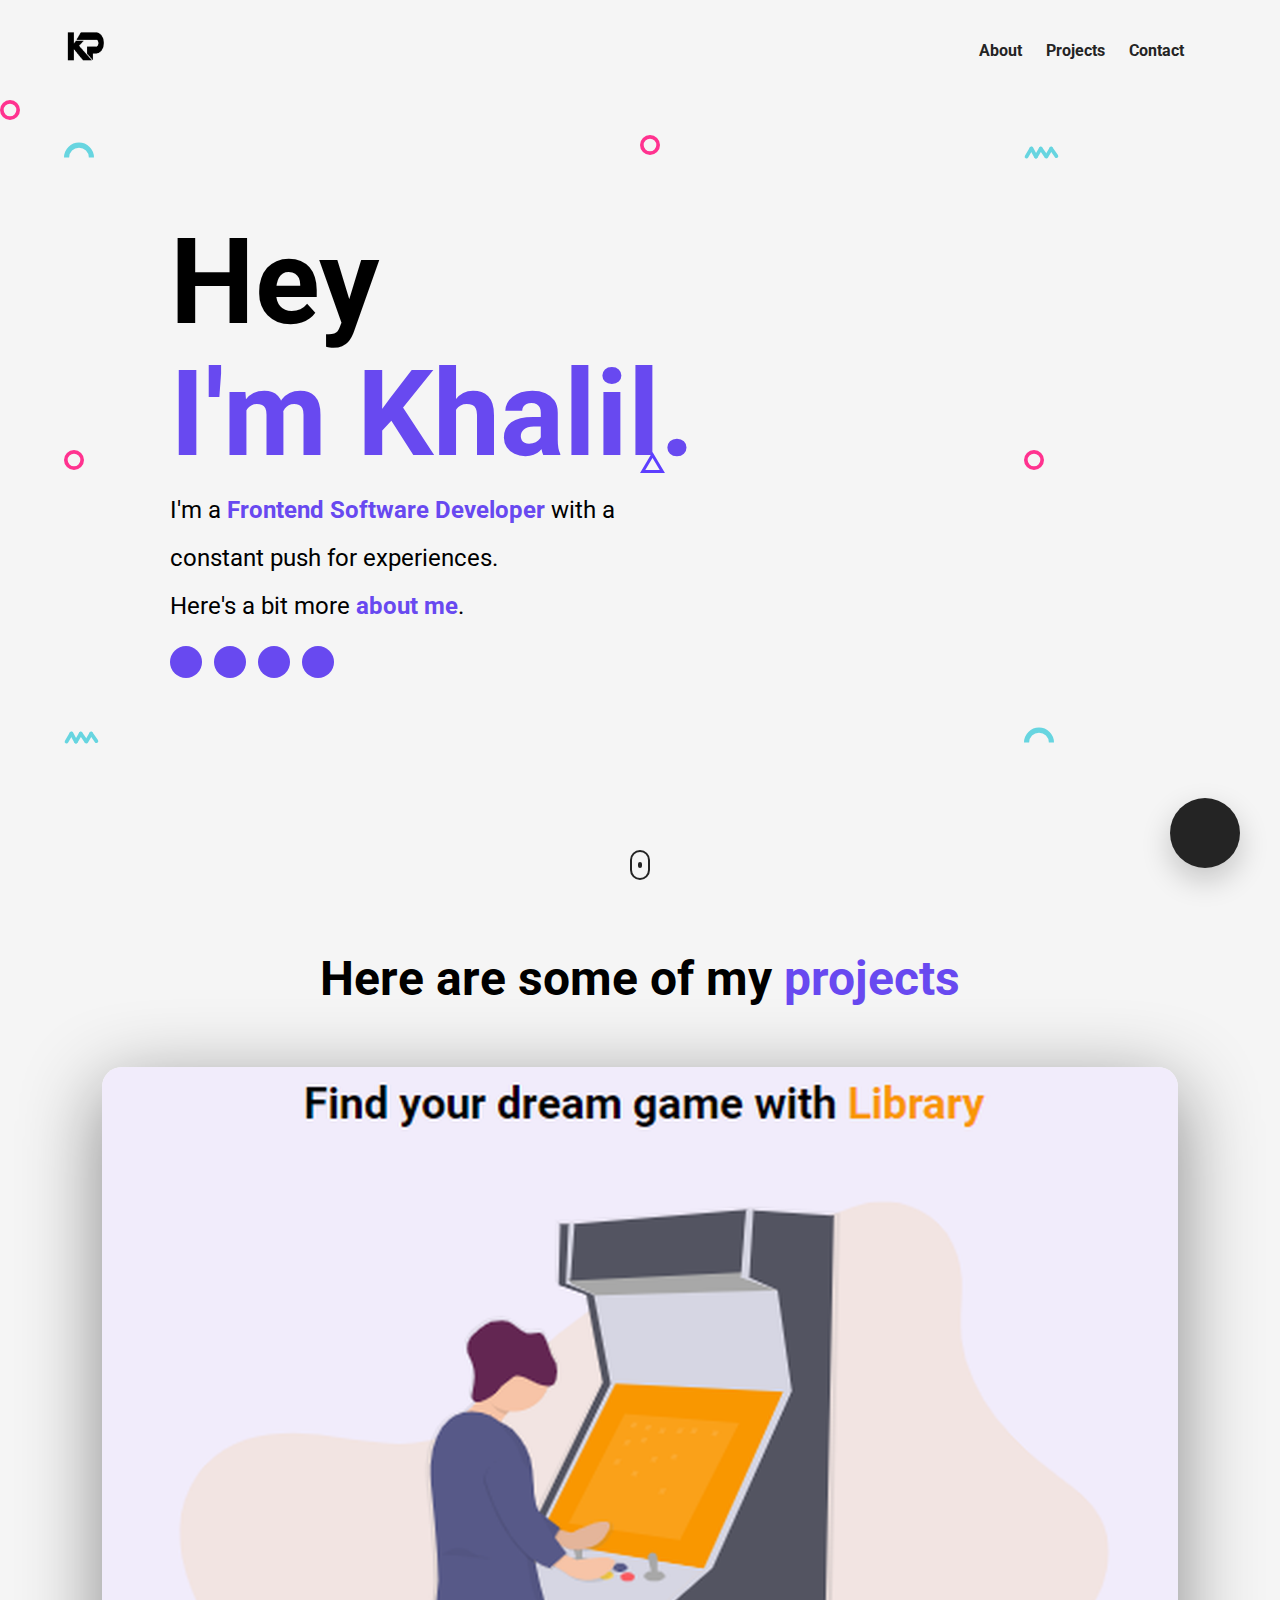
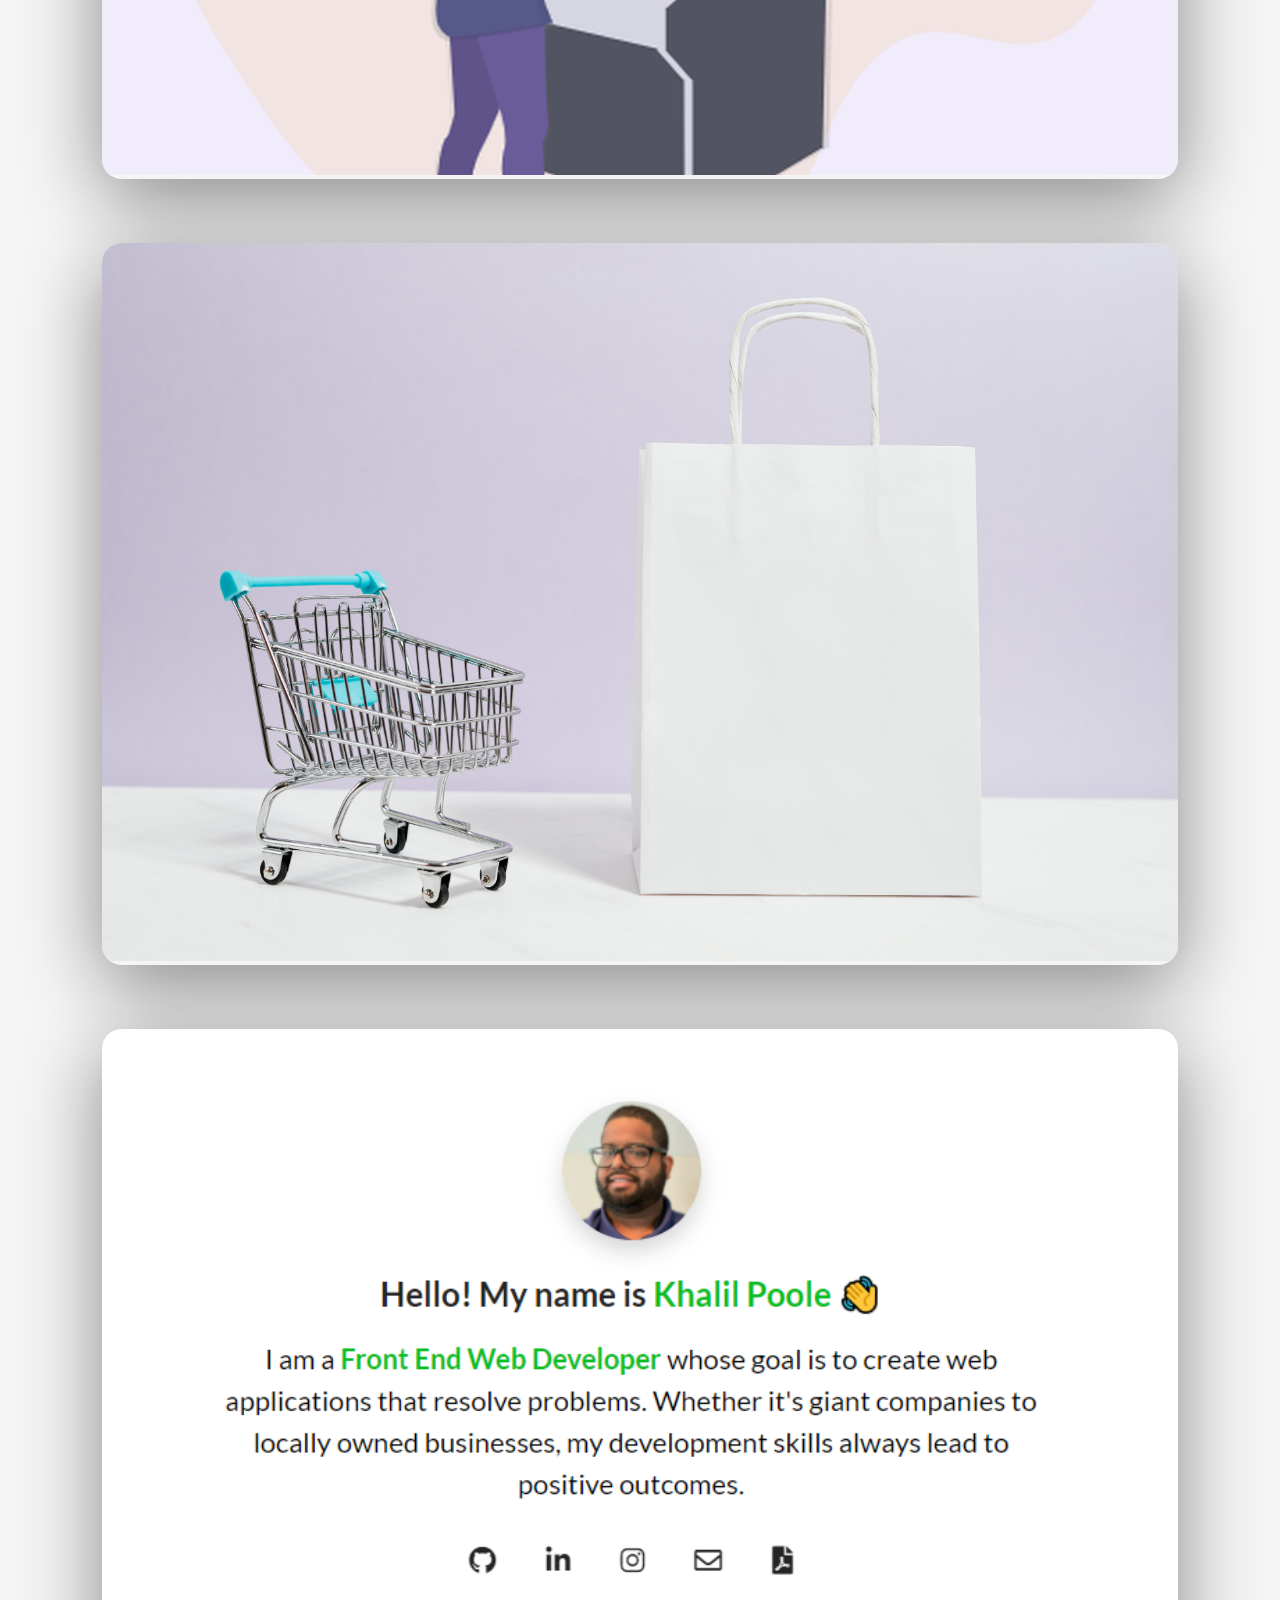
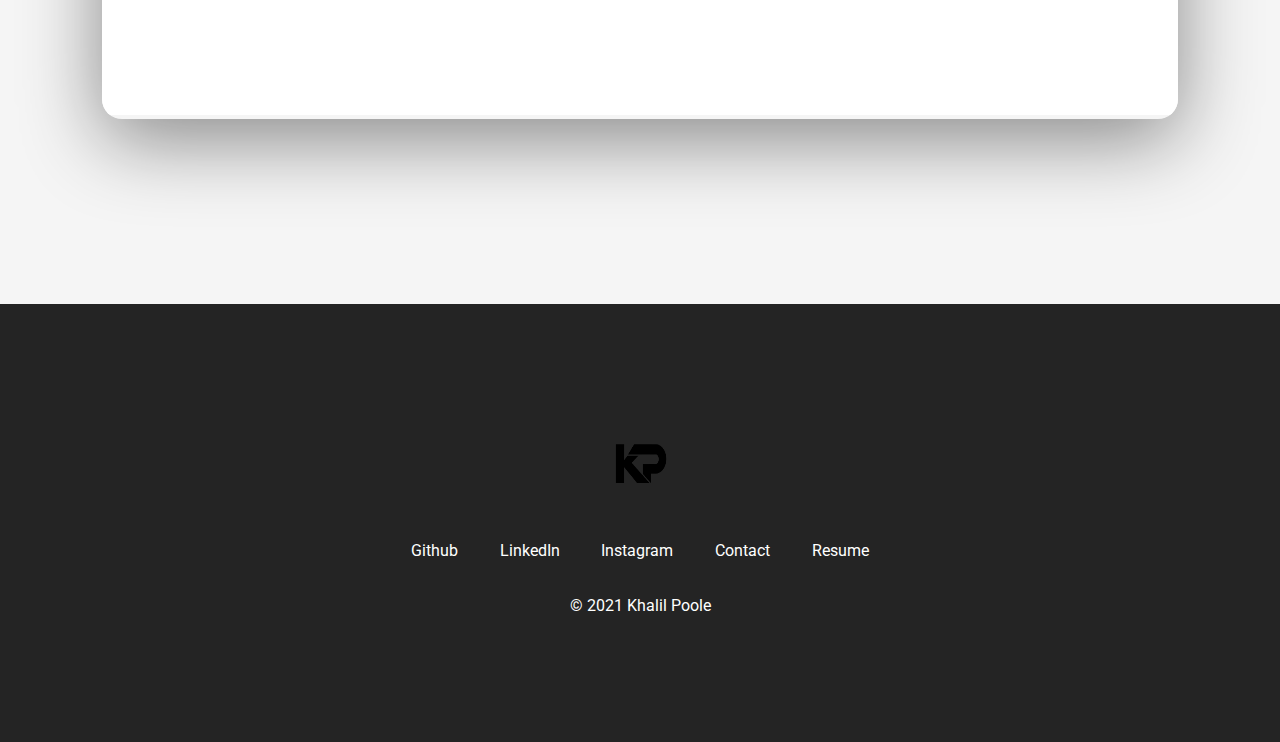
==== commit 2f520843: "Updated Language Icons" ====
--- a/docs/index.html
+++ b/docs/index.html
@@ -1,4 +1,3 @@
-<<<<<<< HEAD
 <!DOCTYPE html>
 <html lang="en">
 
@@ -120,6 +119,11 @@
                         <img class="modal__language--img"
                             src="https://cdn.iconscout.com/icon/free/png-256/react-3-1175109.png" alt="">
                         <span class="language__name">React</span>
+                    </figure>
+                    <figure class="modal__language">
+                        <img class="modal__language--img"
+                            src="https://cdn.iconscout.com/icon/free/png-128/angular-3-226070.png" alt="">
+                        <span class="language__name">Angular</span>
                     </figure>
                 </div>
             </div>
@@ -315,322 +319,4 @@
     </footer>
 </body>
 
-=======
-<!DOCTYPE html>
-<html lang="en">
-
-<head>
-    <meta charset="UTF-8">
-    <meta http-equiv="X-UA-Compatible" content="IE=edge">
-    <meta name="viewport" content="width=device-width, initial-scale=1.0">
-    <link rel="stylesheet" href="styles.css">
-    <script src="app.js"></script>
-    <script src="https://kit.fontawesome.com/c8e4d183c2.js" crossorigin="anonymous"></script>
-    <title>Khalil Poole</title>
-    <script type="text/javascript" src="https://cdn.jsdelivr.net/npm/emailjs-com@3/dist/email.min.js"></script>
-    <script type="text/javascript">
-        (function () {
-            emailjs.init("user_VnzhlwlmrXYTBYsgRkktB");
-        })();
-    </script>
-</head>
-
-<body>
-    <section id="landing-page" onmousemove="moveBackground(event)">
-        <nav>
-            <figure>
-                <img id="personal-logo" src="logonew.png" alt="">
-            </figure>
-            <ul class="nav__link--list">
-                <li class="nav__link" onclick="toggleModal()">
-                    <a href="#" class="
-                    nav__link--anchor
-                    link__hover-effect
-                    link__hover-effect--black">About</a>
-                </li>
-                <li class="nav__link">
-                    <a href="#projects" class="
-                    nav__link--anchor
-                    link__hover-effect
-                    link__hover-effect--black">Projects</a>
-                </li>
-                <li class="nav__link" onclick="toggleModal()">
-                    <a href="#" class="
-                    nav__link--anchor
-                    link__hover-effect
-                    link__hover-effect--black">Contact</a>
-                </li>
-                <li class="nav__link click">
-                    <a href="#" class="
-                    nav__link--anchor
-                    link__hover-effect
-                    link__hover-effect--black
-                    "><i class="fas fa-adjust" onclick="toggleContrast()"></i></a>
-                </li>
-            </ul>
-        </nav>
-        <header class="header">
-            <div class="header__content">
-                <h1 class="title">Hey</h1>
-                <h1 class="title blue">I'm Khalil.</h1>
-                <p class="header__para">
-                    I'm a <b class="blue">Frontend Software Developer</b> with a constant push
-                    for experiences.
-                    <br>
-                    Here's a bit more <b class="blue click" onclick="toggleModal()">about me</b>.
-                </p>
-                <div class="social__list">
-                    <a href="https://github.com/khalil-poole" class="social__link click">
-                        <i class="fab fa-github"></i>
-                    </a>
-                    <a href="https://www.linkedin.com/in/khalilpoole/" class="social__link click">
-                        <i class="fab fa-linkedin-in"></i>
-                    </a>
-                    <a href="https://www.instagram.com/kp_webdev" class="social__link click">
-                        <i class="fab fa-instagram"></i>
-                    </a>
-                    <a href="ResumeNovember2021.pdf" target="_blank" class="social__link click">
-                        <i class="fas fa-file-pdf"></i>
-                    </a>
-                </div>
-            </div>
-        </header>
-        <a href="#">
-            <button class="mail__btn click" onclick="toggleModal()">
-                <i class=" fas fa-envelope"></i>
-            </button>
-        </a>
-        <a href="#projects" class="scroll">
-            <div class="scroll__icon click"></div>
-        </a>
-        <div class="modal">
-            <div class="modal__half modal__about">
-                <h3 class="modal__title">Here's a bit about me</h3>
-                <h4 class="modal__sub--title modal__sub--title--about">Frontend Software Developer</h4>
-                <p class="modal__para">
-                    I'm a 28 year-old <b class="blue">front end web developer</b> with a strong passion for delivering
-                    great <b class="blue">user
-                        experiences.</b>
-                    <br>
-                    I currently solve extremely difficult engineering problems and learn new challenges from others
-                    consisting of some of the most <b class="blue">talented</b> and <b class="blue">experienced</b>
-                    software developers every day.
-                </p>
-                <div class="modal__languages">
-                    <figure class="modal__language">
-                        <img class="modal__language--img"
-                            src="https://upload.wikimedia.org/wikipedia/commons/thumb/3/38/HTML5_Badge.svg/240px-HTML5_Badge.svg.png"
-                            alt="">
-                        <span class="language__name">HTML</span>
-                    </figure>
-                    <figure class="modal__language">
-                        <img class="modal__language--img"
-                            src="https://cdn.iconscout.com/icon/free/png-256/css-131-722685.png" alt="">
-                        <span class="language__name">CSS</span>
-                    </figure>
-                    <figure class="modal__language">
-                        <img class="modal__language--img"
-                            src="https://cdn.iconscout.com/icon/free/png-256/javascript-1-225993.png" alt="">
-                        <span class="language__name">JavaScript</span>
-                    </figure>
-                    <figure class="modal__language">
-                        <img class="modal__language--img"
-                            src="https://cdn.iconscout.com/icon/free/png-256/react-3-1175109.png" alt="">
-                        <span class="language__name">React</span>
-                    </figure>
-                </div>
-            </div>
-            <div class="modal__half modal__contact">
-                <i class="fas fa-times modal__exit click" onclick="toggleModal()"></i>
-                <h3 class="modal__title modal__title--contact">
-                    Let's have a chat!
-                </h3>
-                <h4 class="modal__sub--title modal__sub-title--contact">
-                    I love to hear from you about amazing opportunities.
-                </h4>
-                <form id="contact__form" onsubmit="contact(event)">
-                    <div class="form__item">
-                        <label class="form__item--label">Name</label>
-                        <input type="text" class="input" name="user_name" required></input>
-                    </div>
-                    <div class="form__item">
-                        <label class="form__item--label">Email</label>
-                        <input type="email" class="input" name="user_email" required></input>
-                    </div>
-                    <div class="form__item">
-                        <label class="form__item--label">Message</label>
-                        <textarea type="text" class="input" name="message" required></textarea>
-                    </div>
-                    <button id="contact__submit" class="form__submit">
-                        Send !
-                    </button>
-                </form>
-                <div class="modal__overlay modal__overlay--loading">
-                    <i class="fas fa-spinner"></i>
-                </div>
-                <div class="modal__overlay modal__overlay--success">
-                    Thanks for the message! Looking forward to speaking to you soon.
-                </div>
-            </div>
-        </div>
-        <img src="semi circle.svg" class="shape shape--0">
-        <img src="circle.svg" class="shape shape--1">
-        <img src="squiggly.svg" class="shape shape--2">
-        <img src="circle.svg" class="shape shape--3">
-        <img src="triangle.svg" class="shape shape--4">
-        <img src="circle.svg" class="shape shape--5">
-        <img src="squiggly.svg" class="shape shape--6">
-        <img src="circle.svg" class="shape shape-7">
-        <img src="semi circle.svg" class="shape shape--8">
-    </section>
-    <section id="projects">
-        <div class="container">
-            <div class="row">
-                <h1 class="section__title">
-                    Here are some of my <span class="blue">projects</span>
-                </h1>
-                <ul class="project__list">
-                    <li class="project">
-                        <div class="project__wrapper">
-                            <img src="ProjectScreen3.png" class="project__img" alt="">
-                            <div class="project__wrapper--bg"></div>
-                            <div class="project__description">
-                                <h3 class="project__description--title">
-                                    E-Commerce
-                                </h3>
-                                <h4 class="project__description--sub-title">
-                                    HTML, CSS, JavaScript
-                                </h4>
-                                <p class="project__description--para">
-                                    Lorem ipsum dolor sit, amet consectetur adipisicing elit. Eligendi nostrum molestias
-                                    saepe quis omnis laborum sed ipsam ut, id iusto, quos pariatur. Inventore numquam
-                                    nisi odio ipsam explicabo velit quam?
-                                </p>
-                                <div class="project__description--links">
-                                    <a href="https://github.com/khalil-poole/e-commerce"
-                                        class="project__description--link">
-                                        <i class="fab fa-github"></i>
-                                    </a>
-                                    <a href="https://khalil-poole.github.io/e-commerce/"
-                                        class="project__description--link">
-                                        <i class="fas fa-link"></i>
-                                    </a>
-                                </div>
-                            </div>
-                        </div>
-                        <div class="project__wrapper">
-                            <img src="pexels3.jpg" class="project__img" alt="">
-                            <div class="project__wrapper--bg"></div>
-                            <div class="project__description">
-                                <h3 class="project__description--title">
-                                    Email Marketing
-                                </h3>
-                                <h4 class="project__description--sub-title">
-                                    HTML, CSS
-                                </h4>
-                                <p class="project__description--para">
-                                    Lorem ipsum dolor sit, amet consectetur adipisicing elit. Eligendi nostrum molestias
-                                    saepe quis omnis laborum sed ipsam ut, id iusto, quos pariatur. Inventore numquam
-                                    nisi odio ipsam explicabo velit quam?
-                                </p>
-                                <div class="project__description--links">
-                                    <a href="https://github.com/khalil-poole/html-email-august-2021"
-                                        class="project__description--link">
-                                        <i class="fab fa-github"></i>
-                                    </a>
-                                    <a href="https://khalil-poole.github.io/html-email-august-2021/"
-                                        class="project__description--link">
-                                        <i class="fas fa-link"></i>
-                                    </a>
-                                </div>
-                            </div>
-                        </div>
-                        <div class="project__wrapper">
-                            <img src="EarlyPortfolio.png" class="project__img" alt="">
-                            <div class="project__wrapper--bg"></div>
-                            <div class="project__description">
-                                <h3 class="project__description--title">
-                                    My First Portfolio
-                                </h3>
-                                <h4 class="project__description--sub-title">
-                                    HTML, CSS
-                                </h4>
-                                <p class="project__description--para">
-                                    This was early on in my coding journey. I decided to use this to showcase how far I
-                                    have come
-                                    and my drive to further expand on my experiences going from this point.
-                                </p>
-                                <div class="project__description--links">
-                                    <a href="https://github.com/khalil-poole/portfolio-first"
-                                        class="project__description--link">
-                                        <i class="fab fa-github"></i>
-                                    </a>
-                                    <a href="https://khalil-poole.github.io/portfolio-first/"
-                                        class="project__description--link">
-                                        <i class="fas fa-link"></i>
-                                    </a>
-                                </div>
-                            </div>
-                        </div>
-                    </li>
-                </ul>
-            </div>
-        </div>
-    </section>
-    <footer>
-        <div class="container">
-            <div class="row footer__row">
-
-
-                <figure>
-                    <img src="logonew.png" class="footer__logo--img" alt="">
-                </figure>
-                <div class="footer__social--list">
-                    <a href="https://github.com/khalil-poole" target="_blank" class="
-                            footer__social--link
-                            link__hover-effect
-                            link__hover-effect--white
-                            ">
-                        Github
-                    </a>
-
-                    <a href="https://www.linkedin.com/in/khalilpoole/" target="_blank" class="
-                            footer__social--link
-                            link__hover-effect
-                            link__hover-effect--white
-                            ">
-                        LinkedIn
-                    </a>
-
-                    <a href="https://www.instagram.com/kp_webdev" target="_blank" class="
-                    footer__social--link
-                    link__hover-effect
-                    link__hover-effect--white
-                    ">
-                        Instagram
-                    </a>
-
-                    <a href="#" onclick="toggleModal()" class="
-                            footer__social--link
-                            link__hover-effect
-                            link__hover-effect--white
-                            ">
-                        Contact
-                    </a>
-
-                    <a href="ResumeNovember2021.pdf" target="_blank" class="
-                            footer__social--link
-                            link__hover-effect
-                            link__hover-effect--white
-                            ">
-                        Resume
-                    </a>
-
-                </div>
-                <div class="footer__copyright">© 2021 Khalil Poole</div>
-            </div>
-    </footer>
-</body>
-
->>>>>>> 57aba7e8851ea27efa047877ebb42fcbbce15e85
 </html>--- a/docs/styles.css
+++ b/docs/styles.css
@@ -1,4 +1,3 @@
-<<<<<<< HEAD
 @import url('https://fonts.googleapis.com/css2?family=Roboto:wght@100;300;400;500;700;900&display=swap');
 
 * {
@@ -841,848 +840,4 @@
     .modal__half {
         padding: 40px;
     }
-=======
-@import url('https://fonts.googleapis.com/css2?family=Roboto:wght@100;300;400;500;700;900&display=swap');
-
-* {
-    margin: 0;
-    padding: 0;
-    box-sizing: border-box;
-    font-family: 'Roboto', sans-serif;
-}
-
-html {
-    scroll-behavior: smooth;
-}
-
-li {
-    list-style-type: none;
-}
-
-
-p {
-    line-height: 1.5;
-    font-size: 16px;
-}
-
-a {
-    text-decoration: none;
-}
-
-button {
-    cursor: pointer;
-}
-
-section {
-    background-color: rgb(245, 245, 245);
-    transition: all 300ms ease;
-}
-
-input, textarea {
-    width: 100%;
-    background-color: #242424;
-    color: #fff;
-    outline: none;
-    border: 3px solid #c0c4cc;
-    border-top: none;
-    border-left: none;
-    border-right: none;
-    height: 40px;
-    transition: all 300ms ease;
-}
-
-input:hover,
-textarea:hover {
-    border-color: #dcdfe6;
-}
-
-input:focus,
-textarea:focus {
-    border-color: #6849f0;
-}
-
-textarea {
-    resize: vertical;
-    height: 100px;
-    margin-top: 8px;
-}
-
-label {
-    font-size: 14px;
-    font-weight: bold;
-}
-
-
-
-
-
-.container {
-    padding: 50px 0;
-    width: 100%;
-}
-
-.row {
-    width: 100%;
-    max-width: 1100px;
-    margin: 0 auto;
-    padding: 0 12px;
-}
-
-.header {
-    /*Centering to the page*/ 
-    position: absolute;
-    top: 50%;
-    left: 50%;
-    transform: translate(-50%, -50%);
-    /*-----------------*/
-    width: 100%;
-    max-width: 1000px;
-    padding: 0 30px;
-}
-
-.header__para {
-    font-size: 24px;
-    line-height: 2;
-    max-width: 500px;
-}
-
-.social__list {
-    margin-top: 16px;
-    display: flex;
-}
-
-.social__link {
-    background-color: #6849f0;
-    color: #fff;
-    padding: 6px;
-    width: 32px;
-    height: 32px;
-    font-size: 14px;
-    margin-right: 12px;
-    display: flex;
-    justify-content: center;
-    align-items: center;
-    border-radius: 50%;
-}
-
-.click {
-    cursor: pointer;
-    transition: all 300ms ease;
-}
-
-.click:hover {
-    transform: scale(1.1);
-}
-
-.click:active {
-    transform: scale(0.8);
-}
-
-.title {
-    font-size: 120px;
-    margin-bottom: 12px;
-    text-align: left;
-    line-height: 1;
-}
-
-
-.blue {
-    color: #6849f0 !important;
-}
-
-.link__hover-effect {
-    position: relative;
-}
-
-.link__hover-effect:after {
-    content: "";
-    position: absolute;
-    bottom: -3px;
-    height: 3px;
-    width: 0;
-    left: 0;;
-    transition: all 300ms ease;
-}
-
-.link__hover-effect--white:after {
-    background-color: #fff;
-}
-
-.link__hover-effect--black:after {
-    background-color: #242424;
-}
-
-.link__hover-effect:hover:after {
-    left: 0;
-    width: 100%;
-}
-
-nav, 
-.scroll, 
-.header {
-    opacity: 1;
-    visibility: visible;
-    transition: all 600ms 800ms;
-}
-
-.modal--open nav, 
-.modal--open .scroll, 
-.modal--open .header {
-    opacity: 0;
-    visibility: hidden;
-    transition: all 400ms;
-}
-
-
-/*DARK MODE*/
-.dark-theme .title,
-.dark-theme .section__title,
-.dark-theme .section__sub-title,
-.dark-theme .nav__link--anchor,
-.dark-theme .fa-adjust,
-.dark-theme .header__para
-{
-    color: #fff;
-}
-
-.dark-theme section {
-    background-color: #242424;
-}
-
-.dark-theme #personal-logo,
-.dark-theme .footer__logo--img {
-    filter: invert();
-}
-
-.dark-theme .scroll__icon {
-    border-color: #fff;
-}
-
-.dark-theme .scroll__icon:after
-.dark-theme .link__hover-effect--black:after {
-    background-color: #fff;
-}
-
-
-.dark-theme .mail__btn {
-    background-color: #fff;
-    color: #242424;
-}
-
-
-/*=============================================================================*/
-
-
-/*LANDING PAGE*/
-
-#landing-page {
-    min-height: 100vh; /*Skips the next section*/
-
-}
-
-.mail__btn {
-    width: 70px;
-    height: 70px;
-    font-size: 32px;
-    border-radius: 50%;
-    border: none;
-    background-color: #242424;
-    color: #fff;
-    position: absolute;
-    bottom: 32px;
-    right: 40px;
-    position: fixed;
-    z-index: 100;
-    box-shadow: 0 12px 30px 0 rgb(0, 0, 0, 0.2);
-}
-
-.scroll {
-    position: absolute;
-    bottom: 20px;
-    left: 50%;
-    transform: translateX(-50%);
-}
-
-.scroll__icon {
-    width: 20px;
-    height: 30px;
-    border: 2px solid #242424;
-    border-radius: 24px;
-    display: flex;
-    align-items: center;
-    justify-content: center;
-}
-
-.scroll__icon:after {
-    content: "";
-    width: 4px;
-    height: 6px;
-    background-color: #242424;
-    border-radius: 2px;
-    animation: scroll 1000ms infinite alternate-reverse;
-}
-
-@keyframes scroll {
-    0% {
-        transform: translateY(3px);
-    }
-
-    100% {
-        transform: translateY(-3px);
-    }
-}
-
-
-/*=============================================================================*/
-
-
-
-/*NAVIGATION*/
-
-nav {
-    display: flex;
-    justify-content: space-between;
-    align-items: center;
-    width: 100%;
-    max-width: 1200px;
-    margin: 0 auto;
-    height: 100px;
-    padding: 0 20px;
-}
-
-.nav__link--list {
-   display: flex;
-}
-
-.nav__link {
-    margin: 0 12px;
-}
-
-.nav__link--anchor {
-    text-decoration: none;
-    font-size: 16px;
-    color: #242424;
-    font-weight: 700;
-}
-
-#personal-logo {
-    width: 50px;
-    height: 50px;
-}
-
-.fa-adjust {
-    font-size: 20px;
-}
-
-/*=============================================================================*/
-
-
-/*MODAL*/
-
-
-.modal {
-    position: absolute;
-    top: 50%;
-    left: 50%;
-    transform: translate(-50%, -50%);
-    width: 90%;
-    max-width: 1100px;
-    height: 700px;
-    border-radius: 20px;
-    overflow: hidden;
-    display: flex;
-    visibility: hidden;
-    z-index: -1;
-    transition:  visibility 1s, z-index 1s, box-shadow 0.5s ease;
-}
-
-.modal--open .modal {
-    z-index: 60;
-    box-shadow: 0 20px 80px 0 rgb(0, 0, 0, 0.55);
-    visibility: visible;
-}
-
-.modal__half {
-    width: 50%;
-    padding: 40px 72px;
-    display: flex;
-    flex-direction: column;
-    justify-content: center;
-    position: relative;
-    transition: all 300ms ease-in;
-}
-
-
-
-.modal--open .modal__about,
-.modal--open .modal__contact {
-    transform: translateX(0%);
-}
-
-.modal__about {
-    background-color: rgb(245, 245, 245);
-    transform: translateX(-110%);
-}
-
-.modal__contact {
-    background-color: #242424;
-    color: #fff;
-    transform: translateX(110%);
-}
-
-.modal__languages {
-    display: flex;
-    flex-wrap: wrap;
-}
-
-.modal__language {
-    width: 25%;
-    padding: 16px;
-    position: relative;
-    display: flex;
-    flex-direction: column;
-    align-items: center;
-    transition: all 300ms ease;
-}
-
-.modal__language:hover .language__name {
-    transform: scale(1);
-}
-
-.modal__language:hover {
-    filter: brightness(80%);
-    transform: scale(0.9);
-}
-
-.language__name {
-    position: absolute;
-    bottom: -10px;
-    transform: scale(0);
-    transition: all 300ms ease;
-}
-
-.modal__language--img {
-    width: 100%;
-}
-
-.modal__title {
-    font-size: 26px;
-}
-
-.modal__sub--title {
-    margin: 12px 0 24px 0;
-    font-size: 14px;
-}
-
-.modal__para {
-    margin-bottom: 12px;
-    line-height: 1.75;
-}
-
-.form__item {
-    margin-bottom: 20px;
-}
-
-.form__submit {
-    background-color: #6849f0;
-    border: 2px solid #6849f0;
-    color: #fff;
-    font-weight: 700;
-    width: 100%;
-    max-width: 240px;
-    padding: 12px 24px;
-    font-size: 20px;
-    transition: all 300ms ease;
-}
-
-.form__submit:hover {
-    border-color: #fff;
-    background-color: transparent;
-}
-
-.form__submit:active {
-    border-color: #6849f0;
-    color: #6849f0;
-}
-
-.modal__overlay {
-    position: absolute;
-    top: 0;
-    left: 0;
-    width: 100%;
-    height: 100%;
-    display: flex;
-    align-items: center;
-    justify-content: center;
-    z-index: -1;
-    display: none;
-}
-
-.modal__overlay--loading {
-    background-color: #242424;
-    font-size: 80px;
-    
-}
-
-
-
-.modal__overlay--success {
-   background-color: #4bb543;
-   font-size: 40px;
-   font-weight: 700;
-   text-align: center;
-   padding: 28px;
-}
-
-.modal__overlay--visible {
-    z-index: 1;
-    display: flex;
-}
-
-.fa-spinner {
-    animation: spinner 750ms infinite linear;
-}
-
-@keyframes spinner {
-    0% {
-        transform: rotate(0);
-    }
-
-    100% {
-        transform: rotate(360deg);
-    }
-}
-
-.modal__exit {
-    position: absolute;
-    top: 30px;
-    right: 40px;
-    color: #fff;
-    font-size: 36px;
-    z-index: 100;
-}
-
-/*=============================================================================*/
-
-
-
-/*PROJECTS*/
-
-.section__title {
-    text-align: center;
-    font-size: 48px;
-    margin-bottom: 60px;
-}
-
-.project {
-    margin-bottom: 135px;
-}
-
-.project__img {
-    width: 100%;
-    transition: all 600ms ease;
-}
-
-.project__wrapper {
-    position: relative;
-    border-radius: 20px;
-    box-shadow: 0 20px 80px 0 rgb(0, 0, 0, 0.45);
-    overflow: hidden;
-}
-
-.project__wrapper:hover .project__description {
-    opacity: 1;
-    transform: translateY(-50%);
-}
-
-.project__wrapper:hover .project__img {
-    transform: scale(1.07);
-    filter: blur(5px);
-}
-
-.project__description {
-    position: absolute;
-    top: 50%;
-    left: 90px;
-    transform: translateY(100%);
-    opacity: 0;
-    transition: opacity 300ms, transform 450ms ease;
-    color: #fff;
-    max-width: 550px;
-}
-
-.project__wrapper:hover .project__wrapper-bg {
-    opacity: 0.7;
-    visibility: visible;
-}
-
-.project__wrapper--bg {
-    position: absolute;
-    top: 0;
-    left: 0;
-    width: 100%;
-    height: 100%;
-    background-color: #1c1d25;
-    opacity: 0;
-    transition: all 450ms ease;
-    visibility: hidden;
-}
-
-.project__description--title {
-    font-size: 40px;
-}
-
-.project__description--sub-title {
-    margin-top: 8px;
-}
-
-.project__description--link {
-    color: #fff;
-    font-size: 20px;
-    margin-right: 16px;
-}
-
-.project__description--para {
-    margin: 16px 0;
-}
-
-.project__img {
-    width: 100%;
-    transition: all 600ms ease;
-}
-
-.project__wrapper {
-    position: relative;
-    border-radius: 20px;
-    box-shadow: 0 20px 80px 0 rgb(0, 0, 0, 0.45);
-    overflow: hidden;
-    margin-bottom: 64px;
-}
-
-.project__wrapper:hover .project__description {
-    opacity: 1;
-    transform: translateY(-50%);
-}
-
-.project__wrapper:hover .project__img {
-    transform: scale(1.07);
-    filter: blur(5px);
-}
-
-.project__description {
-    position: absolute;
-    top: 50%;
-    left: 90px;
-    transform: translateY(100%);
-    opacity: 0;
-    transition: opacity 300ms, transform 450ms ease;
-    color: #fff;
-    max-width: 550px;
-}
-
-.project__wrapper:hover .project__wrapper--bg {
-    opacity: 0.7;
-    visibility: visible;
-}
-
-.project__wrapper-bg {
-    position: absolute;
-    top: 0;
-    left: 0;
-    width: 100%;
-    height: 100%;
-    background-color: #1c1d25;
-    opacity: 0;
-    transition: all 450ms ease;
-    visibility: hidden;
-}
-
-.project__description--title {
-    font-size: 40px;
-}
-
-.project__description--sub-title {
-    margin-top: 8px;
-}
-
-.project__description--link {
-    color: #fff;
-    font-size: 20px;
-    margin-right: 16px;
-}
-
-.project__description--para {
-    margin: 16px 0;
-}
-
-/*=============================================================================*/
-
-
-
-
-/*FOOTER*/
-
-footer {
-    position: relative;
-    background-color: #242424;
-    display: flex;
-    padding: 6% 0;
-}
-
-
-.footer__row {
-    display: flex;
-    flex-direction: column;
-    align-items: center;
-}
-
-.footer__logo--img {
-    width: 70px;
-    height: 70px;
-}
-
-.footer__social--list {
-    width: 100%;
-    max-width: 500px;
-    display: flex;
-    justify-content: space-around;
-    margin: 36px 0;
-}
-
-.footer__social--link,
-.footer__copyright {
-    color: #fff;
-}
-
-
-/*=============================================================================*/
-
-
-/*SHAPES
-
-first row
-height = 15vh;
-
-second row
-height = 50vh;
-
-third row
-height = 80vh;
-
-first column
-width = 5vw;
-
-second column
-width = 50vw;
-
-third column
-width = 80vw;
-
-*/
-
-.shape {
-    position: fixed;
-
-}
-
-.shape--0 {
-    top: 15vh;
-    left: 5vw;
-}
-
-.shape--1 {
-    top: 15vh;
-    left: 50vw;
-}
-
-.shape--2 {
-    top: 15vh;
-    left: 80vw;
-}
-
-.shape--3 {
-    top: 50vh;
-    left: 5vw;
-}
-
-.shape--4 {
-    top: 50vh;
-    left: 50vw;
-}
-
-.shape--5 {
-    top: 50vh;
-    left: 80vw;
-}
-
-.shape--6 {
-    top: 80vh;
-    left: 5vw;
-}
-
-.shape--7 {
-    top: 80vh;
-    left: 50vw;
-}
-
-.shape--8 {
-    top: 80vh;
-    left: 80vw;
-}
-
-
-
-/*RESPONSIVE*/ 
-
-/*Small phones, tables, large smart phones*/
-
-@media (max-width: 768px) {
-    .title {
-        font-size: 80px;
-    }
-    .header__para {
-        font-size: 20px;
-    }
-    .modal {
-        top: 0;
-        left: 0;
-        height: auto;
-        transform: none;
-        width: 100%;
-        flex-direction: column-reverse;
-        border-radius: 0;
-    }
-    .modal__half {
-        width: 100%;
-    }
-}
-
-/*Smaller Phones*/
-
-@media (max-width: 480px) {
-    .title {
-        font-size: 52px;
-    }
-    .header__para {
-        font-size: 18px;
-    }
-    .nav__link:first-child {
-        display: none;
-    }
-    .project__description--para {
-        display: none;
-    }
-    .project__description {
-        left: 0;
-        padding: 0;
-        width: 100%;
-        text-align: center;
-    }
-    .project__description--sub-title {
-        margin-bottom: 8px;
-    }
-    .modal__half {
-        padding: 40px;
-    }
->>>>>>> 57aba7e8851ea27efa047877ebb42fcbbce15e85
 }